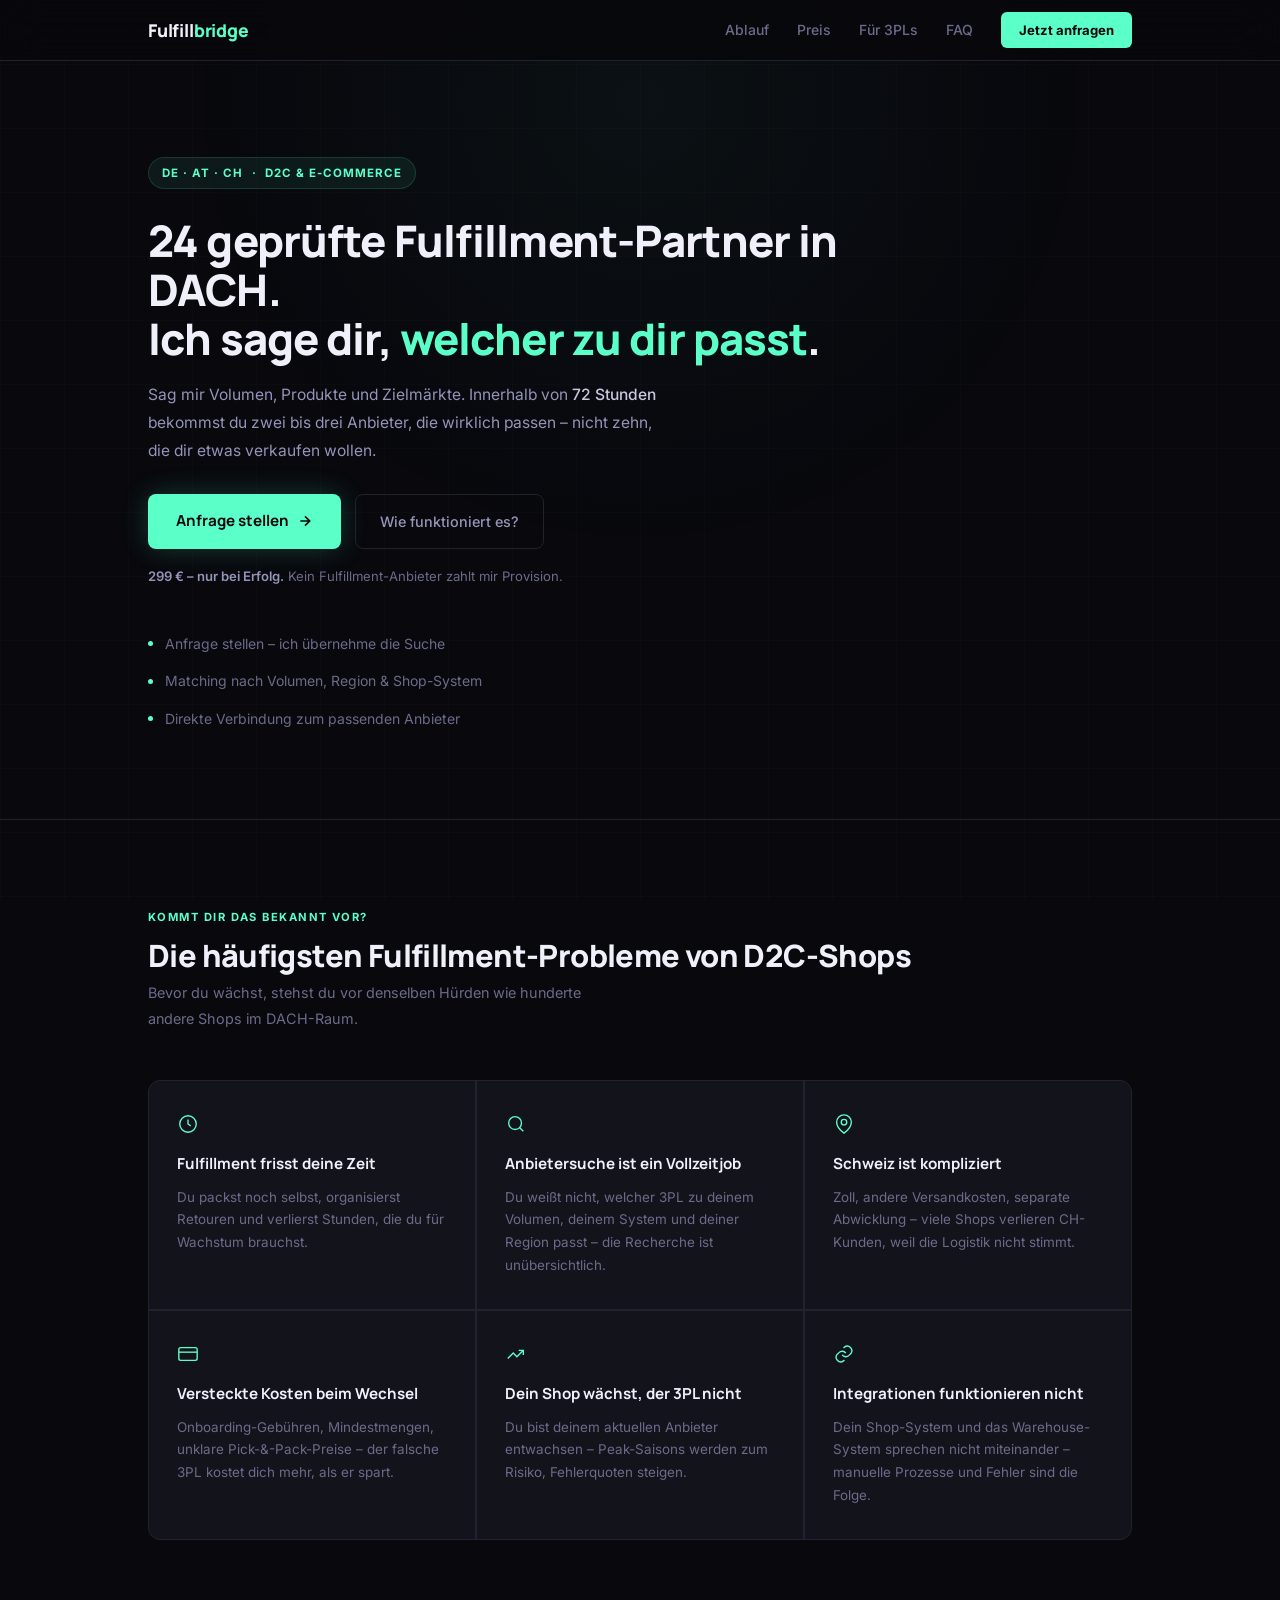
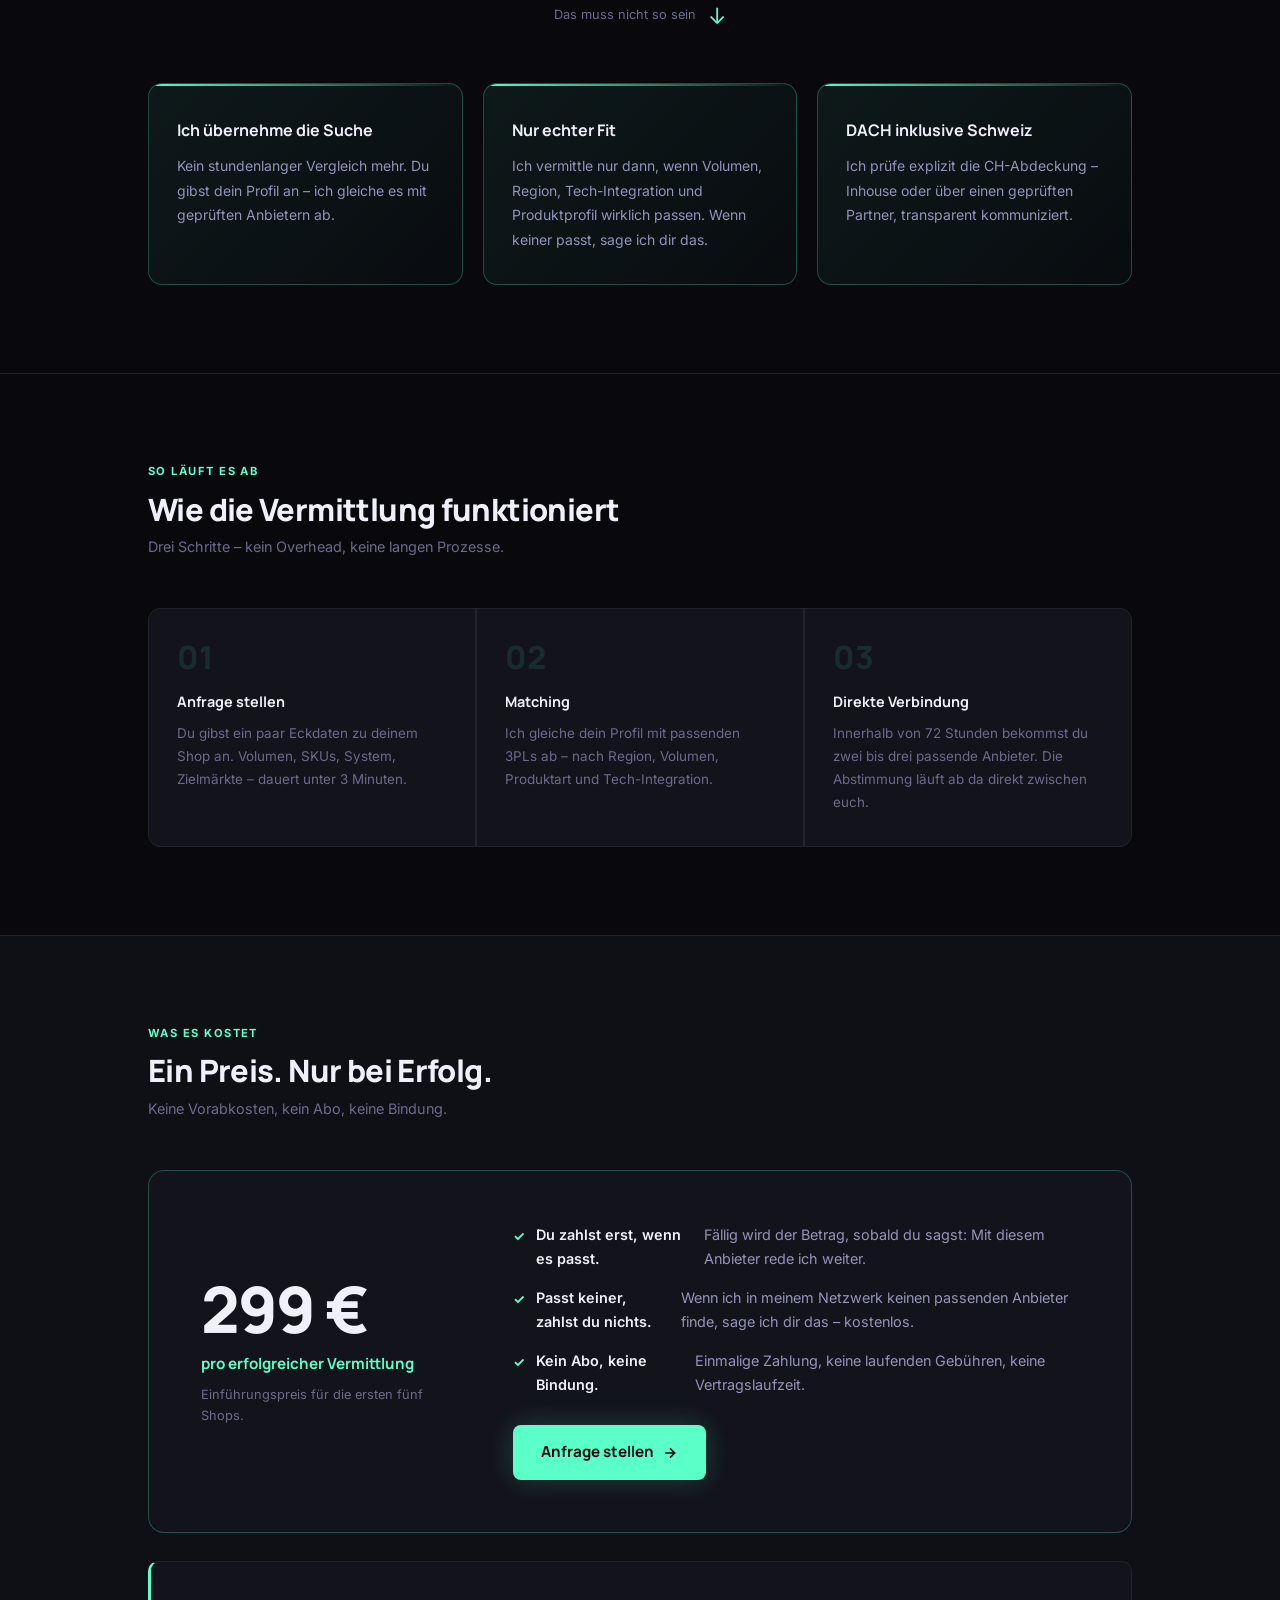
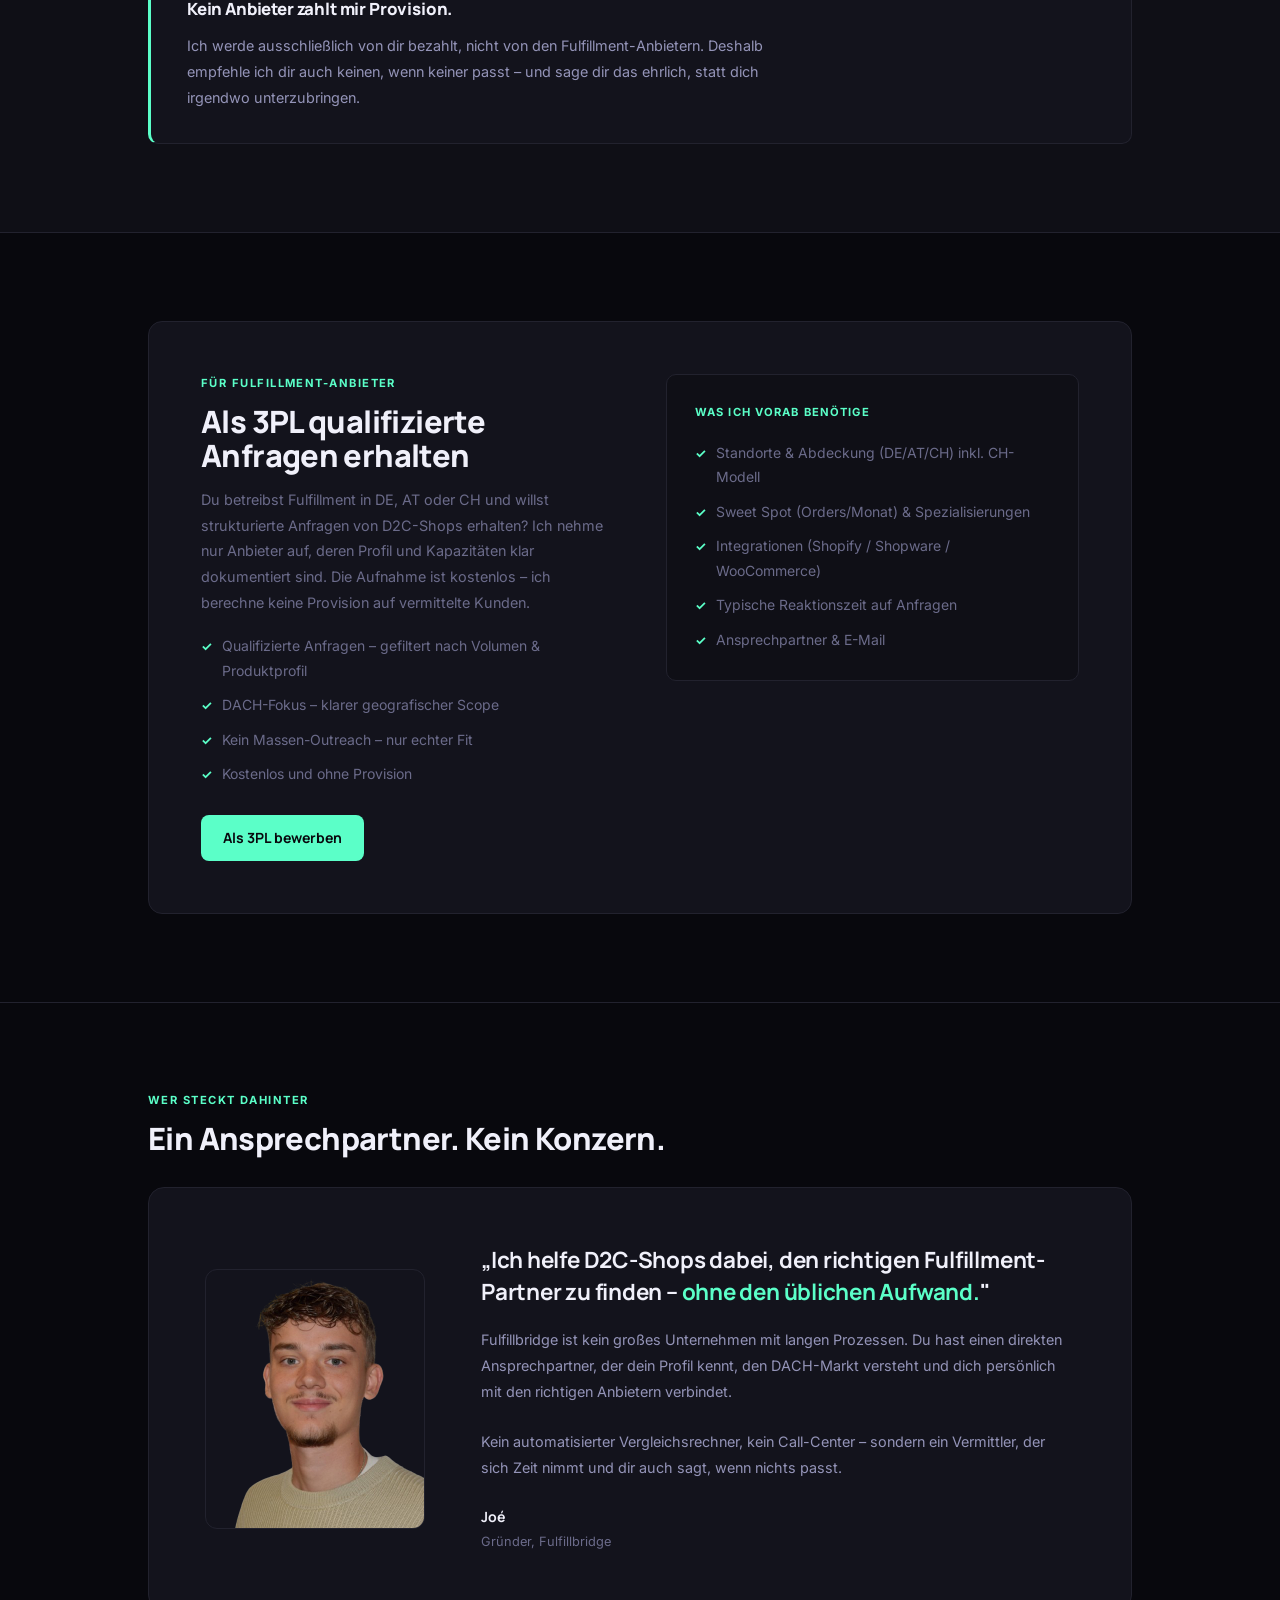
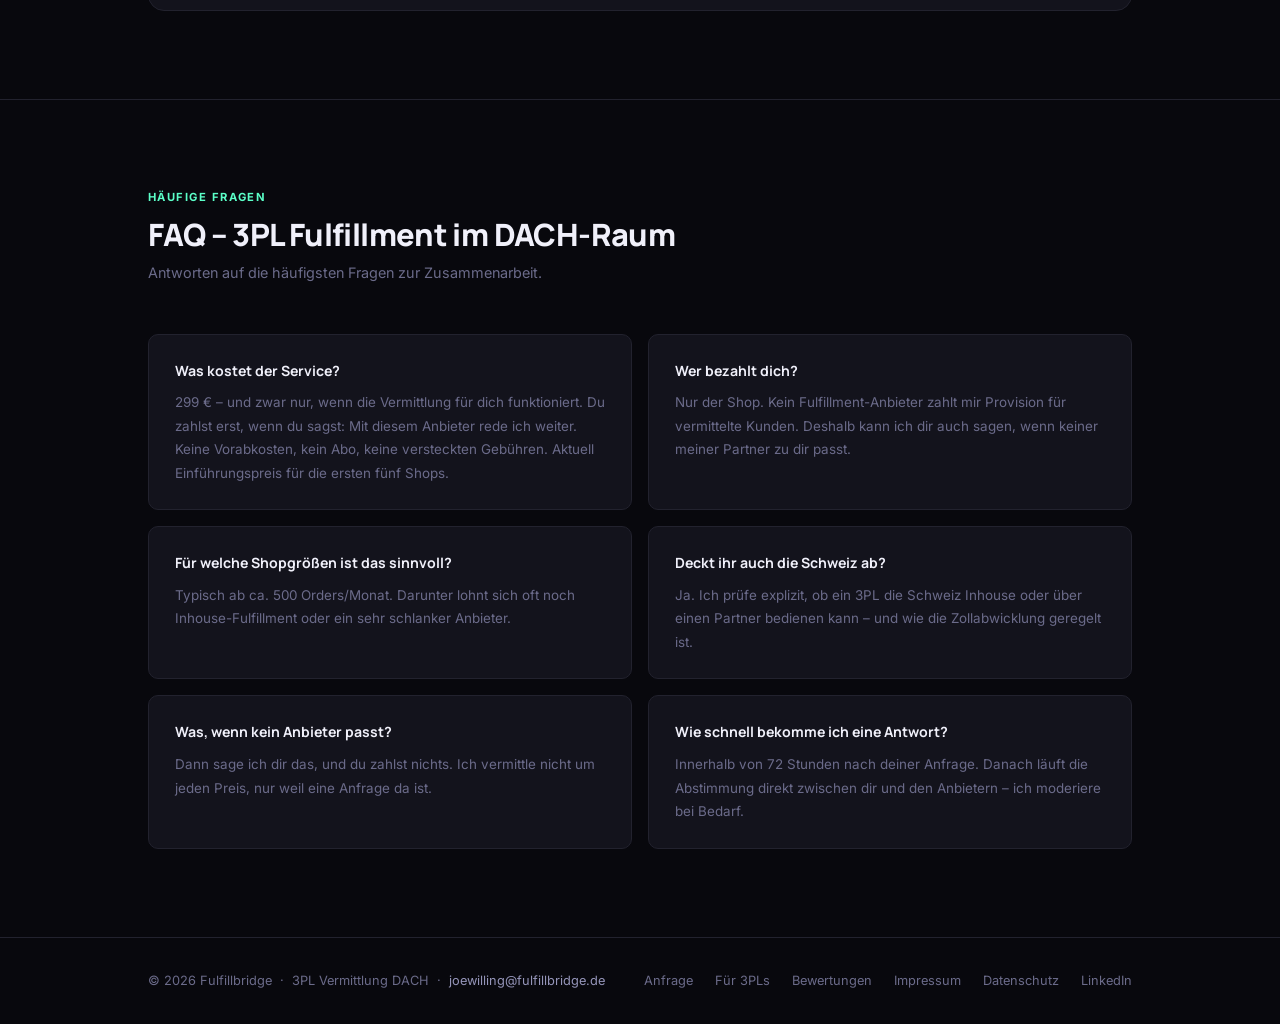
==== index.html @ 08200a8b "Update index.html" ====
<!DOCTYPE html>
<html lang="de">
<head>
  <meta charset="UTF-8" />
  <meta name="viewport" content="width=device-width, initial-scale=1.0" />
  <title>3PL Fulfillment Partner finden – DACH | Fulfillbridge</title>
  <meta name="description" content="24 geprüfte Fulfillment-Partner in Deutschland, Österreich und der Schweiz. Ich sage dir, welcher zu deinem D2C-Shop passt – innerhalb von 72 Stunden. 299 € nur bei Erfolg." />
  <link rel="canonical" href="https://fulfillbridge.de/" />

  <meta property="og:type" content="website" />
  <meta property="og:url" content="https://fulfillbridge.de/" />
  <meta property="og:title" content="3PL Fulfillment Partner finden – DACH | Fulfillbridge" />
  <meta property="og:description" content="24 geprüfte Fulfillment-Partner in DACH. Ich sage dir, welcher zu deinem Shop passt – in 72 Stunden. 299 € nur bei Erfolg." />
  <meta property="og:locale" content="de_DE" />
  <meta property="og:image" content="https://fulfillbridge.de/og-image.png" />
  <meta property="og:image:width" content="1200" />
  <meta property="og:image:height" content="630" />
  <meta name="twitter:card" content="summary_large_image" />
  <meta name="twitter:title" content="3PL Fulfillment Partner finden – DACH | Fulfillbridge" />
  <meta name="twitter:description" content="24 geprüfte Fulfillment-Partner in DACH. Ich sage dir, welcher zu deinem Shop passt – in 72 Stunden. 299 € nur bei Erfolg." />
  <meta name="twitter:image" content="https://fulfillbridge.de/og-image.png" />

  <script type="application/ld+json">
  {
    "@context": "https://schema.org",
    "@type": "ProfessionalService",
    "name": "Fulfillbridge",
    "description": "Fulfillbridge vermittelt D2C-Shops in DACH an passende 3PL-Fulfillment-Partner.",
    "url": "https://fulfillbridge.de",
    "areaServed": ["DE", "AT", "CH"],
    "serviceType": "3PL Fulfillment Vermittlung",
    "sameAs": ["https://www.linkedin.com/in/fulfillbridge-dach-8832b03a8"],
    "offers": {
      "@type": "Offer",
      "price": "299",
      "priceCurrency": "EUR",
      "description": "Vermittlung an passende 3PL-Fulfillment-Partner. Zahlung nur bei Erfolg."
    }
  }
  </script>

  <!-- Vercel Web Analytics -->
  <script defer src="/_vercel/insights/script.js"></script>
  <!-- Vercel Speed Insights -->
  <script defer src="/_vercel/speed-insights/script.js"></script>

  <link rel="preconnect" href="https://fonts.googleapis.com" />
  <link rel="preconnect" href="https://fonts.gstatic.com" crossorigin />
  <link href="https://fonts.googleapis.com/css2?family=Manrope:wght@600;700;800&family=Inter:wght@400;500&display=swap" rel="stylesheet" />

  <style>
    :root {
      --bg:      #08080d;
      --surface: #0f0f16;
      --card:    #13131c;
      --border:  #22222e;
      --accent:  #5bffc8;
      --accent2: #3de0a8;
      --text:    #c8c8e0;
      --muted:   #6b6b8a;
      --soft:    #9494b8;
      --white:   #f0f0fa;
      --fh: 'Manrope', sans-serif;
      --fb: 'Inter', sans-serif;
    }
    *, *::before, *::after { box-sizing: border-box; margin: 0; padding: 0; }
    html { scroll-behavior: smooth; }
    body { background: var(--bg); color: var(--text); font-family: var(--fb); font-size: 16px; line-height: 1.75; overflow-x: hidden; }

    body::after {
      content: ''; position: fixed; inset: 0;
      background-image: linear-gradient(rgba(255,255,255,0.015) 1px, transparent 1px), linear-gradient(90deg, rgba(255,255,255,0.015) 1px, transparent 1px);
      background-size: 64px 64px; pointer-events: none; z-index: 0;
    }
    .glow { position: fixed; top: -400px; left: 50%; transform: translateX(-50%); width: 1000px; height: 1000px; background: radial-gradient(ellipse, rgba(91,255,200,0.04) 0%, transparent 65%); pointer-events: none; z-index: 0; }

    .wrap { max-width: 1040px; margin: 0 auto; padding: 0 28px; position: relative; z-index: 1; }

    a:focus-visible, button:focus-visible, input:focus-visible, select:focus-visible {
      outline: 2px solid var(--accent); outline-offset: 3px; border-radius: 4px;
    }

    /* ── NAV ── */
    nav { position: sticky; top: 0; z-index: 100; background: rgba(8,8,13,0.92); backdrop-filter: blur(20px); border-bottom: 1px solid var(--border); }
    .nav-inner { display: flex; align-items: center; justify-content: space-between; height: 60px; max-width: 1040px; margin: 0 auto; padding: 0 28px; }
    .logo { font-family: var(--fh); font-weight: 800; font-size: 1.1rem; color: var(--white); text-decoration: none; letter-spacing: -0.01em; }
    .logo span { color: var(--accent); }
    .nav-right { display: flex; align-items: center; gap: 28px; }
    .nav-right a { color: var(--muted); text-decoration: none; font-size: 0.875rem; font-weight: 500; transition: color 0.2s; }
    .nav-right a:hover { color: var(--soft); }
    .nav-right .pill { background: var(--accent); color: #08080d !important; padding: 7px 18px; border-radius: 6px; font-weight: 700 !important; font-size: 0.82rem !important; transition: background 0.2s, transform 0.15s !important; }
    .nav-right .pill:hover { background: var(--accent2) !important; transform: translateY(-1px); }

    /* ── HERO ── */
    .chip { display: inline-flex; align-items: center; background: rgba(91,255,200,0.07); border: 1px solid rgba(91,255,200,0.15); color: var(--accent); font-size: 0.72rem; font-weight: 700; letter-spacing: 0.09em; text-transform: uppercase; padding: 5px 13px; border-radius: 100px; margin-bottom: 28px; }
    h1 { font-family: var(--fh); font-size: clamp(1.9rem, 3.4vw, 2.9rem); font-weight: 800; line-height: 1.12; letter-spacing: -0.02em; color: var(--white); margin-bottom: 18px; }
    h1 em { font-style: normal; color: var(--accent); }
    .hero-desc { font-size: 0.975rem; color: var(--soft); line-height: 1.8; margin-bottom: 28px; max-width: 520px; }
    .hero-desc strong { color: var(--text); font-weight: 500; }
    .hero-micro { font-size: 0.82rem; color: var(--muted); margin-bottom: 44px; }
    .hero-micro b { color: var(--soft); font-weight: 600; }
    .pillars { display: flex; flex-direction: column; gap: 13px; }
    .pillar { display: flex; align-items: center; gap: 12px; font-size: 0.875rem; }
    .pdot { width: 5px; height: 5px; border-radius: 50%; background: var(--accent); flex-shrink: 0; }
    .pillar span { color: var(--muted); }

    /* ── SHARED SECTION STYLES ── */
    .section { padding: 88px 0; }
    .divider { border: none; border-top: 1px solid var(--border); }
    .section-tag { display: block; font-size: 0.7rem; font-weight: 700; letter-spacing: 0.13em; text-transform: uppercase; color: var(--accent); margin-bottom: 10px; }
    h2 { font-family: var(--fh); font-size: clamp(1.4rem, 2.4vw, 2rem); font-weight: 800; letter-spacing: -0.02em; color: var(--white); line-height: 1.12; margin-bottom: 8px; }
    .section-intro { font-size: 0.9rem; color: var(--muted); max-width: 480px; line-height: 1.8; margin-bottom: 48px; }

    /* ── PROBLEM / LÖSUNG ── */
    .problems-grid { display: grid; grid-template-columns: repeat(3, 1fr); gap: 2px; background: var(--border); border: 1px solid var(--border); border-radius: 12px; overflow: hidden; margin-bottom: 56px; }
    .prob-card { background: var(--card); padding: 32px 28px; }
    .prob-icon { color: var(--accent); margin-bottom: 16px; height: 22px; display: block; }
    .prob-card h3 { font-family: var(--fh); font-size: 0.95rem; font-weight: 700; color: var(--white); margin-bottom: 8px; }
    .prob-card p { font-size: 0.84rem; color: var(--muted); line-height: 1.7; }
    .arrow-row { display: flex; justify-content: center; align-items: center; gap: 12px; margin: 0 0 48px; }
    .arrow-row span { font-size: 0.8rem; color: var(--muted); }
    .arrow-row .arr { color: var(--accent); font-size: 1.4rem; }

    .solutions-grid { display: grid; grid-template-columns: repeat(3, 1fr); gap: 20px; }
    .sol-card {
      background: linear-gradient(135deg, rgba(91,255,200,0.07) 0%, rgba(91,255,200,0.02) 100%);
      border: 1px solid rgba(91,255,200,0.25);
      border-radius: 14px; padding: 32px 28px;
      position: relative; overflow: hidden;
    }
    .sol-card::before {
      content: ''; position: absolute; top: 0; left: 0; right: 0; height: 2px;
      background: linear-gradient(90deg, var(--accent), transparent);
    }
    .sol-card h3 { font-family: var(--fh); font-size: 1rem; font-weight: 700; color: var(--white); margin-bottom: 10px; }
    .sol-card p { font-size: 0.875rem; color: var(--soft); line-height: 1.75; }

    /* ── PREIS ── */
    .price-section { background: var(--surface); }
    .price-box { background: var(--card); border: 1px solid rgba(91,255,200,0.25); border-radius: 16px; padding: 52px; display: grid; grid-template-columns: 260px 1fr; gap: 52px; align-items: center; }
    .price-amount { font-family: var(--fh); font-size: 4rem; font-weight: 800; color: var(--white); line-height: 1; letter-spacing: -0.03em; }
    .price-label { font-family: var(--fh); font-size: 0.95rem; font-weight: 700; color: var(--accent); margin-top: 10px; }
    .price-note { font-size: 0.8rem; color: var(--muted); margin-top: 8px; line-height: 1.6; }
    .price-list { list-style: none; display: flex; flex-direction: column; gap: 14px; margin-bottom: 28px; }
    .price-list li { display: flex; align-items: flex-start; gap: 11px; font-size: 0.9rem; color: var(--soft); line-height: 1.7; }
    .price-list li::before { content: '✓'; color: var(--accent); font-weight: 700; flex-shrink: 0; margin-top: 2px; font-size: 0.85rem; }
    .price-list li b { color: var(--white); font-weight: 600; }

    /* ── NEUTRALITÄT ── */
    .neutral-box { border: 1px solid var(--border); border-left: 3px solid var(--accent); border-radius: 10px; padding: 32px 36px; margin-top: 28px; background: var(--card); }
    .neutral-box h3 { font-family: var(--fh); font-size: 1.05rem; font-weight: 800; color: var(--white); margin-bottom: 10px; letter-spacing: -0.01em; }
    .neutral-box p { font-size: 0.9rem; color: var(--soft); line-height: 1.8; max-width: 620px; }

    /* ── VERTRAUEN / ÜBER MICH ── */
    .trust-section { background: var(--card); border: 1px solid var(--border); border-radius: 16px; padding: 56px; display: grid; grid-template-columns: 220px 1fr; gap: 56px; align-items: center; }
    .trust-photo { width: 220px; height: 260px; border-radius: 12px; object-fit: cover; border: 1px solid var(--border); display: block; }
    .trust-right blockquote { font-family: var(--fh); font-size: clamp(1.1rem, 1.8vw, 1.4rem); font-weight: 700; color: var(--white); line-height: 1.4; letter-spacing: -0.01em; margin-bottom: 20px; }
    .trust-right blockquote em { font-style: normal; color: var(--accent); }
    .trust-right p { font-size: 0.9rem; color: var(--soft); line-height: 1.8; margin-bottom: 24px; }
    .trust-name { font-family: var(--fh); font-size: 0.88rem; font-weight: 700; color: var(--white); }
    .trust-role { font-size: 0.8rem; color: var(--muted); margin-top: 2px; }

    /* ── STEPS ── */
    .steps { display: grid; grid-template-columns: repeat(3, 1fr); gap: 2px; background: var(--border); border: 1px solid var(--border); border-radius: 12px; overflow: hidden; }
    .step { background: var(--card); padding: 32px 28px; transition: background 0.2s; }
    .step:hover { background: #171724; }
    .step-n { font-family: var(--fh); font-size: 2rem; font-weight: 800; color: rgba(91,255,200,0.10); line-height: 1; margin-bottom: 16px; }
    .step h3 { font-family: var(--fh); font-size: 0.9rem; font-weight: 700; color: var(--white); margin-bottom: 8px; }
    .step p { font-size: 0.84rem; color: var(--muted); line-height: 1.7; }

    /* ── FOR 3PLs ── */
    .for3pl-box { background: var(--card); border: 1px solid var(--border); border-radius: 14px; padding: 52px; display: grid; grid-template-columns: 1fr 1fr; gap: 52px; align-items: start; }
    .checklist { list-style: none; margin-top: 18px; display: flex; flex-direction: column; gap: 10px; }
    .checklist li { display: flex; align-items: flex-start; gap: 10px; font-size: 0.875rem; color: var(--muted); }
    .checklist li::before { content: '✓'; color: var(--accent); font-weight: 700; flex-shrink: 0; margin-top: 2px; font-size: 0.8rem; }
    .info-box { background: var(--surface); border: 1px solid var(--border); border-radius: 10px; padding: 28px; }
    .info-box-label { font-size: 0.7rem; font-weight: 700; letter-spacing: 0.1em; text-transform: uppercase; color: var(--accent); margin-bottom: 16px; }
    .btn-accent { display: inline-flex; align-items: center; gap: 8px; background: var(--accent); color: #08080d; padding: 11px 22px; border-radius: 8px; font-family: var(--fh); font-weight: 700; font-size: 0.88rem; text-decoration: none; margin-top: 28px; transition: background 0.2s, transform 0.15s; }
    .btn-accent:hover { background: var(--accent2); transform: translateY(-2px); }
    .btn-primary { display: inline-flex; align-items: center; gap: 8px; background: var(--accent); color: #08080d; padding: 14px 28px; border-radius: 8px; font-family: var(--fh); font-weight: 700; font-size: 0.95rem; text-decoration: none; transition: background 0.2s, transform 0.15s; box-shadow: 0 0 28px rgba(91,255,200,0.2); }
    .btn-primary:hover { background: var(--accent2); transform: translateY(-2px); }
    .btn-ghost { display: inline-flex; align-items: center; gap: 8px; background: transparent; color: var(--soft); padding: 14px 24px; border-radius: 8px; font-size: 0.9rem; font-weight: 500; text-decoration: none; border: 1px solid var(--border); transition: border-color 0.2s, color 0.2s; }
    .btn-ghost:hover { border-color: rgba(91,255,200,0.3); color: var(--accent); }

    /* ── FAQ ── */
    .faq-grid { display: grid; grid-template-columns: 1fr 1fr; gap: 16px; }
    .faq-item { background: var(--card); border: 1px solid var(--border); border-radius: 10px; padding: 24px 26px; transition: border-color 0.2s; }
    .faq-item:hover { border-color: rgba(91,255,200,0.2); }
    .faq-item h3 { font-family: var(--fh); font-size: 0.88rem; font-weight: 700; color: var(--white); margin-bottom: 8px; }
    .faq-item p { font-size: 0.84rem; color: var(--muted); line-height: 1.75; }

    /* ── FOOTER ── */
    footer { border-top: 1px solid var(--border); padding: 32px 0; }
    .footer-inner { display: flex; align-items: center; justify-content: space-between; flex-wrap: wrap; gap: 14px; }
    .footer-inner p { font-size: 0.8rem; color: var(--muted); }
    .footer-links { display: flex; gap: 22px; flex-wrap: wrap; }
    .footer-links a { font-size: 0.8rem; color: var(--muted); text-decoration: none; transition: color 0.2s; }
    .footer-links a:hover { color: var(--soft); }

    /* ── RESPONSIVE ── */
    @media (max-width: 840px) {
      .wrap { padding: 0 20px; }
      .steps, .problems-grid, .solutions-grid { grid-template-columns: 1fr; }
      .for3pl-box { grid-template-columns: 1fr; padding: 28px 20px; gap: 28px; }
      .price-box { grid-template-columns: 1fr; padding: 32px 24px; gap: 28px; }
      .faq-grid { grid-template-columns: 1fr; }
      .nav-right { gap: 16px; }
      .nav-right a:not(.pill) { display: none; }
      .trust-section { grid-template-columns: 1fr; padding: 32px 24px; gap: 24px; text-align: center; }
      .trust-photo { width: 120px; height: 120px; border-radius: 50%; object-fit: cover; object-position: center top; margin: 0 auto; }
      .trust-right blockquote { font-size: 1rem; }
      .trust-right { text-align: left; }
      .neutral-box { padding: 24px 22px; }
      .section { padding: 60px 0; }
    }

    @keyframes up { from { opacity:0; transform:translateY(16px); } to { opacity:1; transform:translateY(0); } }
    .chip      { animation: up .4s ease both; }
    h1         { animation: up .4s .06s ease both; }
    .hero-desc { animation: up .4s .12s ease both; }
    .pillars   { animation: up .4s .17s ease both; }

    @media (prefers-reduced-motion: reduce) {
      *, *::before, *::after { animation: none !important; transition: none !important; }
      html { scroll-behavior: auto; }
    }
  </style>
</head>
<body>
<div class="glow"></div>

<nav aria-label="Hauptnavigation">
  <div class="nav-inner">
    <a href="/" class="logo">Fulfill<span>bridge</span></a>
    <div class="nav-right">
      <a href="#ablauf">Ablauf</a>
      <a href="#preis">Preis</a>
      <a href="#3pl">Für 3PLs</a>
      <a href="#faq">FAQ</a>
      <a href="/anfrage" class="pill">Jetzt anfragen</a>
    </div>
  </div>
</nav>

<main>

  <!-- ── HERO ── -->
  <section aria-labelledby="hero-h1">
    <div class="wrap" style="padding-top: 96px; padding-bottom: 88px;">
      <div style="max-width: 720px;">
        <div class="chip">DE · AT · CH &nbsp;·&nbsp; D2C &amp; E-Commerce</div>
        <h1 id="hero-h1">24 geprüfte Fulfillment-Partner in DACH.<br>Ich sage dir, <em>welcher zu dir passt</em>.</h1>
        <p class="hero-desc">Sag mir Volumen, Produkte und Zielmärkte. Innerhalb von <strong>72 Stunden</strong> bekommst du zwei bis drei Anbieter, die wirklich passen – nicht zehn, die dir etwas verkaufen wollen.</p>
        <div style="display:flex; gap:14px; flex-wrap:wrap; margin-bottom: 16px;">
          <a href="/anfrage" class="btn-primary">
            Anfrage stellen
            <svg width="16" height="16" fill="none" stroke="currentColor" stroke-width="2.5" viewBox="0 0 24 24" aria-hidden="true"><path d="M5 12h14M12 5l7 7-7 7"/></svg>
          </a>
          <a href="#ablauf" class="btn-ghost">Wie funktioniert es?</a>
        </div>
        <p class="hero-micro"><b>299 € – nur bei Erfolg.</b> Kein Fulfillment-Anbieter zahlt mir Provision.</p>
        <div class="pillars">
          <div class="pillar"><div class="pdot"></div><span>Anfrage stellen – ich übernehme die Suche</span></div>
          <div class="pillar"><div class="pdot"></div><span>Matching nach Volumen, Region &amp; Shop-System</span></div>
          <div class="pillar"><div class="pdot"></div><span>Direkte Verbindung zum passenden Anbieter</span></div>
        </div>
      </div>
    </div>
  </section>

  <hr class="divider" />

  <!-- ── PROBLEME & LÖSUNGEN ── -->
  <section class="section" id="probleme" aria-labelledby="prob-h2">
    <div class="wrap">
      <span class="section-tag">Kommt dir das bekannt vor?</span>
      <h2 id="prob-h2">Die häufigsten Fulfillment-Probleme von D2C-Shops</h2>
      <p class="section-intro">Bevor du wächst, stehst du vor denselben Hürden wie hunderte andere Shops im DACH-Raum.</p>

      <div class="problems-grid">
        <div class="prob-card">
          <svg class="prob-icon" width="22" height="22" fill="none" stroke="currentColor" stroke-width="1.5" viewBox="0 0 24 24" aria-hidden="true"><circle cx="12" cy="12" r="9"/><path d="M12 7v5l3 2"/></svg>
          <h3>Fulfillment frisst deine Zeit</h3>
          <p>Du packst noch selbst, organisierst Retouren und verlierst Stunden, die du für Wachstum brauchst.</p>
        </div>
        <div class="prob-card">
          <svg class="prob-icon" width="22" height="22" fill="none" stroke="currentColor" stroke-width="1.5" viewBox="0 0 24 24" aria-hidden="true"><circle cx="11" cy="11" r="7"/><path d="M20 20l-4.2-4.2"/></svg>
          <h3>Anbietersuche ist ein Vollzeitjob</h3>
          <p>Du weißt nicht, welcher 3PL zu deinem Volumen, deinem System und deiner Region passt – die Recherche ist unübersichtlich.</p>
        </div>
        <div class="prob-card">
          <svg class="prob-icon" width="22" height="22" fill="none" stroke="currentColor" stroke-width="1.5" viewBox="0 0 24 24" aria-hidden="true"><path d="M20 10c0 6-8 12-8 12s-8-6-8-12a8 8 0 0116 0z"/><circle cx="12" cy="10" r="3"/></svg>
          <h3>Schweiz ist kompliziert</h3>
          <p>Zoll, andere Versandkosten, separate Abwicklung – viele Shops verlieren CH-Kunden, weil die Logistik nicht stimmt.</p>
        </div>
        <div class="prob-card">
          <svg class="prob-icon" width="22" height="22" fill="none" stroke="currentColor" stroke-width="1.5" viewBox="0 0 24 24" aria-hidden="true"><rect x="2" y="5" width="20" height="14" rx="2"/><path d="M2 10h20"/></svg>
          <h3>Versteckte Kosten beim Wechsel</h3>
          <p>Onboarding-Gebühren, Mindestmengen, unklare Pick-&amp;-Pack-Preise – der falsche 3PL kostet dich mehr, als er spart.</p>
        </div>
        <div class="prob-card">
          <svg class="prob-icon" width="22" height="22" fill="none" stroke="currentColor" stroke-width="1.5" viewBox="0 0 24 24" aria-hidden="true"><path d="M3 17l6-6 4 4 7-7"/><path d="M15 8h5v5"/></svg>
          <h3>Dein Shop wächst, der 3PL nicht</h3>
          <p>Du bist deinem aktuellen Anbieter entwachsen – Peak-Saisons werden zum Risiko, Fehlerquoten steigen.</p>
        </div>
        <div class="prob-card">
          <svg class="prob-icon" width="22" height="22" fill="none" stroke="currentColor" stroke-width="1.5" viewBox="0 0 24 24" aria-hidden="true"><path d="M10 13a5 5 0 007.5.5l2-2a5 5 0 00-7-7l-1 1"/><path d="M14 11a5 5 0 00-7.5-.5l-2 2a5 5 0 007 7l1-1"/></svg>
          <h3>Integrationen funktionieren nicht</h3>
          <p>Dein Shop-System und das Warehouse-System sprechen nicht miteinander – manuelle Prozesse und Fehler sind die Folge.</p>
        </div>
      </div>

      <div class="arrow-row">
        <span>Das muss nicht so sein</span>
        <span class="arr" aria-hidden="true">↓</span>
      </div>

      <div class="solutions-grid">
        <div class="sol-card">
          <h3>Ich übernehme die Suche</h3>
          <p>Kein stundenlanger Vergleich mehr. Du gibst dein Profil an – ich gleiche es mit geprüften Anbietern ab.</p>
        </div>
        <div class="sol-card">
          <h3>Nur echter Fit</h3>
          <p>Ich vermittle nur dann, wenn Volumen, Region, Tech-Integration und Produktprofil wirklich passen. Wenn keiner passt, sage ich dir das.</p>
        </div>
        <div class="sol-card">
          <h3>DACH inklusive Schweiz</h3>
          <p>Ich prüfe explizit die CH-Abdeckung – Inhouse oder über einen geprüften Partner, transparent kommuniziert.</p>
        </div>
      </div>
    </div>
  </section>

  <hr class="divider" />

  <!-- ── ABLAUF ── -->
  <section class="section" id="ablauf" aria-labelledby="ablauf-h2">
    <div class="wrap">
      <span class="section-tag">So läuft es ab</span>
      <h2 id="ablauf-h2">Wie die Vermittlung funktioniert</h2>
      <p class="section-intro">Drei Schritte – kein Overhead, keine langen Prozesse.</p>
      <div class="steps">
        <div class="step">
          <div class="step-n">01</div>
          <h3>Anfrage stellen</h3>
          <p>Du gibst ein paar Eckdaten zu deinem Shop an. Volumen, SKUs, System, Zielmärkte – dauert unter 3 Minuten.</p>
        </div>
        <div class="step">
          <div class="step-n">02</div>
          <h3>Matching</h3>
          <p>Ich gleiche dein Profil mit passenden 3PLs ab – nach Region, Volumen, Produktart und Tech-Integration.</p>
        </div>
        <div class="step">
          <div class="step-n">03</div>
          <h3>Direkte Verbindung</h3>
          <p>Innerhalb von 72 Stunden bekommst du zwei bis drei passende Anbieter. Die Abstimmung läuft ab da direkt zwischen euch.</p>
        </div>
      </div>
    </div>
  </section>

  <hr class="divider" />

  <!-- ── PREIS ── -->
  <section class="section price-section" id="preis" aria-labelledby="preis-h2">
    <div class="wrap">
      <span class="section-tag">Was es kostet</span>
      <h2 id="preis-h2">Ein Preis. Nur bei Erfolg.</h2>
      <p class="section-intro">Keine Vorabkosten, kein Abo, keine Bindung.</p>

      <div class="price-box">
        <div>
          <div class="price-amount">299 €</div>
          <div class="price-label">pro erfolgreicher Vermittlung</div>
          <p class="price-note">Einführungspreis für die ersten fünf Shops.</p>
        </div>
        <div>
          <ul class="price-list">
            <li><b>Du zahlst erst, wenn es passt.</b> Fällig wird der Betrag, sobald du sagst: Mit diesem Anbieter rede ich weiter.</li>
            <li><b>Passt keiner, zahlst du nichts.</b> Wenn ich in meinem Netzwerk keinen passenden Anbieter finde, sage ich dir das – kostenlos.</li>
            <li><b>Kein Abo, keine Bindung.</b> Einmalige Zahlung, keine laufenden Gebühren, keine Vertragslaufzeit.</li>
          </ul>
          <a href="/anfrage" class="btn-primary">
            Anfrage stellen
            <svg width="16" height="16" fill="none" stroke="currentColor" stroke-width="2.5" viewBox="0 0 24 24" aria-hidden="true"><path d="M5 12h14M12 5l7 7-7 7"/></svg>
          </a>
        </div>
      </div>

      <div class="neutral-box">
        <h3>Kein Anbieter zahlt mir Provision.</h3>
        <p>Ich werde ausschließlich von dir bezahlt, nicht von den Fulfillment-Anbietern. Deshalb empfehle ich dir auch keinen, wenn keiner passt – und sage dir das ehrlich, statt dich irgendwo unterzubringen.</p>
      </div>
    </div>
  </section>

  <hr class="divider" />

  <!-- ── FÜR 3PLs ── -->
  <section class="section" id="3pl" aria-labelledby="3pl-h2">
    <div class="wrap">
      <div class="for3pl-box">
        <div>
          <span class="section-tag">Für Fulfillment-Anbieter</span>
          <h2 id="3pl-h2">Als 3PL qualifizierte Anfragen erhalten</h2>
          <p style="font-size:0.9rem;color:var(--muted);margin-top:14px;line-height:1.8;">Du betreibst Fulfillment in DE, AT oder CH und willst strukturierte Anfragen von D2C-Shops erhalten? Ich nehme nur Anbieter auf, deren Profil und Kapazitäten klar dokumentiert sind. Die Aufnahme ist kostenlos – ich berechne keine Provision auf vermittelte Kunden.</p>
          <ul class="checklist">
            <li>Qualifizierte Anfragen – gefiltert nach Volumen &amp; Produktprofil</li>
            <li>DACH-Fokus – klarer geografischer Scope</li>
            <li>Kein Massen-Outreach – nur echter Fit</li>
            <li>Kostenlos und ohne Provision</li>
          </ul>
          <a href="/3pl-bewerben" class="btn-accent">Als 3PL bewerben</a>
        </div>
        <div class="info-box">
          <div class="info-box-label">Was ich vorab benötige</div>
          <ul class="checklist">
            <li>Standorte &amp; Abdeckung (DE/AT/CH) inkl. CH-Modell</li>
            <li>Sweet Spot (Orders/Monat) &amp; Spezialisierungen</li>
            <li>Integrationen (Shopify / Shopware / WooCommerce)</li>
            <li>Typische Reaktionszeit auf Anfragen</li>
            <li>Ansprechpartner &amp; E-Mail</li>
          </ul>
        </div>
      </div>
    </div>
  </section>

  <hr class="divider" />

  <!-- ── VERTRAUEN ── -->
  <section class="section" id="ueber" aria-labelledby="trust-h2">
    <div class="wrap">
      <span class="section-tag">Wer steckt dahinter</span>
      <h2 id="trust-h2" style="margin-bottom:32px;">Ein Ansprechpartner. Kein Konzern.</h2>
      <div class="trust-section">
        <img src="/foto.png" alt="Joé, Gründer von Fulfillbridge" class="trust-photo" width="220" height="260" />
        <div class="trust-right">
          <blockquote>„Ich helfe D2C-Shops dabei, den richtigen Fulfillment-Partner zu finden – <em>ohne den üblichen Aufwand.</em>"</blockquote>
          <p>Fulfillbridge ist kein großes Unternehmen mit langen Prozessen. Du hast einen direkten Ansprechpartner, der dein Profil kennt, den DACH-Markt versteht und dich persönlich mit den richtigen Anbietern verbindet.</p>
          <p>Kein automatisierter Vergleichsrechner, kein Call-Center – sondern ein Vermittler, der sich Zeit nimmt und dir auch sagt, wenn nichts passt.</p>
          <div class="trust-name">Joé</div>
          <div class="trust-role">Gründer, Fulfillbridge</div>
        </div>
      </div>
    </div>
  </section>

  <hr class="divider" />

  <!-- ── FAQ ── -->
  <section class="section" id="faq" aria-labelledby="faq-h2">
    <div class="wrap">
      <span class="section-tag">Häufige Fragen</span>
      <h2 id="faq-h2">FAQ – 3PL Fulfillment im DACH-Raum</h2>
      <p class="section-intro">Antworten auf die häufigsten Fragen zur Zusammenarbeit.</p>
      <div class="faq-grid">
        <div class="faq-item">
          <h3>Was kostet der Service?</h3>
          <p>299 € – und zwar nur, wenn die Vermittlung für dich funktioniert. Du zahlst erst, wenn du sagst: Mit diesem Anbieter rede ich weiter. Keine Vorabkosten, kein Abo, keine versteckten Gebühren. Aktuell Einführungspreis für die ersten fünf Shops.</p>
        </div>
        <div class="faq-item">
          <h3>Wer bezahlt dich?</h3>
          <p>Nur der Shop. Kein Fulfillment-Anbieter zahlt mir Provision für vermittelte Kunden. Deshalb kann ich dir auch sagen, wenn keiner meiner Partner zu dir passt.</p>
        </div>
        <div class="faq-item">
          <h3>Für welche Shopgrößen ist das sinnvoll?</h3>
          <p>Typisch ab ca. 500 Orders/Monat. Darunter lohnt sich oft noch Inhouse-Fulfillment oder ein sehr schlanker Anbieter.</p>
        </div>
        <div class="faq-item">
          <h3>Deckt ihr auch die Schweiz ab?</h3>
          <p>Ja. Ich prüfe explizit, ob ein 3PL die Schweiz Inhouse oder über einen Partner bedienen kann – und wie die Zollabwicklung geregelt ist.</p>
        </div>
        <div class="faq-item">
          <h3>Was, wenn kein Anbieter passt?</h3>
          <p>Dann sage ich dir das, und du zahlst nichts. Ich vermittle nicht um jeden Preis, nur weil eine Anfrage da ist.</p>
        </div>
        <div class="faq-item">
          <h3>Wie schnell bekomme ich eine Antwort?</h3>
          <p>Innerhalb von 72 Stunden nach deiner Anfrage. Danach läuft die Abstimmung direkt zwischen dir und den Anbietern – ich moderiere bei Bedarf.</p>
        </div>
      </div>
    </div>
  </section>

</main>

<footer>
  <div class="wrap">
    <div class="footer-inner">
      <p>© 2026 Fulfillbridge &nbsp;·&nbsp; 3PL Vermittlung DACH &nbsp;·&nbsp; <a href="mailto:kontakt@fulfillbridge.de" style="color:var(--soft);text-decoration:none;">joewilling@fulfillbridge.de</a></p>
      <div class="footer-links">
        <a href="/anfrage">Anfrage</a>
        <a href="/3pl-bewerben">Für 3PLs</a>
        <a href="/bewertungen">Bewertungen</a>
        <a href="/impressum">Impressum</a>
        <a href="/datenschutz">Datenschutz</a>
        <a href="https://www.linkedin.com/in/fulfillbridge-dach-8832b03a8/" target="_blank" rel="noopener">LinkedIn</a>
      </div>
    </div>
  </div>
</footer>

<script type="application/ld+json">
{
  "@context": "https://schema.org",
  "@type": "FAQPage",
  "mainEntity": [
    {
      "@type": "Question",
      "name": "Was kostet der Service?",
      "acceptedAnswer": {
        "@type": "Answer",
        "text": "299 Euro, und zwar nur, wenn die Vermittlung funktioniert. Du zahlst erst, wenn du mit einem vorgestellten Anbieter weiterredest. Keine Vorabkosten, kein Abo, keine versteckten Gebühren."
      }
    },
    {
      "@type": "Question",
      "name": "Wer bezahlt Fulfillbridge?",
      "acceptedAnswer": {
        "@type": "Answer",
        "text": "Ausschliesslich der Shop. Kein Fulfillment-Anbieter zahlt Provision für vermittelte Kunden."
      }
    },
    {
      "@type": "Question",
      "name": "Für welche Shopgrößen ist das sinnvoll?",
      "acceptedAnswer": {
        "@type": "Answer",
        "text": "Typisch ab etwa 500 Bestellungen pro Monat. Darunter lohnt sich oft noch Inhouse-Fulfillment oder ein sehr schlanker Anbieter."
      }
    },
    {
      "@type": "Question",
      "name": "Deckt Fulfillbridge auch die Schweiz ab?",
      "acceptedAnswer": {
        "@type": "Answer",
        "text": "Ja. Es wird explizit geprüft, ob ein 3PL die Schweiz inhouse oder über einen Partner bedienen kann und wie die Zollabwicklung geregelt ist."
      }
    },
    {
      "@type": "Question",
      "name": "Was passiert, wenn kein Anbieter passt?",
      "acceptedAnswer": {
        "@type": "Answer",
        "text": "Dann gibt es eine ehrliche Absage und es entstehen keine Kosten."
      }
    },
    {
      "@type": "Question",
      "name": "Wie schnell kommt eine Antwort?",
      "acceptedAnswer": {
        "@type": "Answer",
        "text": "Innerhalb von 72 Stunden nach der Anfrage."
      }
    }
  ]
}
</script>
</body>
</html>
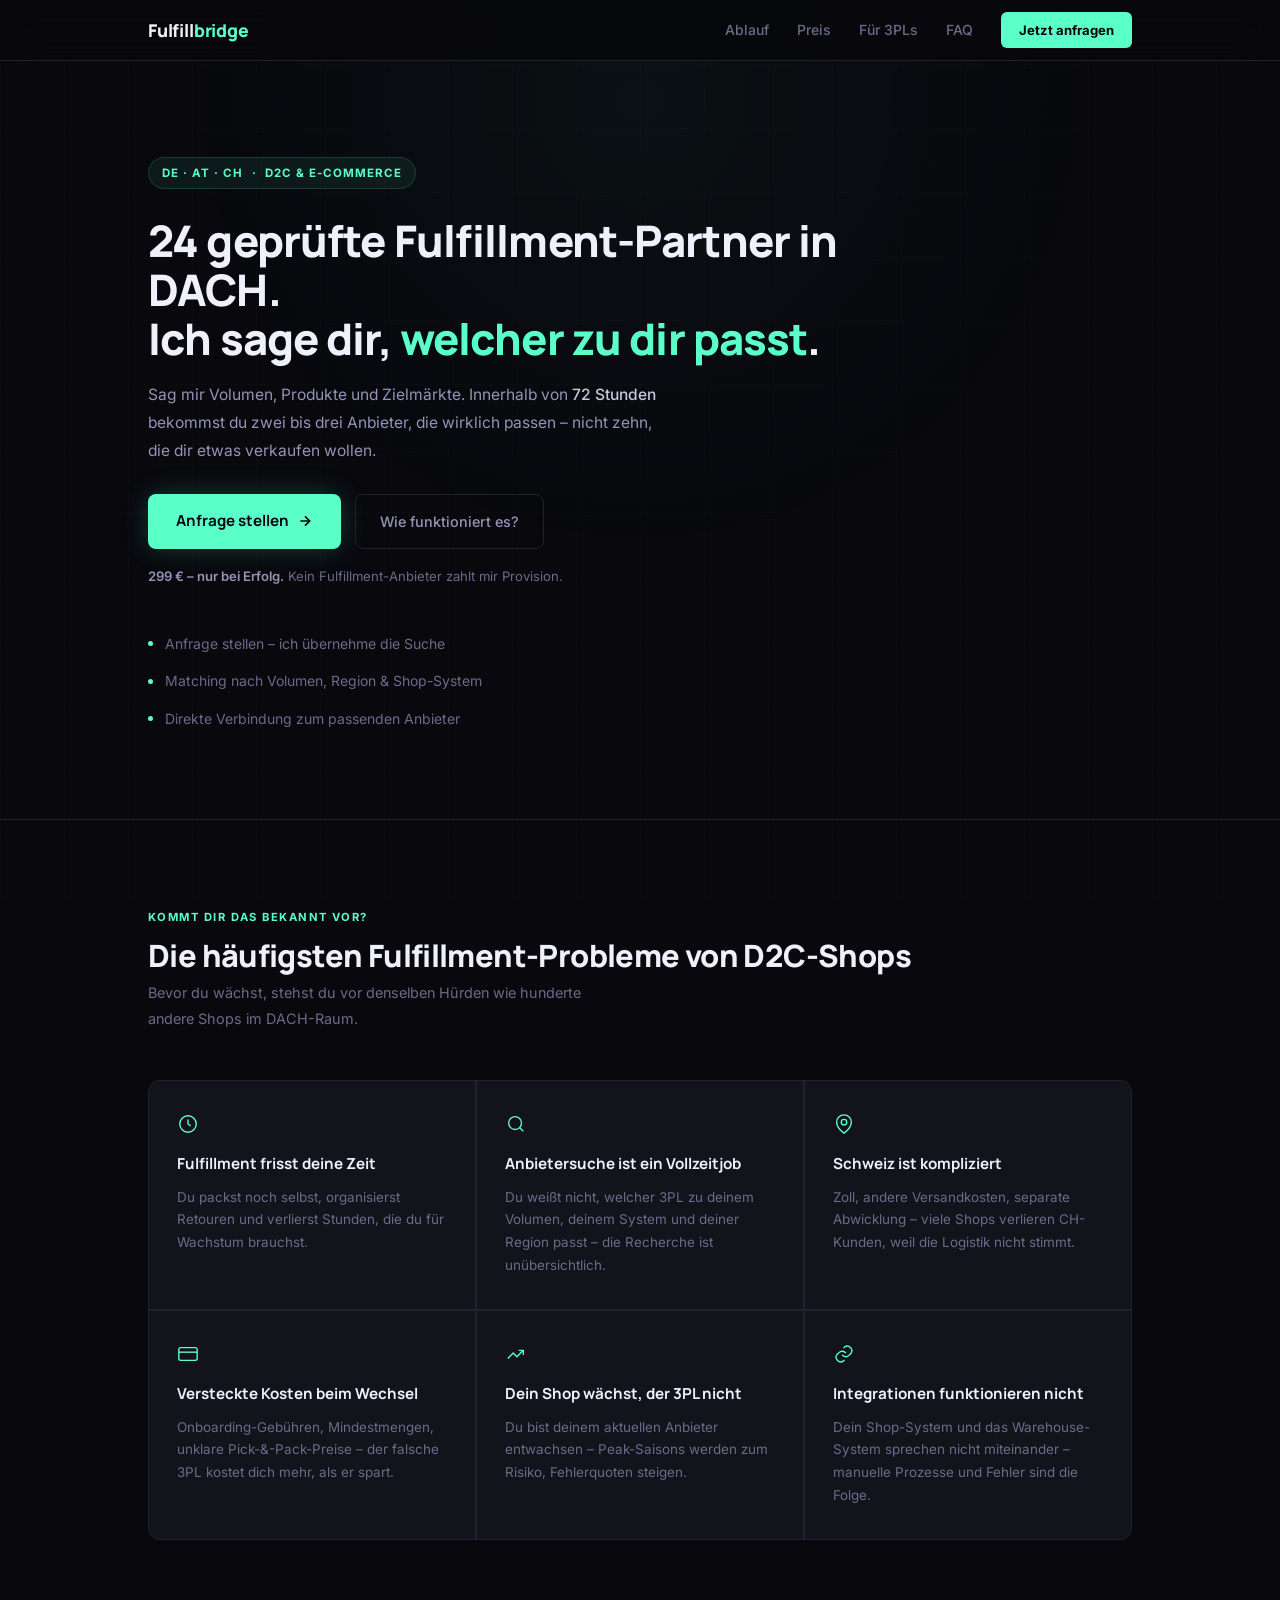
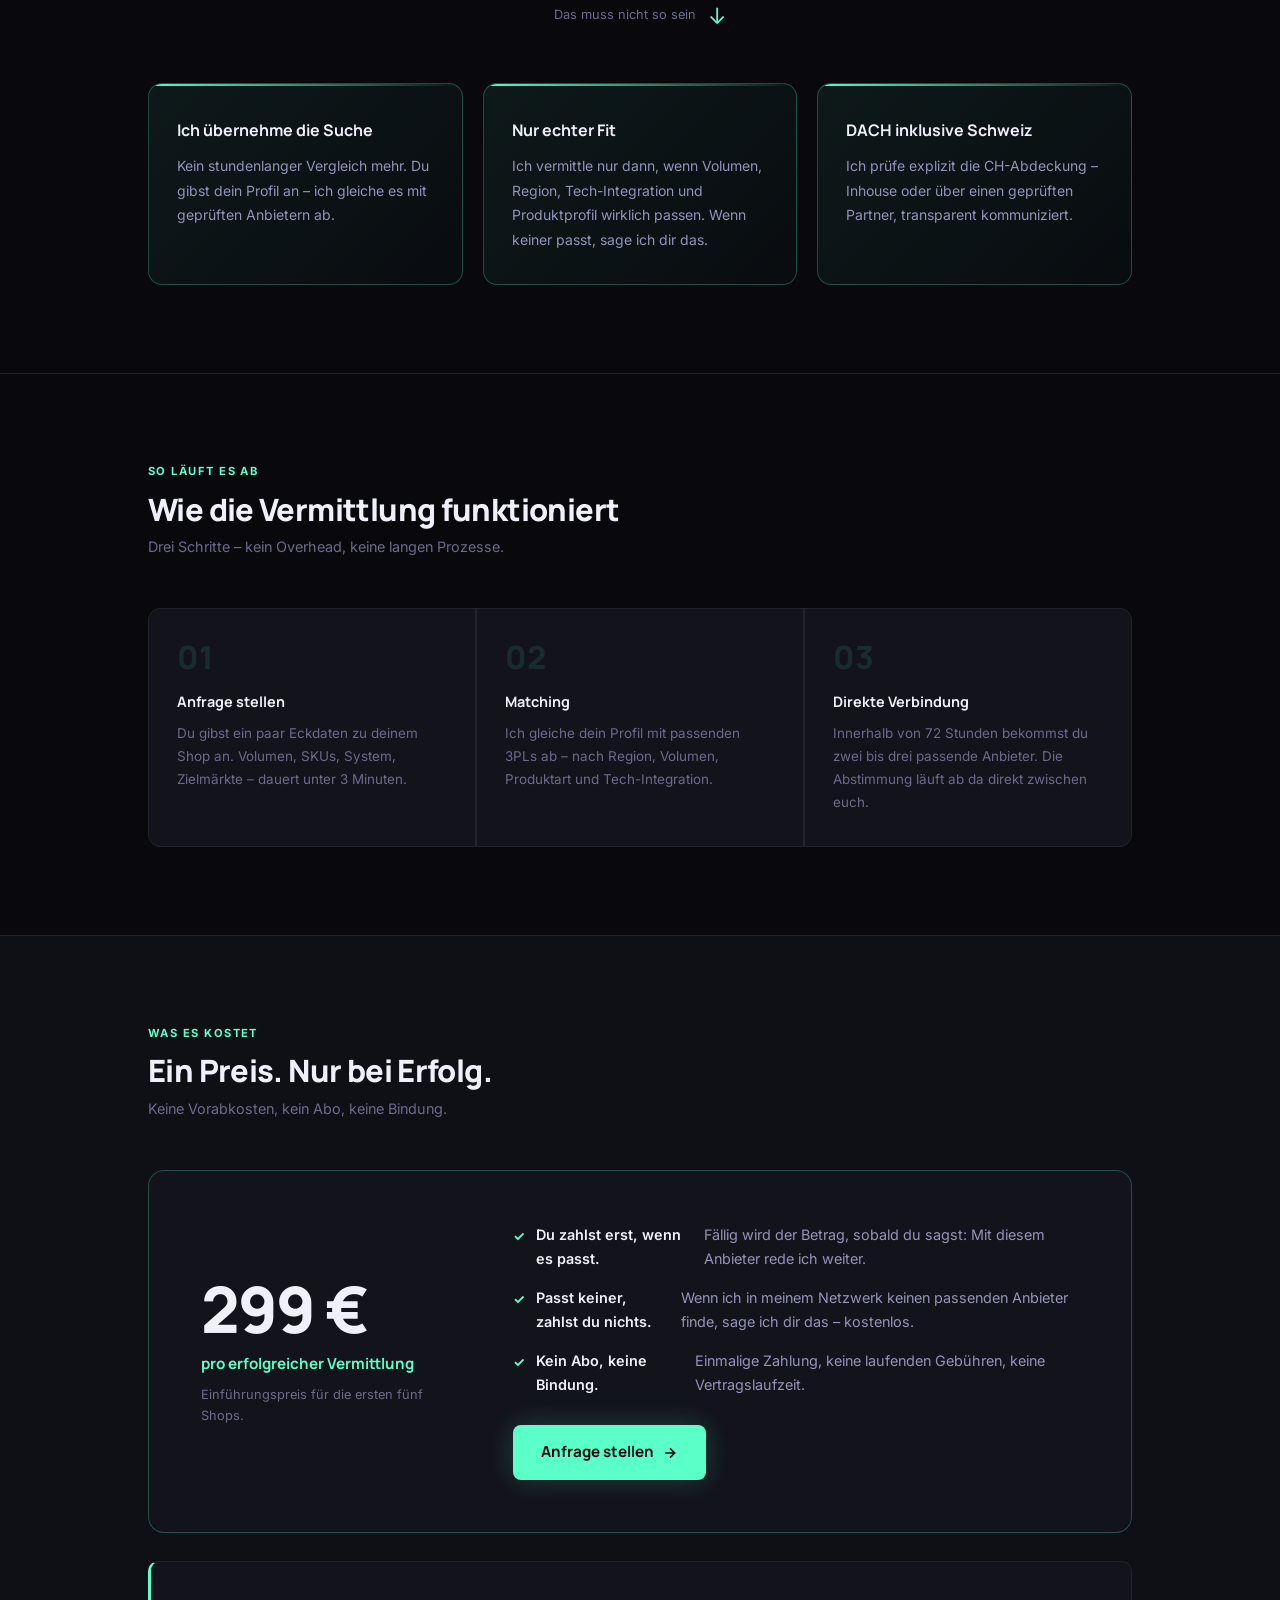
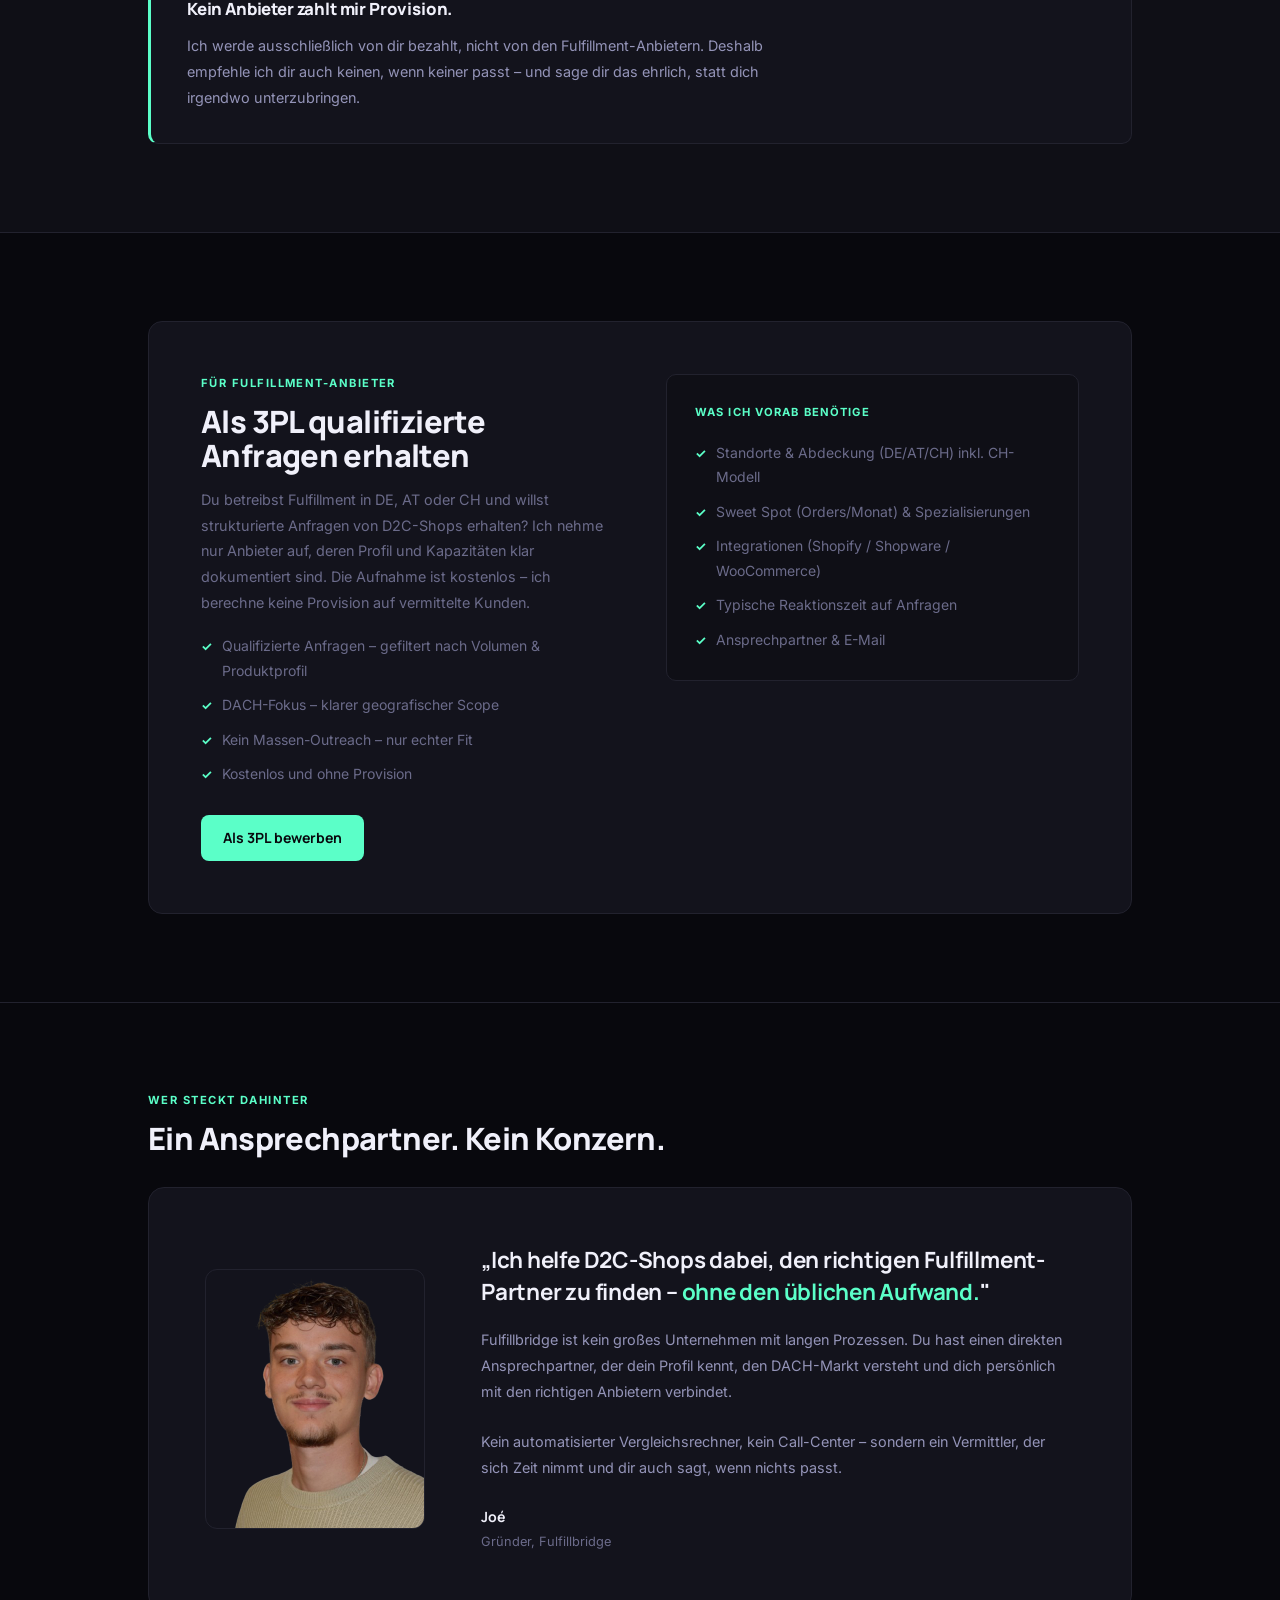
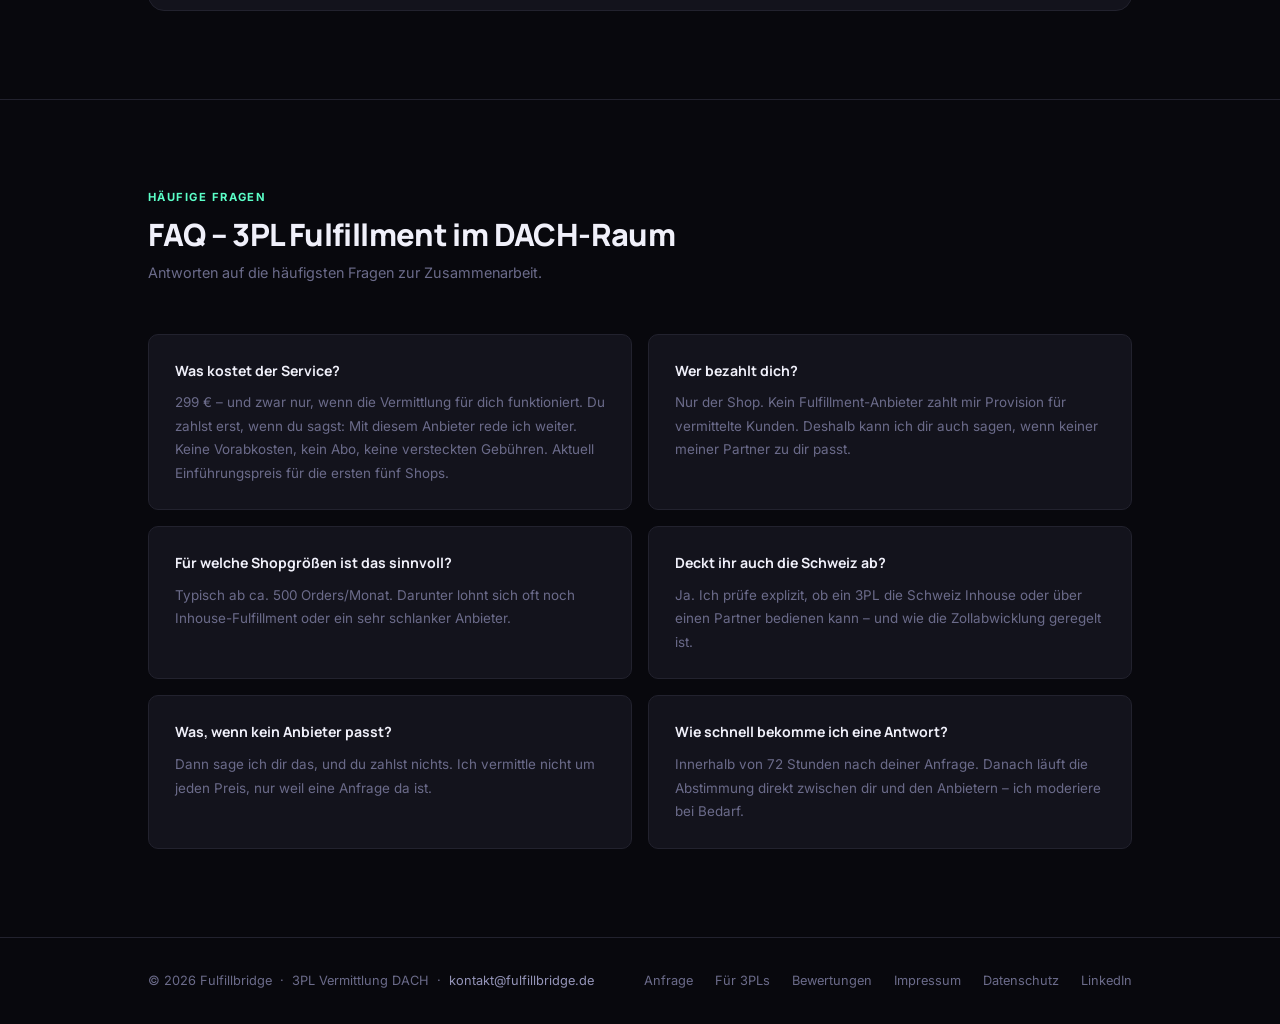
==== commit db7b9974: "Add files via upload" ====
--- a/index.html
+++ b/index.html
@@ -189,6 +189,36 @@
     .faq-item h3 { font-family: var(--fh); font-size: 0.88rem; font-weight: 700; color: var(--white); margin-bottom: 8px; }
     .faq-item p { font-size: 0.84rem; color: var(--muted); line-height: 1.75; }
 
+    /* ── BEWERTUNGEN (Laufleiste) ── */
+    /* Startet versteckt und wird per JS nur eingeblendet, wenn mindestens
+       drei freigegebene Bewertungen vorliegen. */
+    #bewertungen { display: none; }
+    #bewertungen.is-visible { display: block; }
+    .reviews-head { display: flex; align-items: flex-end; justify-content: space-between; gap: 20px; flex-wrap: wrap; margin-bottom: 40px; }
+    .reviews-score { display: flex; align-items: center; gap: 14px; margin-top: 14px; }
+    .reviews-avg { font-family: var(--fh); font-size: 2.4rem; font-weight: 800; color: var(--white); line-height: 1; }
+    .reviews-stars { color: var(--accent); font-size: 1.05rem; letter-spacing: 2px; }
+    .reviews-count { font-size: 0.8rem; color: var(--muted); }
+    .reviews-all { display: inline-flex; align-items: center; gap: 8px; color: var(--soft); font-family: var(--fh); font-weight: 700; font-size: 0.85rem; text-decoration: none; border: 1px solid var(--border); border-radius: 8px; padding: 10px 20px; transition: border-color 0.2s, color 0.2s; }
+    .reviews-all:hover { border-color: rgba(91,255,200,0.35); color: var(--accent); }
+
+    .marquee { position: relative; overflow: hidden; -webkit-mask-image: linear-gradient(90deg, transparent, #000 8%, #000 92%, transparent); mask-image: linear-gradient(90deg, transparent, #000 8%, #000 92%, transparent); }
+    .marquee-track { display: flex; gap: 16px; width: max-content; animation: slide 46s linear infinite; }
+    .marquee:hover .marquee-track { animation-play-state: paused; }
+    @keyframes slide { from { transform: translateX(0); } to { transform: translateX(-50%); } }
+
+    .review-card { display: flex; flex-direction: column; gap: 12px; width: 340px; flex-shrink: 0; background: var(--card); border: 1px solid var(--border); border-radius: 12px; padding: 26px 24px; text-decoration: none; transition: border-color 0.2s; }
+    .review-card:hover { border-color: rgba(91,255,200,0.3); }
+    .review-card-stars { color: var(--accent); font-size: 0.95rem; letter-spacing: 2px; }
+    .review-card-text { font-size: 0.875rem; color: var(--soft); line-height: 1.75; flex: 1; }
+    .review-card-meta { font-size: 0.75rem; color: var(--muted); }
+
+    @media (max-width: 840px) {
+      .review-card { width: 280px; }
+      .marquee-track { animation-duration: 34s; }
+      .reviews-head { flex-direction: column; align-items: flex-start; }
+    }
+
     /* ── FOOTER ── */
     footer { border-top: 1px solid var(--border); padding: 32px 0; }
     .footer-inner { display: flex; align-items: center; justify-content: space-between; flex-wrap: wrap; gap: 14px; }
@@ -362,6 +392,35 @@
 
   <hr class="divider" />
 
+  <!-- ── BEWERTUNGEN ── -->
+  <!-- Erscheint automatisch, sobald drei freigegebene Bewertungen vorliegen. -->
+  <section class="section" id="bewertungen" aria-labelledby="reviews-h2">
+    <div class="wrap">
+      <div class="reviews-head">
+        <div>
+          <span class="section-tag">Kundenstimmen</span>
+          <h2 id="reviews-h2">Was Shops über die Zusammenarbeit sagen</h2>
+          <div class="reviews-score">
+            <div class="reviews-avg" id="rev-avg"></div>
+            <div>
+              <div class="reviews-stars" id="rev-stars"></div>
+              <div class="reviews-count" id="rev-count"></div>
+            </div>
+          </div>
+        </div>
+        <a href="/bewertungen" class="reviews-all">
+          Alle Bewertungen ansehen
+          <svg width="14" height="14" fill="none" stroke="currentColor" stroke-width="2.5" viewBox="0 0 24 24" aria-hidden="true"><path d="M5 12h14M12 5l7 7-7 7"/></svg>
+        </a>
+      </div>
+      <div class="marquee">
+        <div class="marquee-track" id="rev-track"></div>
+      </div>
+    </div>
+  </section>
+
+  <hr class="divider" id="rev-divider" style="display:none;" />
+
   <!-- ── PREIS ── -->
   <section class="section price-section" id="preis" aria-labelledby="preis-h2">
     <div class="wrap">
@@ -489,7 +548,7 @@
 <footer>
   <div class="wrap">
     <div class="footer-inner">
-      <p>© 2026 Fulfillbridge &nbsp;·&nbsp; 3PL Vermittlung DACH &nbsp;·&nbsp; <a href="mailto:kontakt@fulfillbridge.de" style="color:var(--soft);text-decoration:none;">joewilling@fulfillbridge.de</a></p>
+      <p>© 2026 Fulfillbridge &nbsp;·&nbsp; 3PL Vermittlung DACH &nbsp;·&nbsp; <a href="mailto:kontakt@fulfillbridge.de" style="color:var(--soft);text-decoration:none;">kontakt@fulfillbridge.de</a></p>
       <div class="footer-links">
         <a href="/anfrage">Anfrage</a>
         <a href="/3pl-bewerben">Für 3PLs</a>
@@ -501,6 +560,85 @@
     </div>
   </div>
 </footer>
+
+<script>
+(function(){
+  // Mindestanzahl, ab der die Sektion ueberhaupt erscheint.
+  // Darunter wirkt eine Laufleiste duenn und schadet mehr als sie nuetzt.
+  const MIN_REVIEWS = 3;
+
+  const section = document.getElementById('bewertungen');
+  const divider = document.getElementById('rev-divider');
+  const track   = document.getElementById('rev-track');
+
+  function starsStr(n){ return '★'.repeat(n) + '☆'.repeat(5 - n); }
+
+  // Aufbau per DOM-API statt innerHTML – kein XSS ueber Bewertungstexte moeglich.
+  function buildCard(r){
+    const card = document.createElement('a');
+    card.className = 'review-card';
+    card.href = '/bewertungen';
+
+    const stars = document.createElement('div');
+    stars.className = 'review-card-stars';
+    stars.textContent = starsStr(r.sterne);
+
+    const text = document.createElement('div');
+    text.className = 'review-card-text';
+    text.textContent = r.text;
+
+    const meta = document.createElement('div');
+    meta.className = 'review-card-meta';
+    const date = r.datum
+      ? new Date(r.datum).toLocaleDateString('de-DE', { month: 'short', year: 'numeric' })
+      : '';
+    meta.textContent = r.name + (date ? ' · ' + date : '');
+
+    card.append(stars, text, meta);
+    return card;
+  }
+
+  async function init(){
+    let reviews = [];
+    try {
+      const r = await fetch('/api/bewertungen');
+      if (!r.ok) return;
+      const data = await r.json();
+      reviews = data.reviews || [];
+    } catch(e) {
+      return; // Bei einem Fehler bleibt die Sektion einfach aus.
+    }
+
+    if (reviews.length < MIN_REVIEWS) return;
+
+    const mean = (reviews.reduce((s, x) => s + x.sterne, 0) / reviews.length).toFixed(1);
+    document.getElementById('rev-avg').textContent   = mean;
+    document.getElementById('rev-stars').textContent = starsStr(Math.round(parseFloat(mean)));
+    document.getElementById('rev-count').textContent =
+      reviews.length + ' geprüfte Bewertung' + (reviews.length !== 1 ? 'en' : '');
+
+    // Bei wenigen Bewertungen die Liste vervielfachen, damit die Leiste
+    // durchgehend gefuellt ist und keine Luecke durchlaeuft.
+    let items = reviews.slice();
+    while (items.length < 6) items = items.concat(reviews);
+
+    // Zweimal ausgeben: die Animation laeuft bis -50% und springt dann
+    // unsichtbar zurueck an den Anfang.
+    items.concat(items).forEach(x => track.appendChild(buildCard(x)));
+
+    // Bei reduzierter Bewegung nicht animieren, sondern scrollbar lassen.
+    if (window.matchMedia('(prefers-reduced-motion: reduce)').matches) {
+      track.style.animation = 'none';
+      track.parentElement.style.overflowX = 'auto';
+    }
+
+    section.classList.add('is-visible');
+    divider.style.display = 'block';
+  }
+
+  init();
+})();
+</script>
 
 <script type="application/ld+json">
 {
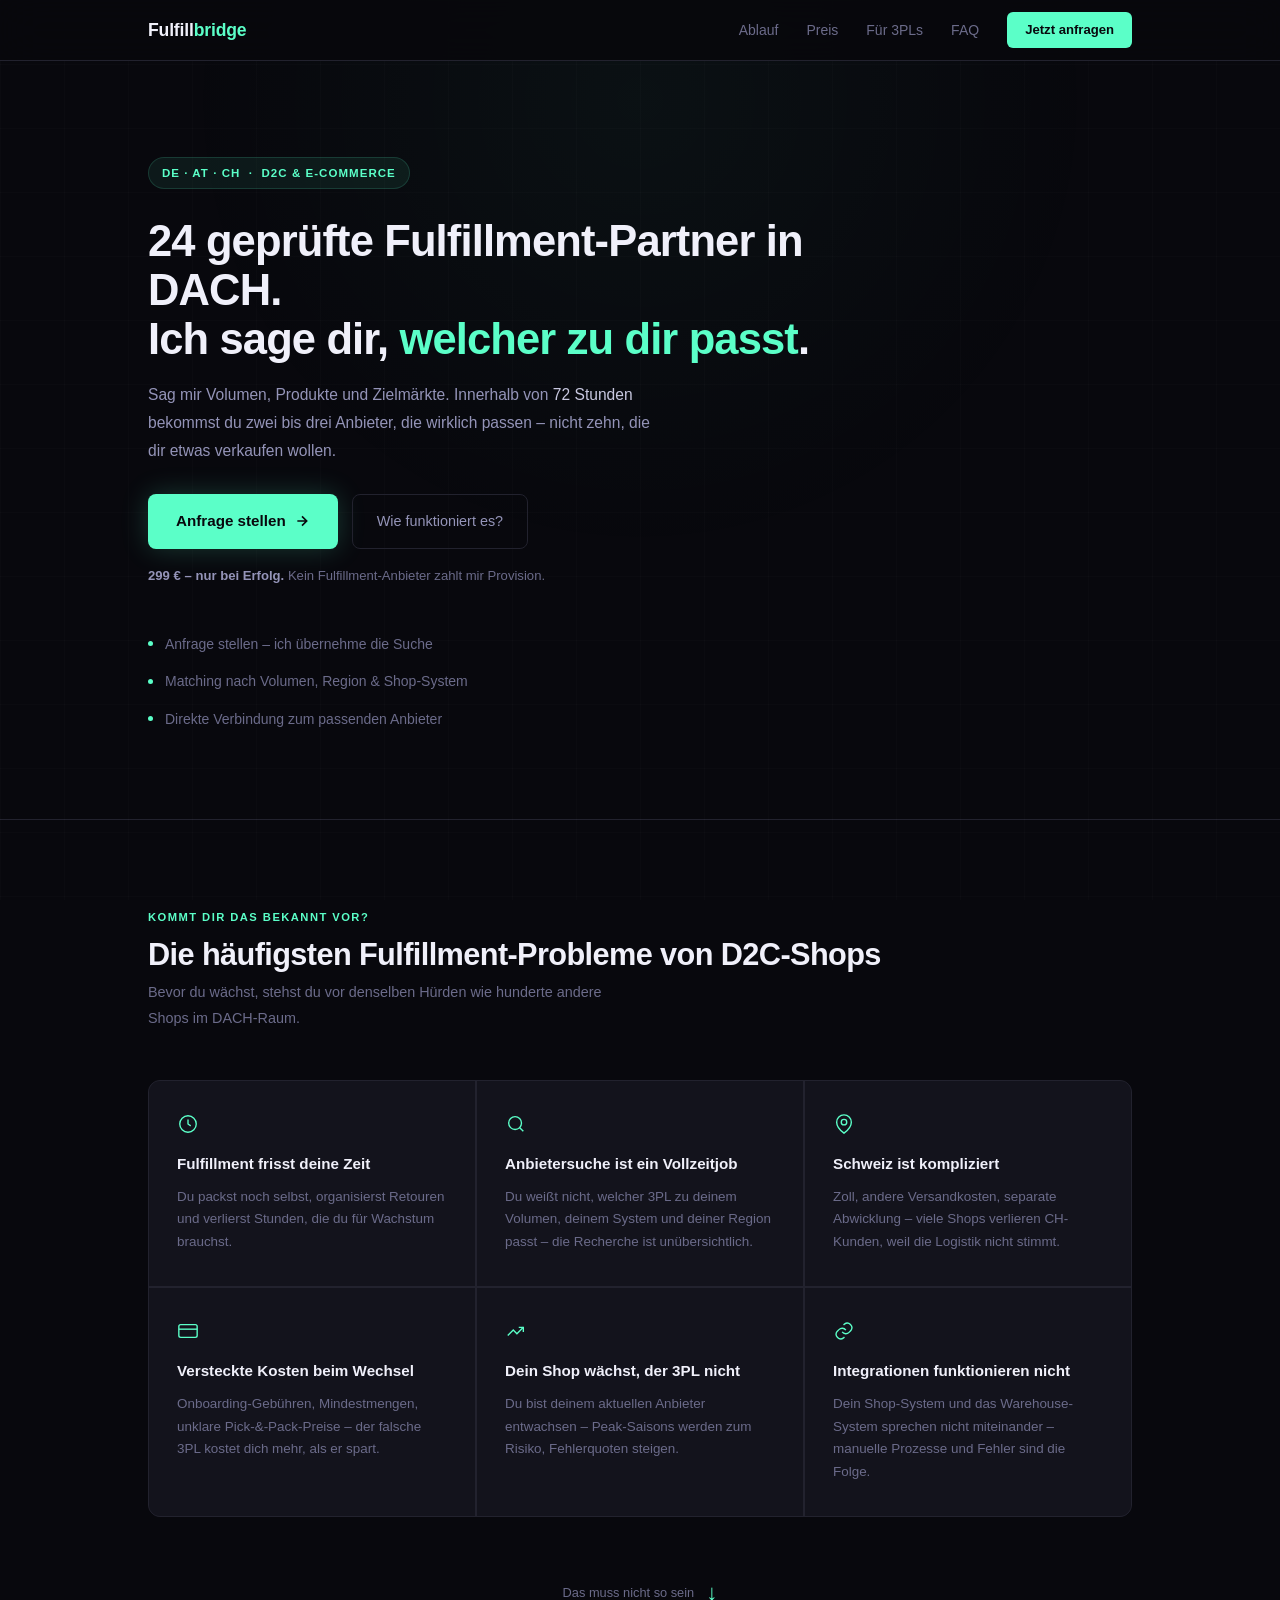
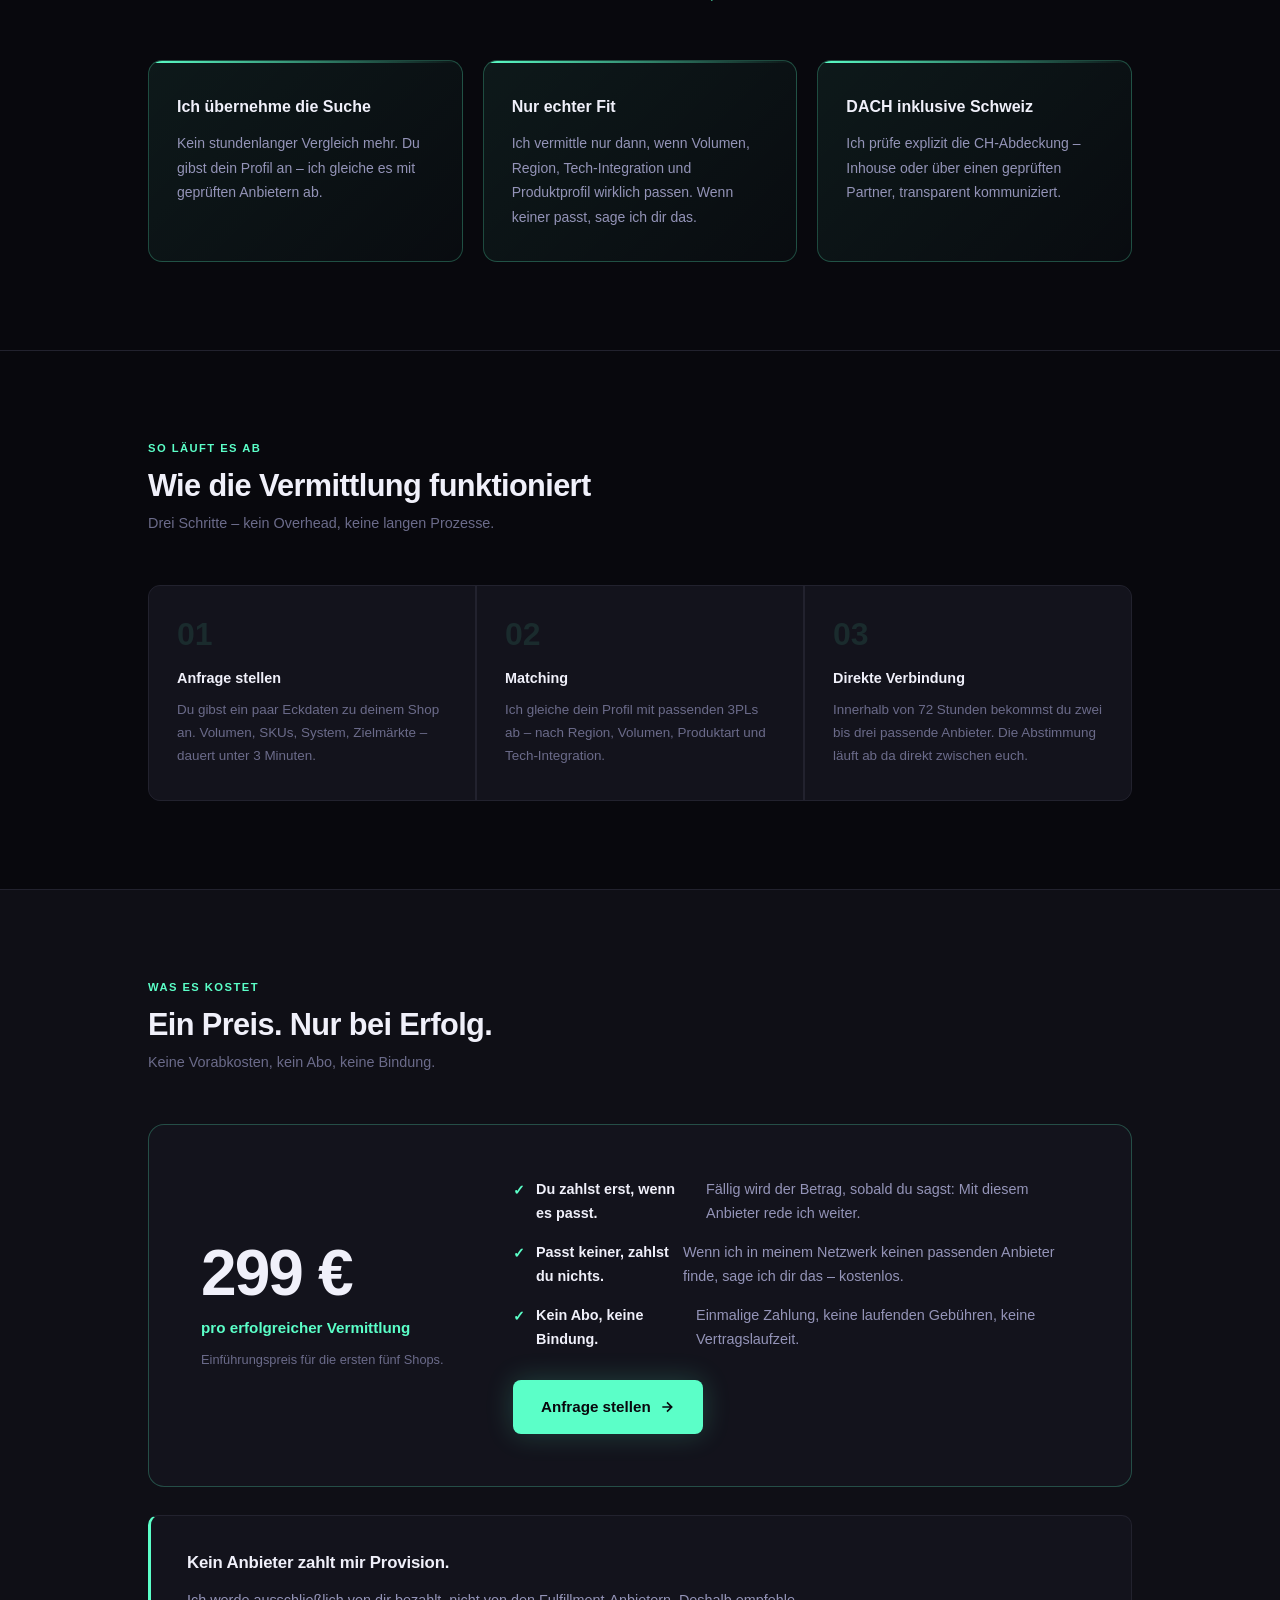
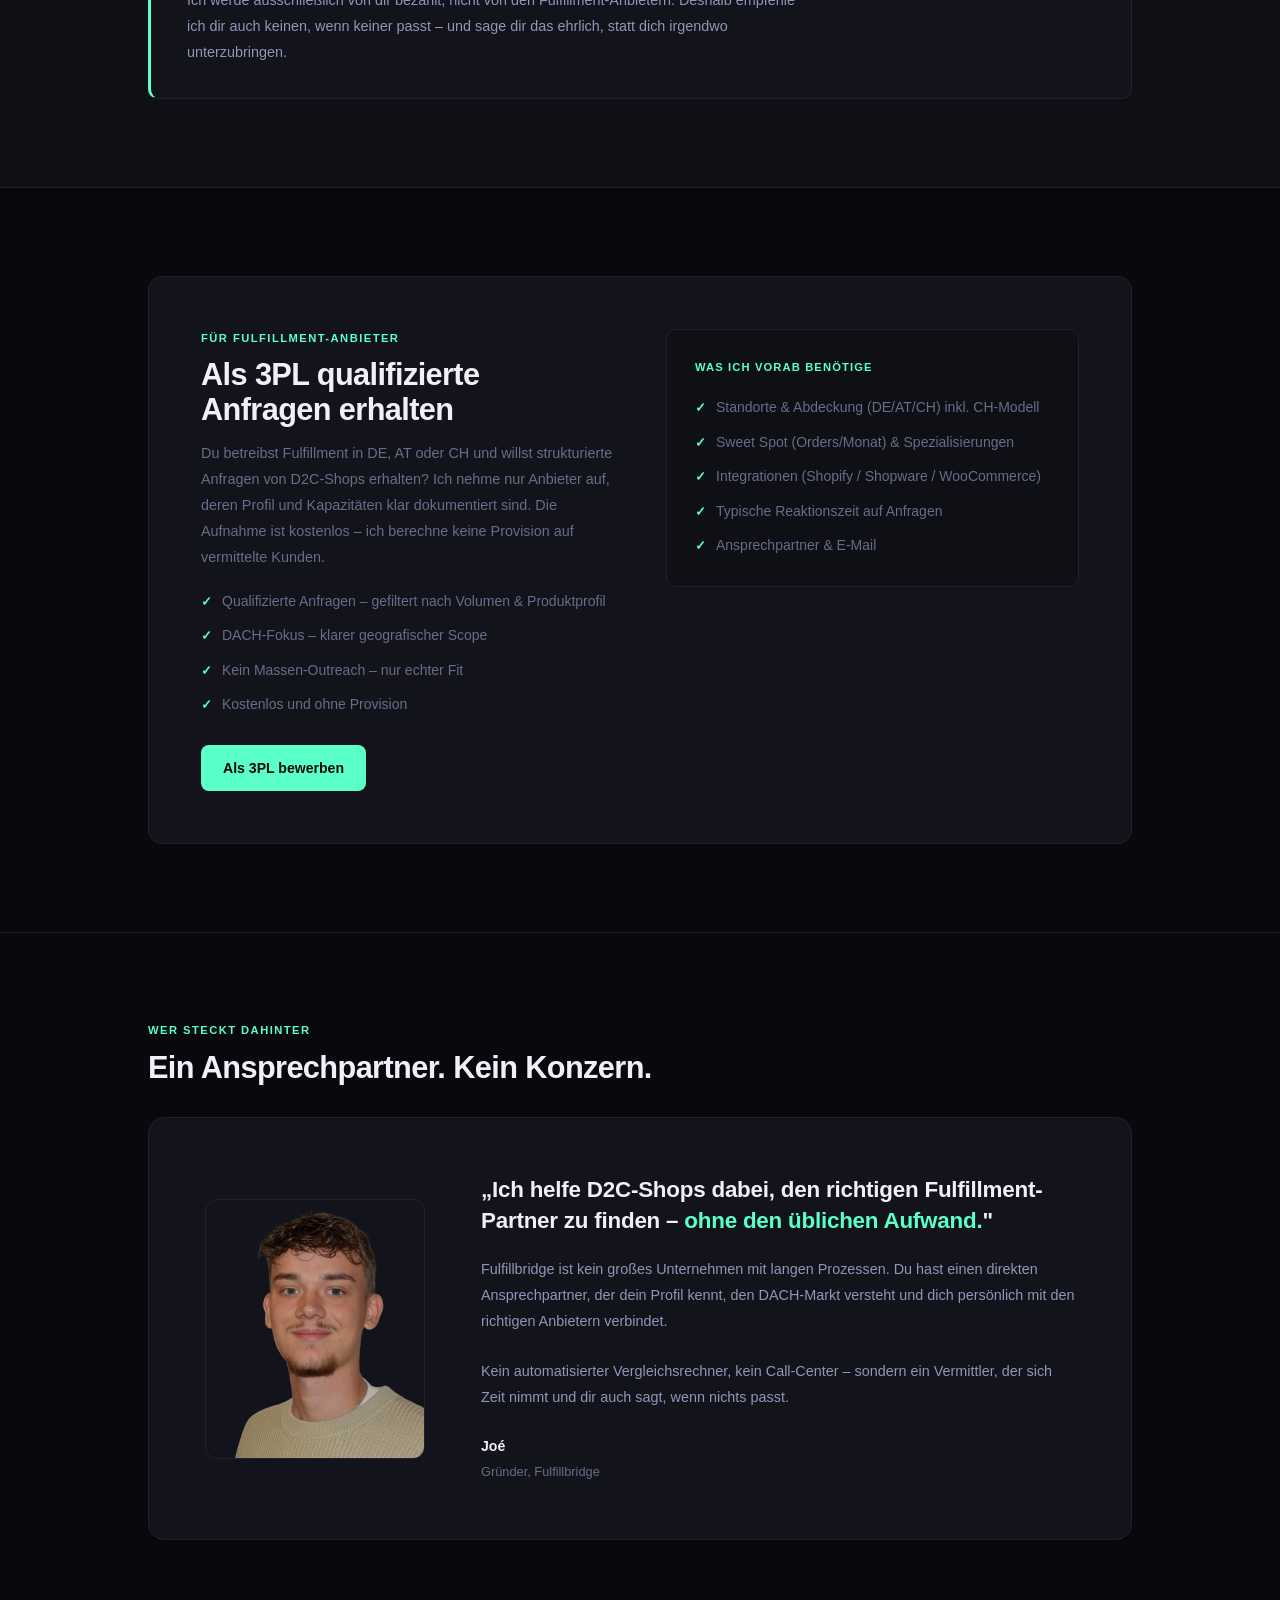
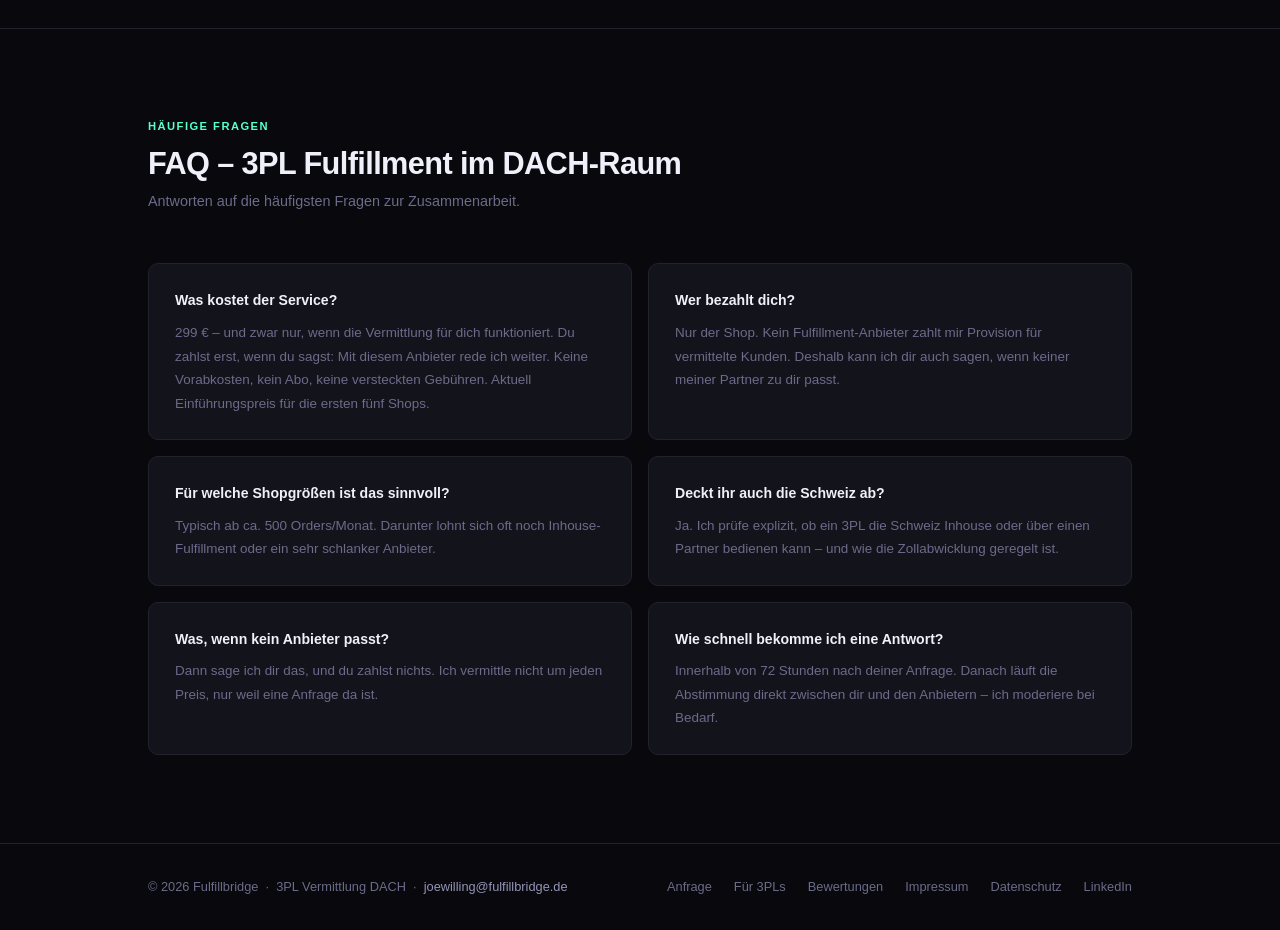
==== commit 3b5381d6: "Add files via upload" ====
--- a/index.html
+++ b/index.html
@@ -44,9 +44,7 @@
   <!-- Vercel Speed Insights -->
   <script defer src="/_vercel/speed-insights/script.js"></script>
 
-  <link rel="preconnect" href="https://fonts.googleapis.com" />
-  <link rel="preconnect" href="https://fonts.gstatic.com" crossorigin />
-  <link href="https://fonts.googleapis.com/css2?family=Manrope:wght@600;700;800&family=Inter:wght@400;500&display=swap" rel="stylesheet" />
+  <link rel="stylesheet" href="/fonts/fonts.css" />
 
   <style>
     :root {
@@ -548,7 +546,7 @@
 <footer>
   <div class="wrap">
     <div class="footer-inner">
-      <p>© 2026 Fulfillbridge &nbsp;·&nbsp; 3PL Vermittlung DACH &nbsp;·&nbsp; <a href="mailto:kontakt@fulfillbridge.de" style="color:var(--soft);text-decoration:none;">kontakt@fulfillbridge.de</a></p>
+      <p>© 2026 Fulfillbridge &nbsp;·&nbsp; 3PL Vermittlung DACH &nbsp;·&nbsp; <a href="mailto:joewilling@fulfillbridge.de" style="color:var(--soft);text-decoration:none;">joewilling@fulfillbridge.de</a></p>
       <div class="footer-links">
         <a href="/anfrage">Anfrage</a>
         <a href="/3pl-bewerben">Für 3PLs</a>
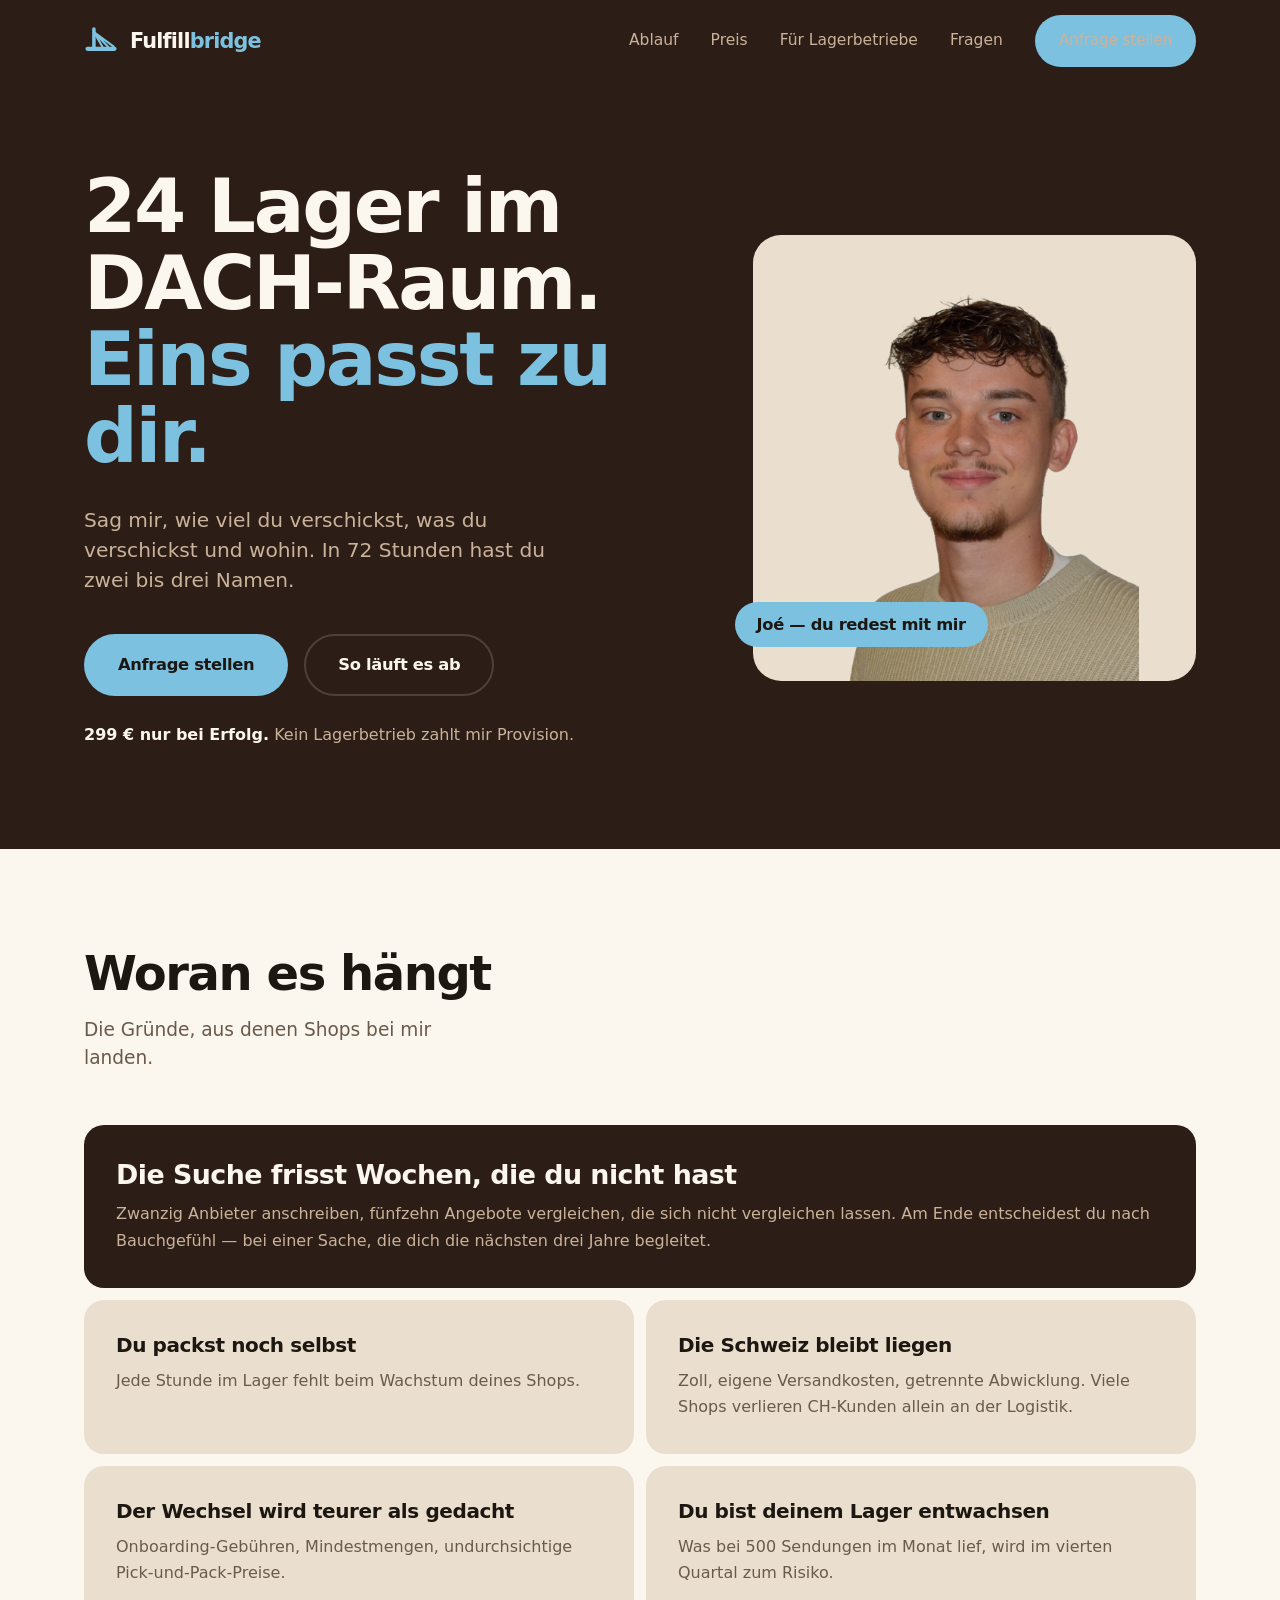
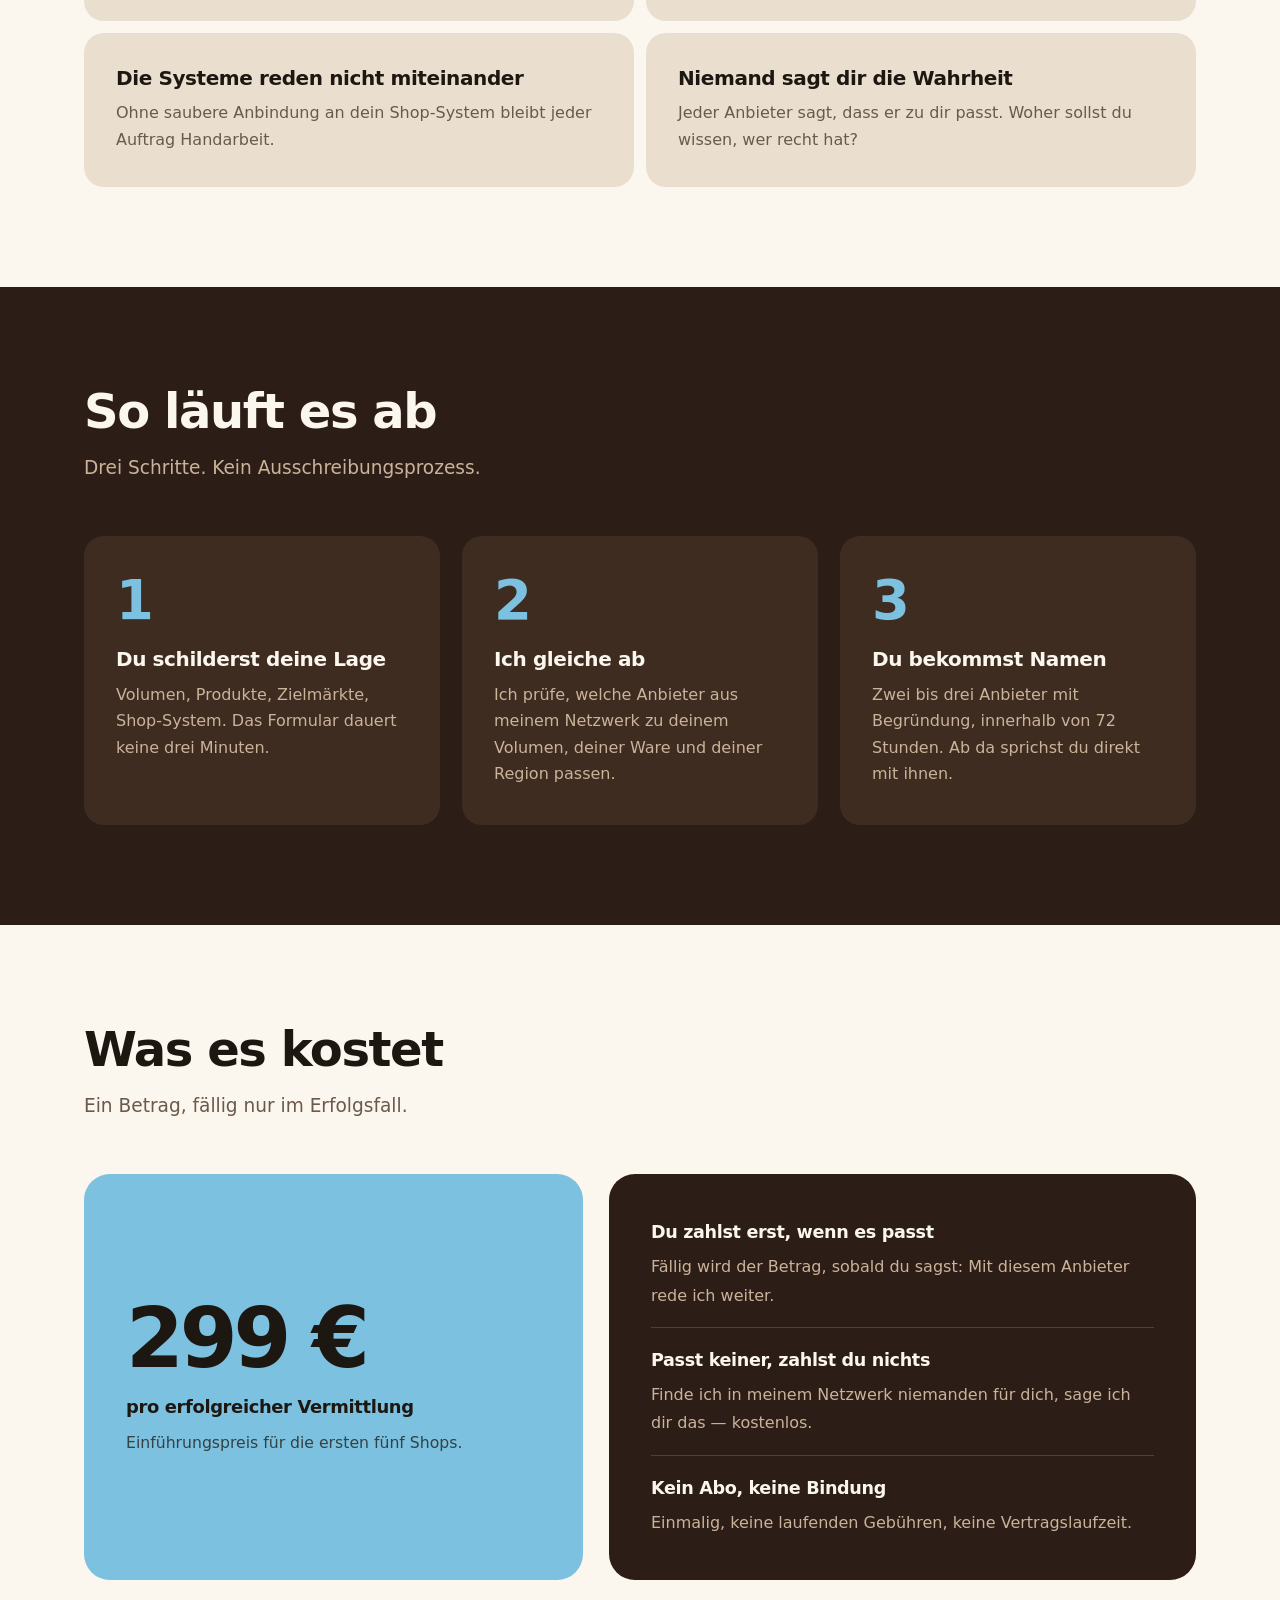
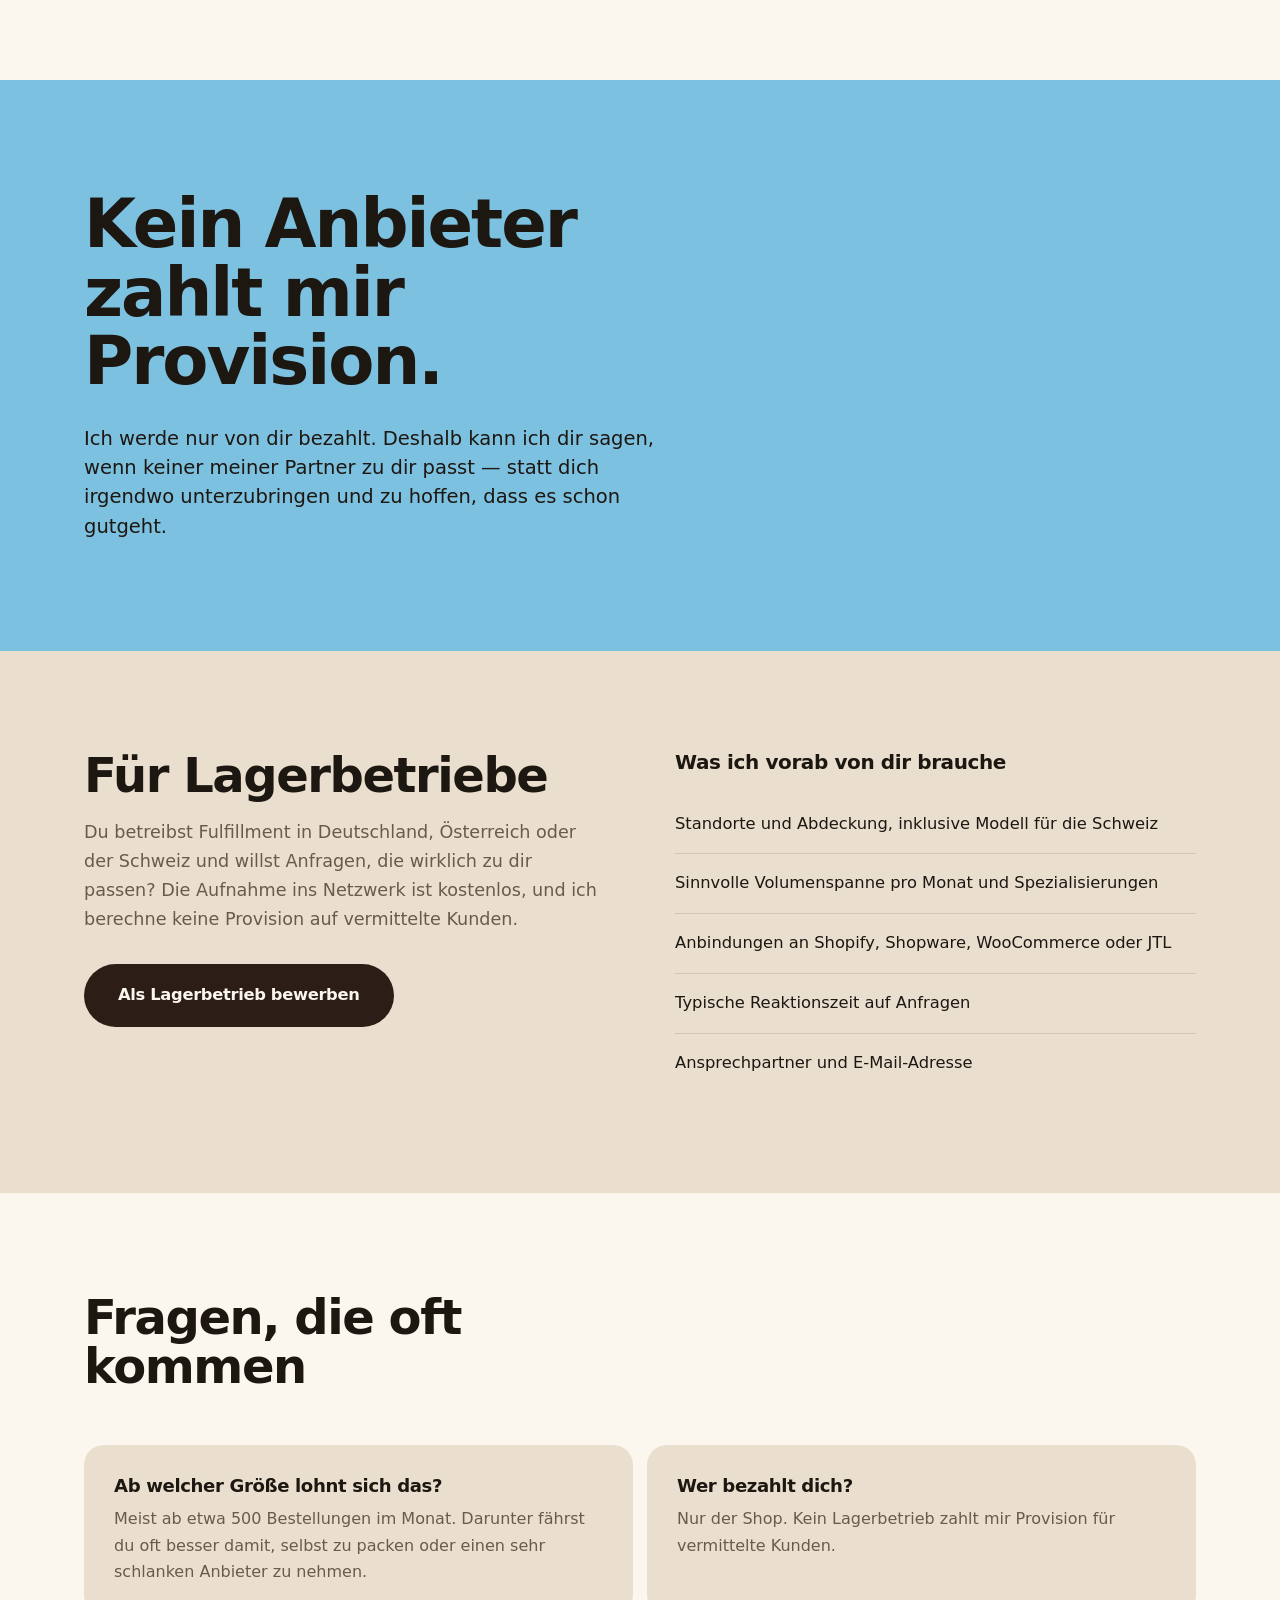
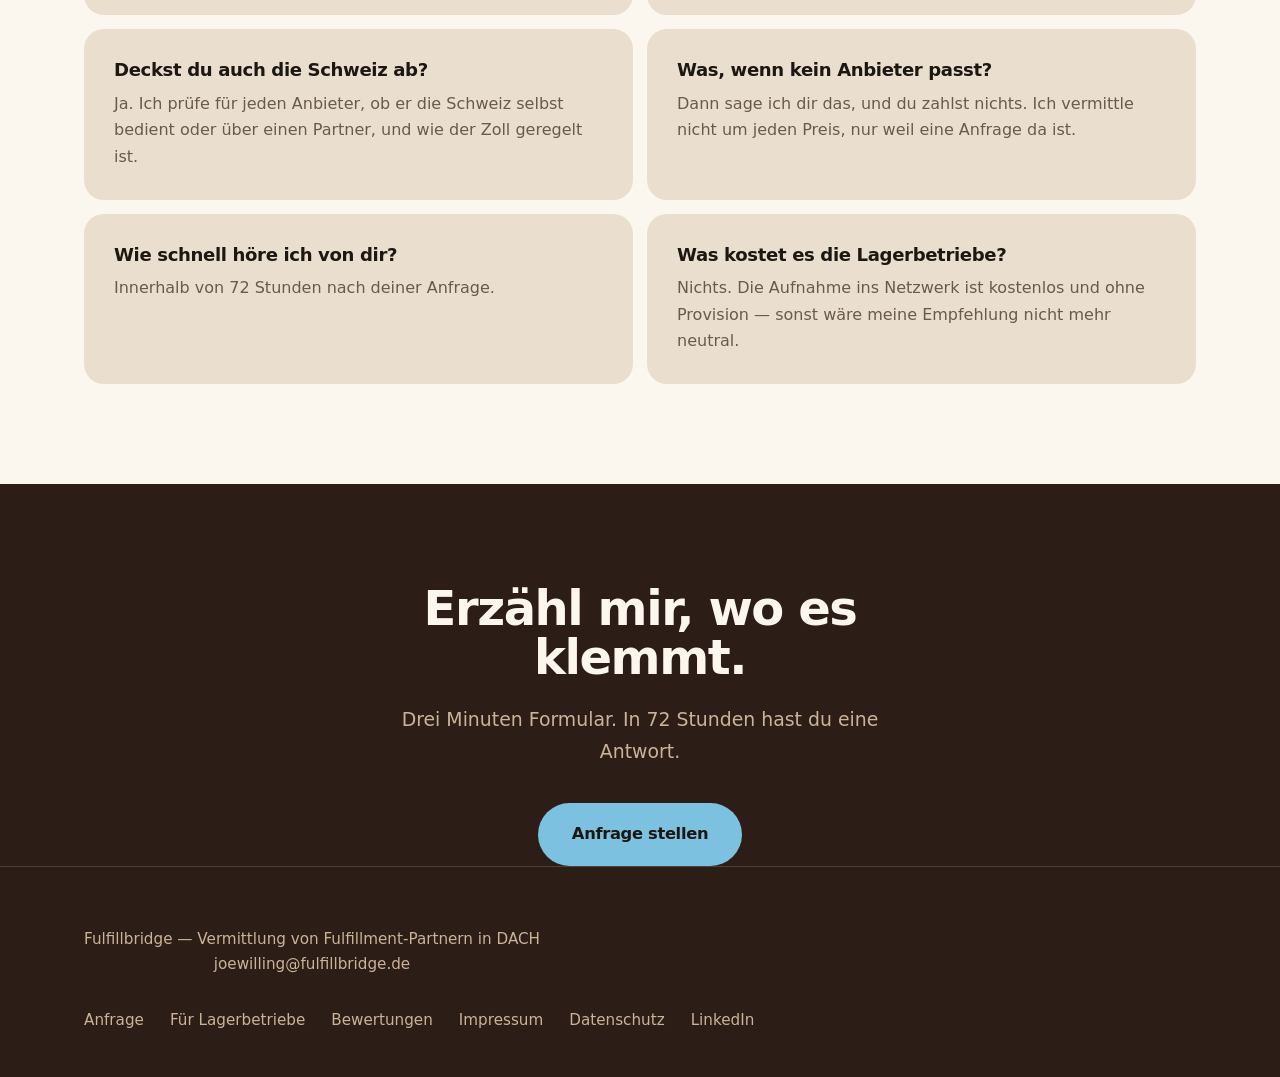
==== commit 8a120fcb: "Add files via upload" ====
--- a/index.html
+++ b/index.html
@@ -1,403 +1,169 @@
 <!DOCTYPE html>
 <html lang="de">
 <head>
-  <meta charset="UTF-8" />
-  <meta name="viewport" content="width=device-width, initial-scale=1.0" />
-  <title>3PL Fulfillment Partner finden – DACH | Fulfillbridge</title>
-  <meta name="description" content="24 geprüfte Fulfillment-Partner in Deutschland, Österreich und der Schweiz. Ich sage dir, welcher zu deinem D2C-Shop passt – innerhalb von 72 Stunden. 299 € nur bei Erfolg." />
-  <link rel="canonical" href="https://fulfillbridge.de/" />
-
-  <meta property="og:type" content="website" />
-  <meta property="og:url" content="https://fulfillbridge.de/" />
-  <meta property="og:title" content="3PL Fulfillment Partner finden – DACH | Fulfillbridge" />
-  <meta property="og:description" content="24 geprüfte Fulfillment-Partner in DACH. Ich sage dir, welcher zu deinem Shop passt – in 72 Stunden. 299 € nur bei Erfolg." />
-  <meta property="og:locale" content="de_DE" />
-  <meta property="og:image" content="https://fulfillbridge.de/og-image.png" />
-  <meta property="og:image:width" content="1200" />
-  <meta property="og:image:height" content="630" />
-  <meta name="twitter:card" content="summary_large_image" />
-  <meta name="twitter:title" content="3PL Fulfillment Partner finden – DACH | Fulfillbridge" />
-  <meta name="twitter:description" content="24 geprüfte Fulfillment-Partner in DACH. Ich sage dir, welcher zu deinem Shop passt – in 72 Stunden. 299 € nur bei Erfolg." />
-  <meta name="twitter:image" content="https://fulfillbridge.de/og-image.png" />
-
-  <script type="application/ld+json">
-  {
-    "@context": "https://schema.org",
-    "@type": "ProfessionalService",
-    "name": "Fulfillbridge",
-    "description": "Fulfillbridge vermittelt D2C-Shops in DACH an passende 3PL-Fulfillment-Partner.",
-    "url": "https://fulfillbridge.de",
-    "areaServed": ["DE", "AT", "CH"],
-    "serviceType": "3PL Fulfillment Vermittlung",
-    "sameAs": ["https://www.linkedin.com/in/fulfillbridge-dach-8832b03a8"],
-    "offers": {
-      "@type": "Offer",
-      "price": "299",
-      "priceCurrency": "EUR",
-      "description": "Vermittlung an passende 3PL-Fulfillment-Partner. Zahlung nur bei Erfolg."
-    }
+<meta charset="UTF-8" />
+<meta name="viewport" content="width=device-width, initial-scale=1.0" />
+<title>Fulfillment-Partner finden in DACH | Fulfillbridge</title>
+<meta name="description" content="24 geprüfte Fulfillment-Partner in Deutschland, Österreich und der Schweiz. Ich sage dir, welcher zu deinem Shop passt — in 72 Stunden. 299 € nur bei Erfolg." />
+<link rel="canonical" href="https://fulfillbridge.de/" />
+
+<link rel="icon" href="/favicon.svg" type="image/svg+xml" />
+<meta name="theme-color" content="#2C1E16" />
+
+<meta property="og:type" content="website" />
+<meta property="og:url" content="https://fulfillbridge.de/" />
+<meta property="og:title" content="Fulfillment-Partner finden in DACH | Fulfillbridge" />
+<meta property="og:description" content="24 geprüfte Fulfillment-Partner in DACH. In 72 Stunden weißt du, welcher zu dir passt. 299 € nur bei Erfolg." />
+<meta property="og:locale" content="de_DE" />
+<meta property="og:image" content="https://fulfillbridge.de/og-image.png" />
+<meta property="og:image:width" content="1200" />
+<meta property="og:image:height" content="630" />
+<meta name="twitter:card" content="summary_large_image" />
+<meta name="twitter:image" content="https://fulfillbridge.de/og-image.png" />
+
+<script type="application/ld+json">
+{
+  "@context":"https://schema.org",
+  "@type":"ProfessionalService",
+  "name":"Fulfillbridge",
+  "description":"Fulfillbridge vermittelt D2C-Shops in DACH an passende Fulfillment-Partner.",
+  "url":"https://fulfillbridge.de",
+  "logo":"https://fulfillbridge.de/favicon.svg",
+  "email":"joewilling@fulfillbridge.de",
+  "areaServed":["DE","AT","CH"],
+  "serviceType":"Vermittlung von 3PL-Fulfillment-Partnern",
+  "sameAs":["https://www.linkedin.com/in/fulfillbridge-dach-8832b03a8"],
+  "offers":{
+    "@type":"Offer",
+    "price":"299",
+    "priceCurrency":"EUR",
+    "description":"Vermittlung an passende Fulfillment-Partner. Zahlung nur bei Erfolg."
   }
-  </script>
-
-  <!-- Vercel Web Analytics -->
-  <script defer src="/_vercel/insights/script.js"></script>
-  <!-- Vercel Speed Insights -->
-  <script defer src="/_vercel/speed-insights/script.js"></script>
-
-  <link rel="stylesheet" href="/fonts/fonts.css" />
-
-  <style>
-    :root {
-      --bg:      #08080d;
-      --surface: #0f0f16;
-      --card:    #13131c;
-      --border:  #22222e;
-      --accent:  #5bffc8;
-      --accent2: #3de0a8;
-      --text:    #c8c8e0;
-      --muted:   #6b6b8a;
-      --soft:    #9494b8;
-      --white:   #f0f0fa;
-      --fh: 'Manrope', sans-serif;
-      --fb: 'Inter', sans-serif;
-    }
-    *, *::before, *::after { box-sizing: border-box; margin: 0; padding: 0; }
-    html { scroll-behavior: smooth; }
-    body { background: var(--bg); color: var(--text); font-family: var(--fb); font-size: 16px; line-height: 1.75; overflow-x: hidden; }
-
-    body::after {
-      content: ''; position: fixed; inset: 0;
-      background-image: linear-gradient(rgba(255,255,255,0.015) 1px, transparent 1px), linear-gradient(90deg, rgba(255,255,255,0.015) 1px, transparent 1px);
-      background-size: 64px 64px; pointer-events: none; z-index: 0;
-    }
-    .glow { position: fixed; top: -400px; left: 50%; transform: translateX(-50%); width: 1000px; height: 1000px; background: radial-gradient(ellipse, rgba(91,255,200,0.04) 0%, transparent 65%); pointer-events: none; z-index: 0; }
-
-    .wrap { max-width: 1040px; margin: 0 auto; padding: 0 28px; position: relative; z-index: 1; }
-
-    a:focus-visible, button:focus-visible, input:focus-visible, select:focus-visible {
-      outline: 2px solid var(--accent); outline-offset: 3px; border-radius: 4px;
-    }
-
-    /* ── NAV ── */
-    nav { position: sticky; top: 0; z-index: 100; background: rgba(8,8,13,0.92); backdrop-filter: blur(20px); border-bottom: 1px solid var(--border); }
-    .nav-inner { display: flex; align-items: center; justify-content: space-between; height: 60px; max-width: 1040px; margin: 0 auto; padding: 0 28px; }
-    .logo { font-family: var(--fh); font-weight: 800; font-size: 1.1rem; color: var(--white); text-decoration: none; letter-spacing: -0.01em; }
-    .logo span { color: var(--accent); }
-    .nav-right { display: flex; align-items: center; gap: 28px; }
-    .nav-right a { color: var(--muted); text-decoration: none; font-size: 0.875rem; font-weight: 500; transition: color 0.2s; }
-    .nav-right a:hover { color: var(--soft); }
-    .nav-right .pill { background: var(--accent); color: #08080d !important; padding: 7px 18px; border-radius: 6px; font-weight: 700 !important; font-size: 0.82rem !important; transition: background 0.2s, transform 0.15s !important; }
-    .nav-right .pill:hover { background: var(--accent2) !important; transform: translateY(-1px); }
-
-    /* ── HERO ── */
-    .chip { display: inline-flex; align-items: center; background: rgba(91,255,200,0.07); border: 1px solid rgba(91,255,200,0.15); color: var(--accent); font-size: 0.72rem; font-weight: 700; letter-spacing: 0.09em; text-transform: uppercase; padding: 5px 13px; border-radius: 100px; margin-bottom: 28px; }
-    h1 { font-family: var(--fh); font-size: clamp(1.9rem, 3.4vw, 2.9rem); font-weight: 800; line-height: 1.12; letter-spacing: -0.02em; color: var(--white); margin-bottom: 18px; }
-    h1 em { font-style: normal; color: var(--accent); }
-    .hero-desc { font-size: 0.975rem; color: var(--soft); line-height: 1.8; margin-bottom: 28px; max-width: 520px; }
-    .hero-desc strong { color: var(--text); font-weight: 500; }
-    .hero-micro { font-size: 0.82rem; color: var(--muted); margin-bottom: 44px; }
-    .hero-micro b { color: var(--soft); font-weight: 600; }
-    .pillars { display: flex; flex-direction: column; gap: 13px; }
-    .pillar { display: flex; align-items: center; gap: 12px; font-size: 0.875rem; }
-    .pdot { width: 5px; height: 5px; border-radius: 50%; background: var(--accent); flex-shrink: 0; }
-    .pillar span { color: var(--muted); }
-
-    /* ── SHARED SECTION STYLES ── */
-    .section { padding: 88px 0; }
-    .divider { border: none; border-top: 1px solid var(--border); }
-    .section-tag { display: block; font-size: 0.7rem; font-weight: 700; letter-spacing: 0.13em; text-transform: uppercase; color: var(--accent); margin-bottom: 10px; }
-    h2 { font-family: var(--fh); font-size: clamp(1.4rem, 2.4vw, 2rem); font-weight: 800; letter-spacing: -0.02em; color: var(--white); line-height: 1.12; margin-bottom: 8px; }
-    .section-intro { font-size: 0.9rem; color: var(--muted); max-width: 480px; line-height: 1.8; margin-bottom: 48px; }
-
-    /* ── PROBLEM / LÖSUNG ── */
-    .problems-grid { display: grid; grid-template-columns: repeat(3, 1fr); gap: 2px; background: var(--border); border: 1px solid var(--border); border-radius: 12px; overflow: hidden; margin-bottom: 56px; }
-    .prob-card { background: var(--card); padding: 32px 28px; }
-    .prob-icon { color: var(--accent); margin-bottom: 16px; height: 22px; display: block; }
-    .prob-card h3 { font-family: var(--fh); font-size: 0.95rem; font-weight: 700; color: var(--white); margin-bottom: 8px; }
-    .prob-card p { font-size: 0.84rem; color: var(--muted); line-height: 1.7; }
-    .arrow-row { display: flex; justify-content: center; align-items: center; gap: 12px; margin: 0 0 48px; }
-    .arrow-row span { font-size: 0.8rem; color: var(--muted); }
-    .arrow-row .arr { color: var(--accent); font-size: 1.4rem; }
-
-    .solutions-grid { display: grid; grid-template-columns: repeat(3, 1fr); gap: 20px; }
-    .sol-card {
-      background: linear-gradient(135deg, rgba(91,255,200,0.07) 0%, rgba(91,255,200,0.02) 100%);
-      border: 1px solid rgba(91,255,200,0.25);
-      border-radius: 14px; padding: 32px 28px;
-      position: relative; overflow: hidden;
-    }
-    .sol-card::before {
-      content: ''; position: absolute; top: 0; left: 0; right: 0; height: 2px;
-      background: linear-gradient(90deg, var(--accent), transparent);
-    }
-    .sol-card h3 { font-family: var(--fh); font-size: 1rem; font-weight: 700; color: var(--white); margin-bottom: 10px; }
-    .sol-card p { font-size: 0.875rem; color: var(--soft); line-height: 1.75; }
-
-    /* ── PREIS ── */
-    .price-section { background: var(--surface); }
-    .price-box { background: var(--card); border: 1px solid rgba(91,255,200,0.25); border-radius: 16px; padding: 52px; display: grid; grid-template-columns: 260px 1fr; gap: 52px; align-items: center; }
-    .price-amount { font-family: var(--fh); font-size: 4rem; font-weight: 800; color: var(--white); line-height: 1; letter-spacing: -0.03em; }
-    .price-label { font-family: var(--fh); font-size: 0.95rem; font-weight: 700; color: var(--accent); margin-top: 10px; }
-    .price-note { font-size: 0.8rem; color: var(--muted); margin-top: 8px; line-height: 1.6; }
-    .price-list { list-style: none; display: flex; flex-direction: column; gap: 14px; margin-bottom: 28px; }
-    .price-list li { display: flex; align-items: flex-start; gap: 11px; font-size: 0.9rem; color: var(--soft); line-height: 1.7; }
-    .price-list li::before { content: '✓'; color: var(--accent); font-weight: 700; flex-shrink: 0; margin-top: 2px; font-size: 0.85rem; }
-    .price-list li b { color: var(--white); font-weight: 600; }
-
-    /* ── NEUTRALITÄT ── */
-    .neutral-box { border: 1px solid var(--border); border-left: 3px solid var(--accent); border-radius: 10px; padding: 32px 36px; margin-top: 28px; background: var(--card); }
-    .neutral-box h3 { font-family: var(--fh); font-size: 1.05rem; font-weight: 800; color: var(--white); margin-bottom: 10px; letter-spacing: -0.01em; }
-    .neutral-box p { font-size: 0.9rem; color: var(--soft); line-height: 1.8; max-width: 620px; }
-
-    /* ── VERTRAUEN / ÜBER MICH ── */
-    .trust-section { background: var(--card); border: 1px solid var(--border); border-radius: 16px; padding: 56px; display: grid; grid-template-columns: 220px 1fr; gap: 56px; align-items: center; }
-    .trust-photo { width: 220px; height: 260px; border-radius: 12px; object-fit: cover; border: 1px solid var(--border); display: block; }
-    .trust-right blockquote { font-family: var(--fh); font-size: clamp(1.1rem, 1.8vw, 1.4rem); font-weight: 700; color: var(--white); line-height: 1.4; letter-spacing: -0.01em; margin-bottom: 20px; }
-    .trust-right blockquote em { font-style: normal; color: var(--accent); }
-    .trust-right p { font-size: 0.9rem; color: var(--soft); line-height: 1.8; margin-bottom: 24px; }
-    .trust-name { font-family: var(--fh); font-size: 0.88rem; font-weight: 700; color: var(--white); }
-    .trust-role { font-size: 0.8rem; color: var(--muted); margin-top: 2px; }
-
-    /* ── STEPS ── */
-    .steps { display: grid; grid-template-columns: repeat(3, 1fr); gap: 2px; background: var(--border); border: 1px solid var(--border); border-radius: 12px; overflow: hidden; }
-    .step { background: var(--card); padding: 32px 28px; transition: background 0.2s; }
-    .step:hover { background: #171724; }
-    .step-n { font-family: var(--fh); font-size: 2rem; font-weight: 800; color: rgba(91,255,200,0.10); line-height: 1; margin-bottom: 16px; }
-    .step h3 { font-family: var(--fh); font-size: 0.9rem; font-weight: 700; color: var(--white); margin-bottom: 8px; }
-    .step p { font-size: 0.84rem; color: var(--muted); line-height: 1.7; }
-
-    /* ── FOR 3PLs ── */
-    .for3pl-box { background: var(--card); border: 1px solid var(--border); border-radius: 14px; padding: 52px; display: grid; grid-template-columns: 1fr 1fr; gap: 52px; align-items: start; }
-    .checklist { list-style: none; margin-top: 18px; display: flex; flex-direction: column; gap: 10px; }
-    .checklist li { display: flex; align-items: flex-start; gap: 10px; font-size: 0.875rem; color: var(--muted); }
-    .checklist li::before { content: '✓'; color: var(--accent); font-weight: 700; flex-shrink: 0; margin-top: 2px; font-size: 0.8rem; }
-    .info-box { background: var(--surface); border: 1px solid var(--border); border-radius: 10px; padding: 28px; }
-    .info-box-label { font-size: 0.7rem; font-weight: 700; letter-spacing: 0.1em; text-transform: uppercase; color: var(--accent); margin-bottom: 16px; }
-    .btn-accent { display: inline-flex; align-items: center; gap: 8px; background: var(--accent); color: #08080d; padding: 11px 22px; border-radius: 8px; font-family: var(--fh); font-weight: 700; font-size: 0.88rem; text-decoration: none; margin-top: 28px; transition: background 0.2s, transform 0.15s; }
-    .btn-accent:hover { background: var(--accent2); transform: translateY(-2px); }
-    .btn-primary { display: inline-flex; align-items: center; gap: 8px; background: var(--accent); color: #08080d; padding: 14px 28px; border-radius: 8px; font-family: var(--fh); font-weight: 700; font-size: 0.95rem; text-decoration: none; transition: background 0.2s, transform 0.15s; box-shadow: 0 0 28px rgba(91,255,200,0.2); }
-    .btn-primary:hover { background: var(--accent2); transform: translateY(-2px); }
-    .btn-ghost { display: inline-flex; align-items: center; gap: 8px; background: transparent; color: var(--soft); padding: 14px 24px; border-radius: 8px; font-size: 0.9rem; font-weight: 500; text-decoration: none; border: 1px solid var(--border); transition: border-color 0.2s, color 0.2s; }
-    .btn-ghost:hover { border-color: rgba(91,255,200,0.3); color: var(--accent); }
-
-    /* ── FAQ ── */
-    .faq-grid { display: grid; grid-template-columns: 1fr 1fr; gap: 16px; }
-    .faq-item { background: var(--card); border: 1px solid var(--border); border-radius: 10px; padding: 24px 26px; transition: border-color 0.2s; }
-    .faq-item:hover { border-color: rgba(91,255,200,0.2); }
-    .faq-item h3 { font-family: var(--fh); font-size: 0.88rem; font-weight: 700; color: var(--white); margin-bottom: 8px; }
-    .faq-item p { font-size: 0.84rem; color: var(--muted); line-height: 1.75; }
-
-    /* ── BEWERTUNGEN (Laufleiste) ── */
-    /* Startet versteckt und wird per JS nur eingeblendet, wenn mindestens
-       drei freigegebene Bewertungen vorliegen. */
-    #bewertungen { display: none; }
-    #bewertungen.is-visible { display: block; }
-    .reviews-head { display: flex; align-items: flex-end; justify-content: space-between; gap: 20px; flex-wrap: wrap; margin-bottom: 40px; }
-    .reviews-score { display: flex; align-items: center; gap: 14px; margin-top: 14px; }
-    .reviews-avg { font-family: var(--fh); font-size: 2.4rem; font-weight: 800; color: var(--white); line-height: 1; }
-    .reviews-stars { color: var(--accent); font-size: 1.05rem; letter-spacing: 2px; }
-    .reviews-count { font-size: 0.8rem; color: var(--muted); }
-    .reviews-all { display: inline-flex; align-items: center; gap: 8px; color: var(--soft); font-family: var(--fh); font-weight: 700; font-size: 0.85rem; text-decoration: none; border: 1px solid var(--border); border-radius: 8px; padding: 10px 20px; transition: border-color 0.2s, color 0.2s; }
-    .reviews-all:hover { border-color: rgba(91,255,200,0.35); color: var(--accent); }
-
-    .marquee { position: relative; overflow: hidden; -webkit-mask-image: linear-gradient(90deg, transparent, #000 8%, #000 92%, transparent); mask-image: linear-gradient(90deg, transparent, #000 8%, #000 92%, transparent); }
-    .marquee-track { display: flex; gap: 16px; width: max-content; animation: slide 46s linear infinite; }
-    .marquee:hover .marquee-track { animation-play-state: paused; }
-    @keyframes slide { from { transform: translateX(0); } to { transform: translateX(-50%); } }
-
-    .review-card { display: flex; flex-direction: column; gap: 12px; width: 340px; flex-shrink: 0; background: var(--card); border: 1px solid var(--border); border-radius: 12px; padding: 26px 24px; text-decoration: none; transition: border-color 0.2s; }
-    .review-card:hover { border-color: rgba(91,255,200,0.3); }
-    .review-card-stars { color: var(--accent); font-size: 0.95rem; letter-spacing: 2px; }
-    .review-card-text { font-size: 0.875rem; color: var(--soft); line-height: 1.75; flex: 1; }
-    .review-card-meta { font-size: 0.75rem; color: var(--muted); }
-
-    @media (max-width: 840px) {
-      .review-card { width: 280px; }
-      .marquee-track { animation-duration: 34s; }
-      .reviews-head { flex-direction: column; align-items: flex-start; }
-    }
-
-    /* ── FOOTER ── */
-    footer { border-top: 1px solid var(--border); padding: 32px 0; }
-    .footer-inner { display: flex; align-items: center; justify-content: space-between; flex-wrap: wrap; gap: 14px; }
-    .footer-inner p { font-size: 0.8rem; color: var(--muted); }
-    .footer-links { display: flex; gap: 22px; flex-wrap: wrap; }
-    .footer-links a { font-size: 0.8rem; color: var(--muted); text-decoration: none; transition: color 0.2s; }
-    .footer-links a:hover { color: var(--soft); }
-
-    /* ── RESPONSIVE ── */
-    @media (max-width: 840px) {
-      .wrap { padding: 0 20px; }
-      .steps, .problems-grid, .solutions-grid { grid-template-columns: 1fr; }
-      .for3pl-box { grid-template-columns: 1fr; padding: 28px 20px; gap: 28px; }
-      .price-box { grid-template-columns: 1fr; padding: 32px 24px; gap: 28px; }
-      .faq-grid { grid-template-columns: 1fr; }
-      .nav-right { gap: 16px; }
-      .nav-right a:not(.pill) { display: none; }
-      .trust-section { grid-template-columns: 1fr; padding: 32px 24px; gap: 24px; text-align: center; }
-      .trust-photo { width: 120px; height: 120px; border-radius: 50%; object-fit: cover; object-position: center top; margin: 0 auto; }
-      .trust-right blockquote { font-size: 1rem; }
-      .trust-right { text-align: left; }
-      .neutral-box { padding: 24px 22px; }
-      .section { padding: 60px 0; }
-    }
-
-    @keyframes up { from { opacity:0; transform:translateY(16px); } to { opacity:1; transform:translateY(0); } }
-    .chip      { animation: up .4s ease both; }
-    h1         { animation: up .4s .06s ease both; }
-    .hero-desc { animation: up .4s .12s ease both; }
-    .pillars   { animation: up .4s .17s ease both; }
-
-    @media (prefers-reduced-motion: reduce) {
-      *, *::before, *::after { animation: none !important; transition: none !important; }
-      html { scroll-behavior: auto; }
-    }
-  </style>
+}
+</script>
+
+<script defer src="/_vercel/insights/script.js"></script>
+<script defer src="/_vercel/speed-insights/script.js"></script>
+<link rel="stylesheet" href="/fonts/fonts.css" />
+<link rel="stylesheet" href="/styles.css" />
 </head>
 <body>
-<div class="glow"></div>
-
-<nav aria-label="Hauptnavigation">
-  <div class="nav-inner">
-    <a href="/" class="logo">Fulfill<span>bridge</span></a>
-    <div class="nav-right">
+
+<header class="site-head">
+  <div class="wrap inner">
+    <a href="/" class="brand">
+      <svg width="34" height="34" viewBox="0 0 48 48" aria-hidden="true">
+        <g fill="none" stroke="currentColor" stroke-linecap="round">
+          <path d="M14 7v27" stroke-width="5"/>
+          <path d="M14 11.5 26 32M14 11.5 34 32M14 11.5 42 32" stroke-width="3"/>
+          <path d="M5 35h38" stroke-width="6"/>
+        </g>
+      </svg>
+      <span class="brand-word">Fulfill<i>bridge</i></span>
+    </a>
+    <nav>
       <a href="#ablauf">Ablauf</a>
       <a href="#preis">Preis</a>
-      <a href="#3pl">Für 3PLs</a>
-      <a href="#faq">FAQ</a>
-      <a href="/anfrage" class="pill">Jetzt anfragen</a>
-    </div>
+      <a href="#partner">Für Lagerbetriebe</a>
+      <a href="#faq">Fragen</a>
+      <a href="/anfrage" class="btn btn-accent btn-sm">Anfrage stellen</a>
+    </nav>
   </div>
-</nav>
+</header>
 
 <main>
 
-  <!-- ── HERO ── -->
-  <section aria-labelledby="hero-h1">
-    <div class="wrap" style="padding-top: 96px; padding-bottom: 88px;">
-      <div style="max-width: 720px;">
-        <div class="chip">DE · AT · CH &nbsp;·&nbsp; D2C &amp; E-Commerce</div>
-        <h1 id="hero-h1">24 geprüfte Fulfillment-Partner in DACH.<br>Ich sage dir, <em>welcher zu dir passt</em>.</h1>
-        <p class="hero-desc">Sag mir Volumen, Produkte und Zielmärkte. Innerhalb von <strong>72 Stunden</strong> bekommst du zwei bis drei Anbieter, die wirklich passen – nicht zehn, die dir etwas verkaufen wollen.</p>
-        <div style="display:flex; gap:14px; flex-wrap:wrap; margin-bottom: 16px;">
-          <a href="/anfrage" class="btn-primary">
-            Anfrage stellen
-            <svg width="16" height="16" fill="none" stroke="currentColor" stroke-width="2.5" viewBox="0 0 24 24" aria-hidden="true"><path d="M5 12h14M12 5l7 7-7 7"/></svg>
-          </a>
-          <a href="#ablauf" class="btn-ghost">Wie funktioniert es?</a>
-        </div>
-        <p class="hero-micro"><b>299 € – nur bei Erfolg.</b> Kein Fulfillment-Anbieter zahlt mir Provision.</p>
-        <div class="pillars">
-          <div class="pillar"><div class="pdot"></div><span>Anfrage stellen – ich übernehme die Suche</span></div>
-          <div class="pillar"><div class="pdot"></div><span>Matching nach Volumen, Region &amp; Shop-System</span></div>
-          <div class="pillar"><div class="pdot"></div><span>Direkte Verbindung zum passenden Anbieter</span></div>
-        </div>
-      </div>
-    </div>
-  </section>
-
-  <hr class="divider" />
-
-  <!-- ── PROBLEME & LÖSUNGEN ── -->
-  <section class="section" id="probleme" aria-labelledby="prob-h2">
-    <div class="wrap">
-      <span class="section-tag">Kommt dir das bekannt vor?</span>
-      <h2 id="prob-h2">Die häufigsten Fulfillment-Probleme von D2C-Shops</h2>
-      <p class="section-intro">Bevor du wächst, stehst du vor denselben Hürden wie hunderte andere Shops im DACH-Raum.</p>
-
-      <div class="problems-grid">
-        <div class="prob-card">
-          <svg class="prob-icon" width="22" height="22" fill="none" stroke="currentColor" stroke-width="1.5" viewBox="0 0 24 24" aria-hidden="true"><circle cx="12" cy="12" r="9"/><path d="M12 7v5l3 2"/></svg>
-          <h3>Fulfillment frisst deine Zeit</h3>
-          <p>Du packst noch selbst, organisierst Retouren und verlierst Stunden, die du für Wachstum brauchst.</p>
-        </div>
-        <div class="prob-card">
-          <svg class="prob-icon" width="22" height="22" fill="none" stroke="currentColor" stroke-width="1.5" viewBox="0 0 24 24" aria-hidden="true"><circle cx="11" cy="11" r="7"/><path d="M20 20l-4.2-4.2"/></svg>
-          <h3>Anbietersuche ist ein Vollzeitjob</h3>
-          <p>Du weißt nicht, welcher 3PL zu deinem Volumen, deinem System und deiner Region passt – die Recherche ist unübersichtlich.</p>
-        </div>
-        <div class="prob-card">
-          <svg class="prob-icon" width="22" height="22" fill="none" stroke="currentColor" stroke-width="1.5" viewBox="0 0 24 24" aria-hidden="true"><path d="M20 10c0 6-8 12-8 12s-8-6-8-12a8 8 0 0116 0z"/><circle cx="12" cy="10" r="3"/></svg>
-          <h3>Schweiz ist kompliziert</h3>
-          <p>Zoll, andere Versandkosten, separate Abwicklung – viele Shops verlieren CH-Kunden, weil die Logistik nicht stimmt.</p>
-        </div>
-        <div class="prob-card">
-          <svg class="prob-icon" width="22" height="22" fill="none" stroke="currentColor" stroke-width="1.5" viewBox="0 0 24 24" aria-hidden="true"><rect x="2" y="5" width="20" height="14" rx="2"/><path d="M2 10h20"/></svg>
-          <h3>Versteckte Kosten beim Wechsel</h3>
-          <p>Onboarding-Gebühren, Mindestmengen, unklare Pick-&amp;-Pack-Preise – der falsche 3PL kostet dich mehr, als er spart.</p>
-        </div>
-        <div class="prob-card">
-          <svg class="prob-icon" width="22" height="22" fill="none" stroke="currentColor" stroke-width="1.5" viewBox="0 0 24 24" aria-hidden="true"><path d="M3 17l6-6 4 4 7-7"/><path d="M15 8h5v5"/></svg>
-          <h3>Dein Shop wächst, der 3PL nicht</h3>
-          <p>Du bist deinem aktuellen Anbieter entwachsen – Peak-Saisons werden zum Risiko, Fehlerquoten steigen.</p>
-        </div>
-        <div class="prob-card">
-          <svg class="prob-icon" width="22" height="22" fill="none" stroke="currentColor" stroke-width="1.5" viewBox="0 0 24 24" aria-hidden="true"><path d="M10 13a5 5 0 007.5.5l2-2a5 5 0 00-7-7l-1 1"/><path d="M14 11a5 5 0 00-7.5-.5l-2 2a5 5 0 007 7l1-1"/></svg>
-          <h3>Integrationen funktionieren nicht</h3>
-          <p>Dein Shop-System und das Warehouse-System sprechen nicht miteinander – manuelle Prozesse und Fehler sind die Folge.</p>
-        </div>
-      </div>
-
-      <div class="arrow-row">
-        <span>Das muss nicht so sein</span>
-        <span class="arr" aria-hidden="true">↓</span>
-      </div>
-
-      <div class="solutions-grid">
-        <div class="sol-card">
-          <h3>Ich übernehme die Suche</h3>
-          <p>Kein stundenlanger Vergleich mehr. Du gibst dein Profil an – ich gleiche es mit geprüften Anbietern ab.</p>
-        </div>
-        <div class="sol-card">
-          <h3>Nur echter Fit</h3>
-          <p>Ich vermittle nur dann, wenn Volumen, Region, Tech-Integration und Produktprofil wirklich passen. Wenn keiner passt, sage ich dir das.</p>
-        </div>
-        <div class="sol-card">
-          <h3>DACH inklusive Schweiz</h3>
-          <p>Ich prüfe explizit die CH-Abdeckung – Inhouse oder über einen geprüften Partner, transparent kommuniziert.</p>
-        </div>
-      </div>
-    </div>
-  </section>
-
-  <hr class="divider" />
-
-  <!-- ── ABLAUF ── -->
-  <section class="section" id="ablauf" aria-labelledby="ablauf-h2">
-    <div class="wrap">
-      <span class="section-tag">So läuft es ab</span>
-      <h2 id="ablauf-h2">Wie die Vermittlung funktioniert</h2>
-      <p class="section-intro">Drei Schritte – kein Overhead, keine langen Prozesse.</p>
+  <div class="hero">
+    <div class="wrap hero-grid">
+      <div>
+        <h1>24 Lager im<br />DACH-Raum.<br /><span>Eins passt zu dir.</span></h1>
+        <p class="lede">Sag mir, wie viel du verschickst, was du verschickst und wohin. In 72 Stunden hast du zwei bis drei Namen.</p>
+        <div class="hero-actions">
+          <a href="/anfrage" class="btn btn-accent">Anfrage stellen</a>
+          <a href="#ablauf" class="btn btn-outline">So läuft es ab</a>
+        </div>
+        <p class="hero-note"><b>299 € nur bei Erfolg.</b> Kein Lagerbetrieb zahlt mir Provision.</p>
+      </div>
+      <div class="portrait">
+        <div class="portrait-panel">
+          <img src="/foto.png" alt="Joé Willing, Gründer von Fulfillbridge" width="330" height="420" />
+        </div>
+        <div class="portrait-tag">Joé — du redest mit mir</div>
+      </div>
+    </div>
+  </div>
+
+  <section class="band-light">
+    <div class="wrap">
+      <div class="sec-intro">
+        <h2>Woran es hängt</h2>
+        <p class="soft">Die Gründe, aus denen Shops bei mir landen.</p>
+      </div>
+      <div class="pain-list">
+        <div class="pain pain-wide">
+          <h3>Die Suche frisst Wochen, die du nicht hast</h3>
+          <p>Zwanzig Anbieter anschreiben, fünfzehn Angebote vergleichen, die sich nicht vergleichen lassen. Am Ende entscheidest du nach Bauchgefühl — bei einer Sache, die dich die nächsten drei Jahre begleitet.</p>
+        </div>
+        <div class="pain">
+          <h3>Du packst noch selbst</h3>
+          <p class="soft">Jede Stunde im Lager fehlt beim Wachstum deines Shops.</p>
+        </div>
+        <div class="pain">
+          <h3>Die Schweiz bleibt liegen</h3>
+          <p class="soft">Zoll, eigene Versandkosten, getrennte Abwicklung. Viele Shops verlieren CH-Kunden allein an der Logistik.</p>
+        </div>
+        <div class="pain">
+          <h3>Der Wechsel wird teurer als gedacht</h3>
+          <p class="soft">Onboarding-Gebühren, Mindestmengen, undurchsichtige Pick-und-Pack-Preise.</p>
+        </div>
+        <div class="pain">
+          <h3>Du bist deinem Lager entwachsen</h3>
+          <p class="soft">Was bei 500 Sendungen im Monat lief, wird im vierten Quartal zum Risiko.</p>
+        </div>
+        <div class="pain">
+          <h3>Die Systeme reden nicht miteinander</h3>
+          <p class="soft">Ohne saubere Anbindung an dein Shop-System bleibt jeder Auftrag Handarbeit.</p>
+        </div>
+        <div class="pain">
+          <h3>Niemand sagt dir die Wahrheit</h3>
+          <p class="soft">Jeder Anbieter sagt, dass er zu dir passt. Woher sollst du wissen, wer recht hat?</p>
+        </div>
+      </div>
+    </div>
+  </section>
+
+  <section class="band-dark" id="ablauf">
+    <div class="wrap">
+      <div class="sec-intro">
+        <h2>So läuft es ab</h2>
+        <p class="soft">Drei Schritte. Kein Ausschreibungsprozess.</p>
+      </div>
       <div class="steps">
         <div class="step">
-          <div class="step-n">01</div>
-          <h3>Anfrage stellen</h3>
-          <p>Du gibst ein paar Eckdaten zu deinem Shop an. Volumen, SKUs, System, Zielmärkte – dauert unter 3 Minuten.</p>
+          <span class="step-n">1</span>
+          <h3>Du schilderst deine Lage</h3>
+          <p>Volumen, Produkte, Zielmärkte, Shop-System. Das Formular dauert keine drei Minuten.</p>
         </div>
         <div class="step">
-          <div class="step-n">02</div>
-          <h3>Matching</h3>
-          <p>Ich gleiche dein Profil mit passenden 3PLs ab – nach Region, Volumen, Produktart und Tech-Integration.</p>
+          <span class="step-n">2</span>
+          <h3>Ich gleiche ab</h3>
+          <p>Ich prüfe, welche Anbieter aus meinem Netzwerk zu deinem Volumen, deiner Ware und deiner Region passen.</p>
         </div>
         <div class="step">
-          <div class="step-n">03</div>
-          <h3>Direkte Verbindung</h3>
-          <p>Innerhalb von 72 Stunden bekommst du zwei bis drei passende Anbieter. Die Abstimmung läuft ab da direkt zwischen euch.</p>
-        </div>
-      </div>
-    </div>
-  </section>
-
-  <hr class="divider" />
-
-  <!-- ── BEWERTUNGEN ── -->
-  <!-- Erscheint automatisch, sobald drei freigegebene Bewertungen vorliegen. -->
-  <section class="section" id="bewertungen" aria-labelledby="reviews-h2">
+          <span class="step-n">3</span>
+          <h3>Du bekommst Namen</h3>
+          <p>Zwei bis drei Anbieter mit Begründung, innerhalb von 72 Stunden. Ab da sprichst du direkt mit ihnen.</p>
+        </div>
+      </div>
+    </div>
+  </section>
+
+  <!-- Erscheint automatisch ab drei freigegebenen Bewertungen -->
+  <section class="band-dark" id="bewertungen" aria-labelledby="rev-h" style="padding-top:0;">
     <div class="wrap">
       <div class="reviews-head">
         <div>
-          <span class="section-tag">Kundenstimmen</span>
-          <h2 id="reviews-h2">Was Shops über die Zusammenarbeit sagen</h2>
+          <h2 id="rev-h">Was Shops sagen</h2>
           <div class="reviews-score">
             <div class="reviews-avg" id="rev-avg"></div>
             <div>
@@ -406,293 +172,187 @@
             </div>
           </div>
         </div>
-        <a href="/bewertungen" class="reviews-all">
-          Alle Bewertungen ansehen
-          <svg width="14" height="14" fill="none" stroke="currentColor" stroke-width="2.5" viewBox="0 0 24 24" aria-hidden="true"><path d="M5 12h14M12 5l7 7-7 7"/></svg>
-        </a>
-      </div>
-      <div class="marquee">
-        <div class="marquee-track" id="rev-track"></div>
-      </div>
-    </div>
-  </section>
-
-  <hr class="divider" id="rev-divider" style="display:none;" />
-
-  <!-- ── PREIS ── -->
-  <section class="section price-section" id="preis" aria-labelledby="preis-h2">
-    <div class="wrap">
-      <span class="section-tag">Was es kostet</span>
-      <h2 id="preis-h2">Ein Preis. Nur bei Erfolg.</h2>
-      <p class="section-intro">Keine Vorabkosten, kein Abo, keine Bindung.</p>
-
-      <div class="price-box">
-        <div>
+        <a href="/bewertungen" class="btn btn-outline btn-sm">Alle Bewertungen</a>
+      </div>
+      <div class="marquee"><div class="marquee-track" id="rev-track"></div></div>
+    </div>
+  </section>
+
+  <section class="band-light" id="preis">
+    <div class="wrap">
+      <div class="sec-intro">
+        <h2>Was es kostet</h2>
+        <p class="soft">Ein Betrag, fällig nur im Erfolgsfall.</p>
+      </div>
+      <div class="price-wrap">
+        <div class="price-badge">
           <div class="price-amount">299 €</div>
-          <div class="price-label">pro erfolgreicher Vermittlung</div>
-          <p class="price-note">Einführungspreis für die ersten fünf Shops.</p>
-        </div>
-        <div>
-          <ul class="price-list">
-            <li><b>Du zahlst erst, wenn es passt.</b> Fällig wird der Betrag, sobald du sagst: Mit diesem Anbieter rede ich weiter.</li>
-            <li><b>Passt keiner, zahlst du nichts.</b> Wenn ich in meinem Netzwerk keinen passenden Anbieter finde, sage ich dir das – kostenlos.</li>
-            <li><b>Kein Abo, keine Bindung.</b> Einmalige Zahlung, keine laufenden Gebühren, keine Vertragslaufzeit.</li>
-          </ul>
-          <a href="/anfrage" class="btn-primary">
-            Anfrage stellen
-            <svg width="16" height="16" fill="none" stroke="currentColor" stroke-width="2.5" viewBox="0 0 24 24" aria-hidden="true"><path d="M5 12h14M12 5l7 7-7 7"/></svg>
-          </a>
-        </div>
-      </div>
-
-      <div class="neutral-box">
-        <h3>Kein Anbieter zahlt mir Provision.</h3>
-        <p>Ich werde ausschließlich von dir bezahlt, nicht von den Fulfillment-Anbietern. Deshalb empfehle ich dir auch keinen, wenn keiner passt – und sage dir das ehrlich, statt dich irgendwo unterzubringen.</p>
-      </div>
-    </div>
-  </section>
-
-  <hr class="divider" />
-
-  <!-- ── FÜR 3PLs ── -->
-  <section class="section" id="3pl" aria-labelledby="3pl-h2">
-    <div class="wrap">
-      <div class="for3pl-box">
-        <div>
-          <span class="section-tag">Für Fulfillment-Anbieter</span>
-          <h2 id="3pl-h2">Als 3PL qualifizierte Anfragen erhalten</h2>
-          <p style="font-size:0.9rem;color:var(--muted);margin-top:14px;line-height:1.8;">Du betreibst Fulfillment in DE, AT oder CH und willst strukturierte Anfragen von D2C-Shops erhalten? Ich nehme nur Anbieter auf, deren Profil und Kapazitäten klar dokumentiert sind. Die Aufnahme ist kostenlos – ich berechne keine Provision auf vermittelte Kunden.</p>
-          <ul class="checklist">
-            <li>Qualifizierte Anfragen – gefiltert nach Volumen &amp; Produktprofil</li>
-            <li>DACH-Fokus – klarer geografischer Scope</li>
-            <li>Kein Massen-Outreach – nur echter Fit</li>
-            <li>Kostenlos und ohne Provision</li>
-          </ul>
-          <a href="/3pl-bewerben" class="btn-accent">Als 3PL bewerben</a>
-        </div>
-        <div class="info-box">
-          <div class="info-box-label">Was ich vorab benötige</div>
-          <ul class="checklist">
-            <li>Standorte &amp; Abdeckung (DE/AT/CH) inkl. CH-Modell</li>
-            <li>Sweet Spot (Orders/Monat) &amp; Spezialisierungen</li>
-            <li>Integrationen (Shopify / Shopware / WooCommerce)</li>
-            <li>Typische Reaktionszeit auf Anfragen</li>
-            <li>Ansprechpartner &amp; E-Mail</li>
-          </ul>
-        </div>
-      </div>
-    </div>
-  </section>
-
-  <hr class="divider" />
-
-  <!-- ── VERTRAUEN ── -->
-  <section class="section" id="ueber" aria-labelledby="trust-h2">
-    <div class="wrap">
-      <span class="section-tag">Wer steckt dahinter</span>
-      <h2 id="trust-h2" style="margin-bottom:32px;">Ein Ansprechpartner. Kein Konzern.</h2>
-      <div class="trust-section">
-        <img src="/foto.png" alt="Joé, Gründer von Fulfillbridge" class="trust-photo" width="220" height="260" />
-        <div class="trust-right">
-          <blockquote>„Ich helfe D2C-Shops dabei, den richtigen Fulfillment-Partner zu finden – <em>ohne den üblichen Aufwand.</em>"</blockquote>
-          <p>Fulfillbridge ist kein großes Unternehmen mit langen Prozessen. Du hast einen direkten Ansprechpartner, der dein Profil kennt, den DACH-Markt versteht und dich persönlich mit den richtigen Anbietern verbindet.</p>
-          <p>Kein automatisierter Vergleichsrechner, kein Call-Center – sondern ein Vermittler, der sich Zeit nimmt und dir auch sagt, wenn nichts passt.</p>
-          <div class="trust-name">Joé</div>
-          <div class="trust-role">Gründer, Fulfillbridge</div>
-        </div>
-      </div>
-    </div>
-  </section>
-
-  <hr class="divider" />
-
-  <!-- ── FAQ ── -->
-  <section class="section" id="faq" aria-labelledby="faq-h2">
-    <div class="wrap">
-      <span class="section-tag">Häufige Fragen</span>
-      <h2 id="faq-h2">FAQ – 3PL Fulfillment im DACH-Raum</h2>
-      <p class="section-intro">Antworten auf die häufigsten Fragen zur Zusammenarbeit.</p>
-      <div class="faq-grid">
-        <div class="faq-item">
-          <h3>Was kostet der Service?</h3>
-          <p>299 € – und zwar nur, wenn die Vermittlung für dich funktioniert. Du zahlst erst, wenn du sagst: Mit diesem Anbieter rede ich weiter. Keine Vorabkosten, kein Abo, keine versteckten Gebühren. Aktuell Einführungspreis für die ersten fünf Shops.</p>
-        </div>
-        <div class="faq-item">
+          <div class="price-cap">pro erfolgreicher Vermittlung</div>
+          <div class="price-sub">Einführungspreis für die ersten fünf Shops.</div>
+        </div>
+        <div class="price-facts">
+          <div class="fact">
+            <b>Du zahlst erst, wenn es passt</b>
+            <span>Fällig wird der Betrag, sobald du sagst: Mit diesem Anbieter rede ich weiter.</span>
+          </div>
+          <div class="fact">
+            <b>Passt keiner, zahlst du nichts</b>
+            <span>Finde ich in meinem Netzwerk niemanden für dich, sage ich dir das — kostenlos.</span>
+          </div>
+          <div class="fact">
+            <b>Kein Abo, keine Bindung</b>
+            <span>Einmalig, keine laufenden Gebühren, keine Vertragslaufzeit.</span>
+          </div>
+        </div>
+      </div>
+    </div>
+  </section>
+
+  <div class="stance">
+    <div class="wrap">
+      <h2>Kein Anbieter zahlt mir Provision.</h2>
+      <p>Ich werde nur von dir bezahlt. Deshalb kann ich dir sagen, wenn keiner meiner Partner zu dir passt — statt dich irgendwo unterzubringen und zu hoffen, dass es schon gutgeht.</p>
+    </div>
+  </div>
+
+  <section class="band-sand" id="partner">
+    <div class="wrap split">
+      <div>
+        <h2>Für Lagerbetriebe</h2>
+        <p class="soft" style="font-size:1.1rem;margin-top:14px;">Du betreibst Fulfillment in Deutschland, Österreich oder der Schweiz und willst Anfragen, die wirklich zu dir passen? Die Aufnahme ins Netzwerk ist kostenlos, und ich berechne keine Provision auf vermittelte Kunden.</p>
+        <p style="margin-top:30px;"><a href="/3pl-bewerben" class="btn btn-dark">Als Lagerbetrieb bewerben</a></p>
+      </div>
+      <div>
+        <h3>Was ich vorab von dir brauche</h3>
+        <ul class="plainlist">
+          <li>Standorte und Abdeckung, inklusive Modell für die Schweiz</li>
+          <li>Sinnvolle Volumenspanne pro Monat und Spezialisierungen</li>
+          <li>Anbindungen an Shopify, Shopware, WooCommerce oder JTL</li>
+          <li>Typische Reaktionszeit auf Anfragen</li>
+          <li>Ansprechpartner und E-Mail-Adresse</li>
+        </ul>
+      </div>
+    </div>
+  </section>
+
+  <section class="band-light" id="faq">
+    <div class="wrap">
+      <div class="sec-intro"><h2>Fragen, die oft kommen</h2></div>
+      <div class="qa-grid">
+        <div class="qa">
+          <h3>Ab welcher Größe lohnt sich das?</h3>
+          <p class="soft">Meist ab etwa 500 Bestellungen im Monat. Darunter fährst du oft besser damit, selbst zu packen oder einen sehr schlanken Anbieter zu nehmen.</p>
+        </div>
+        <div class="qa">
           <h3>Wer bezahlt dich?</h3>
-          <p>Nur der Shop. Kein Fulfillment-Anbieter zahlt mir Provision für vermittelte Kunden. Deshalb kann ich dir auch sagen, wenn keiner meiner Partner zu dir passt.</p>
-        </div>
-        <div class="faq-item">
-          <h3>Für welche Shopgrößen ist das sinnvoll?</h3>
-          <p>Typisch ab ca. 500 Orders/Monat. Darunter lohnt sich oft noch Inhouse-Fulfillment oder ein sehr schlanker Anbieter.</p>
-        </div>
-        <div class="faq-item">
-          <h3>Deckt ihr auch die Schweiz ab?</h3>
-          <p>Ja. Ich prüfe explizit, ob ein 3PL die Schweiz Inhouse oder über einen Partner bedienen kann – und wie die Zollabwicklung geregelt ist.</p>
-        </div>
-        <div class="faq-item">
+          <p class="soft">Nur der Shop. Kein Lagerbetrieb zahlt mir Provision für vermittelte Kunden.</p>
+        </div>
+        <div class="qa">
+          <h3>Deckst du auch die Schweiz ab?</h3>
+          <p class="soft">Ja. Ich prüfe für jeden Anbieter, ob er die Schweiz selbst bedient oder über einen Partner, und wie der Zoll geregelt ist.</p>
+        </div>
+        <div class="qa">
           <h3>Was, wenn kein Anbieter passt?</h3>
-          <p>Dann sage ich dir das, und du zahlst nichts. Ich vermittle nicht um jeden Preis, nur weil eine Anfrage da ist.</p>
-        </div>
-        <div class="faq-item">
-          <h3>Wie schnell bekomme ich eine Antwort?</h3>
-          <p>Innerhalb von 72 Stunden nach deiner Anfrage. Danach läuft die Abstimmung direkt zwischen dir und den Anbietern – ich moderiere bei Bedarf.</p>
-        </div>
-      </div>
-    </div>
-  </section>
+          <p class="soft">Dann sage ich dir das, und du zahlst nichts. Ich vermittle nicht um jeden Preis, nur weil eine Anfrage da ist.</p>
+        </div>
+        <div class="qa">
+          <h3>Wie schnell höre ich von dir?</h3>
+          <p class="soft">Innerhalb von 72 Stunden nach deiner Anfrage.</p>
+        </div>
+        <div class="qa">
+          <h3>Was kostet es die Lagerbetriebe?</h3>
+          <p class="soft">Nichts. Die Aufnahme ins Netzwerk ist kostenlos und ohne Provision — sonst wäre meine Empfehlung nicht mehr neutral.</p>
+        </div>
+      </div>
+    </div>
+  </section>
+
+  <div class="closer">
+    <div class="wrap">
+      <h2>Erzähl mir, wo es klemmt.</h2>
+      <p>Drei Minuten Formular. In 72 Stunden hast du eine Antwort.</p>
+      <a href="/anfrage" class="btn btn-accent">Anfrage stellen</a>
+    </div>
+
+    <footer class="site-foot">
+      <div class="wrap foot">
+        <div class="foot-meta">
+          Fulfillbridge — Vermittlung von Fulfillment-Partnern in DACH<br />
+          <a href="mailto:joewilling@fulfillbridge.de">joewilling@fulfillbridge.de</a>
+        </div>
+        <div class="foot-links">
+          <a href="/anfrage">Anfrage</a>
+          <a href="/3pl-bewerben">Für Lagerbetriebe</a>
+          <a href="/bewertungen">Bewertungen</a>
+          <a href="/impressum">Impressum</a>
+          <a href="/datenschutz">Datenschutz</a>
+          <a href="https://www.linkedin.com/in/fulfillbridge-dach-8832b03a8/" target="_blank" rel="noopener">LinkedIn</a>
+        </div>
+      </div>
+    </footer>
+  </div>
 
 </main>
 
-<footer>
-  <div class="wrap">
-    <div class="footer-inner">
-      <p>© 2026 Fulfillbridge &nbsp;·&nbsp; 3PL Vermittlung DACH &nbsp;·&nbsp; <a href="mailto:joewilling@fulfillbridge.de" style="color:var(--soft);text-decoration:none;">joewilling@fulfillbridge.de</a></p>
-      <div class="footer-links">
-        <a href="/anfrage">Anfrage</a>
-        <a href="/3pl-bewerben">Für 3PLs</a>
-        <a href="/bewertungen">Bewertungen</a>
-        <a href="/impressum">Impressum</a>
-        <a href="/datenschutz">Datenschutz</a>
-        <a href="https://www.linkedin.com/in/fulfillbridge-dach-8832b03a8/" target="_blank" rel="noopener">LinkedIn</a>
-      </div>
-    </div>
-  </div>
-</footer>
+<script type="application/ld+json">
+{
+  "@context":"https://schema.org",
+  "@type":"FAQPage",
+  "mainEntity":[
+    {"@type":"Question","name":"Ab welcher Shopgröße lohnt sich eine Vermittlung?","acceptedAnswer":{"@type":"Answer","text":"Meist ab etwa 500 Bestellungen pro Monat. Darunter lohnt sich oft noch Inhouse-Fulfillment oder ein sehr schlanker Anbieter."}},
+    {"@type":"Question","name":"Wer bezahlt Fulfillbridge?","acceptedAnswer":{"@type":"Answer","text":"Ausschliesslich der Shop. Kein Fulfillment-Anbieter zahlt Provision für vermittelte Kunden."}},
+    {"@type":"Question","name":"Wird auch die Schweiz abgedeckt?","acceptedAnswer":{"@type":"Answer","text":"Ja. Für jeden Anbieter wird geprüft, ob er die Schweiz selbst oder über einen Partner bedient und wie die Zollabwicklung geregelt ist."}},
+    {"@type":"Question","name":"Was passiert, wenn kein Anbieter passt?","acceptedAnswer":{"@type":"Answer","text":"Dann gibt es eine ehrliche Absage und es entstehen keine Kosten."}},
+    {"@type":"Question","name":"Wie schnell kommt eine Antwort?","acceptedAnswer":{"@type":"Answer","text":"Innerhalb von 72 Stunden nach der Anfrage."}},
+    {"@type":"Question","name":"Was kostet die Aufnahme für Fulfillment-Anbieter?","acceptedAnswer":{"@type":"Answer","text":"Nichts. Die Aufnahme ins Netzwerk ist kostenlos und ohne Provision."}}
+  ]
+}
+</script>
 
 <script>
 (function(){
-  // Mindestanzahl, ab der die Sektion ueberhaupt erscheint.
-  // Darunter wirkt eine Laufleiste duenn und schadet mehr als sie nuetzt.
-  const MIN_REVIEWS = 3;
-
+  const MIN = 3;                        // ab so vielen Bewertungen erscheint der Abschnitt
   const section = document.getElementById('bewertungen');
-  const divider = document.getElementById('rev-divider');
   const track   = document.getElementById('rev-track');
-
-  function starsStr(n){ return '★'.repeat(n) + '☆'.repeat(5 - n); }
-
-  // Aufbau per DOM-API statt innerHTML – kein XSS ueber Bewertungstexte moeglich.
-  function buildCard(r){
-    const card = document.createElement('a');
-    card.className = 'review-card';
-    card.href = '/bewertungen';
-
-    const stars = document.createElement('div');
-    stars.className = 'review-card-stars';
-    stars.textContent = starsStr(r.sterne);
-
-    const text = document.createElement('div');
-    text.className = 'review-card-text';
-    text.textContent = r.text;
-
-    const meta = document.createElement('div');
-    meta.className = 'review-card-meta';
-    const date = r.datum
-      ? new Date(r.datum).toLocaleDateString('de-DE', { month: 'short', year: 'numeric' })
-      : '';
-    meta.textContent = r.name + (date ? ' · ' + date : '');
-
-    card.append(stars, text, meta);
-    return card;
+  const stars = n => '★'.repeat(n) + '☆'.repeat(5 - n);
+
+  function card(r){
+    const a = document.createElement('a');
+    a.className = 'review-card'; a.href = '/bewertungen';
+    const s = document.createElement('div'); s.className='review-stars'; s.textContent = stars(r.sterne);
+    const t = document.createElement('div'); t.className='review-text';  t.textContent = r.text;
+    const m = document.createElement('div'); m.className='review-meta';
+    const d = r.datum ? new Date(r.datum).toLocaleDateString('de-DE',{month:'short',year:'numeric'}) : '';
+    m.textContent = r.name + (d ? ' · ' + d : '');
+    a.append(s,t,m); return a;
   }
 
-  async function init(){
-    let reviews = [];
-    try {
+  (async function(){
+    let list = [];
+    try{
       const r = await fetch('/api/bewertungen');
-      if (!r.ok) return;
-      const data = await r.json();
-      reviews = data.reviews || [];
-    } catch(e) {
-      return; // Bei einem Fehler bleibt die Sektion einfach aus.
-    }
-
-    if (reviews.length < MIN_REVIEWS) return;
-
-    const mean = (reviews.reduce((s, x) => s + x.sterne, 0) / reviews.length).toFixed(1);
+      if(!r.ok) return;
+      list = (await r.json()).reviews || [];
+    }catch(e){ return; }
+    if(list.length < MIN) return;
+
+    const mean = (list.reduce((s,x)=>s+x.sterne,0)/list.length).toFixed(1);
     document.getElementById('rev-avg').textContent   = mean;
-    document.getElementById('rev-stars').textContent = starsStr(Math.round(parseFloat(mean)));
+    document.getElementById('rev-stars').textContent = stars(Math.round(parseFloat(mean)));
     document.getElementById('rev-count').textContent =
-      reviews.length + ' geprüfte Bewertung' + (reviews.length !== 1 ? 'en' : '');
-
-    // Bei wenigen Bewertungen die Liste vervielfachen, damit die Leiste
-    // durchgehend gefuellt ist und keine Luecke durchlaeuft.
-    let items = reviews.slice();
-    while (items.length < 6) items = items.concat(reviews);
-
-    // Zweimal ausgeben: die Animation laeuft bis -50% und springt dann
-    // unsichtbar zurueck an den Anfang.
-    items.concat(items).forEach(x => track.appendChild(buildCard(x)));
-
-    // Bei reduzierter Bewegung nicht animieren, sondern scrollbar lassen.
-    if (window.matchMedia('(prefers-reduced-motion: reduce)').matches) {
+      list.length + ' geprüfte Bewertung' + (list.length!==1 ? 'en' : '');
+
+    let items = list.slice();
+    while(items.length < 6) items = items.concat(list);
+    items.concat(items).forEach(x => track.appendChild(card(x)));
+
+    if(window.matchMedia('(prefers-reduced-motion: reduce)').matches){
       track.style.animation = 'none';
       track.parentElement.style.overflowX = 'auto';
     }
-
     section.classList.add('is-visible');
-    divider.style.display = 'block';
-  }
-
-  init();
+  })();
 })();
-</script>
-
-<script type="application/ld+json">
-{
-  "@context": "https://schema.org",
-  "@type": "FAQPage",
-  "mainEntity": [
-    {
-      "@type": "Question",
-      "name": "Was kostet der Service?",
-      "acceptedAnswer": {
-        "@type": "Answer",
-        "text": "299 Euro, und zwar nur, wenn die Vermittlung funktioniert. Du zahlst erst, wenn du mit einem vorgestellten Anbieter weiterredest. Keine Vorabkosten, kein Abo, keine versteckten Gebühren."
-      }
-    },
-    {
-      "@type": "Question",
-      "name": "Wer bezahlt Fulfillbridge?",
-      "acceptedAnswer": {
-        "@type": "Answer",
-        "text": "Ausschliesslich der Shop. Kein Fulfillment-Anbieter zahlt Provision für vermittelte Kunden."
-      }
-    },
-    {
-      "@type": "Question",
-      "name": "Für welche Shopgrößen ist das sinnvoll?",
-      "acceptedAnswer": {
-        "@type": "Answer",
-        "text": "Typisch ab etwa 500 Bestellungen pro Monat. Darunter lohnt sich oft noch Inhouse-Fulfillment oder ein sehr schlanker Anbieter."
-      }
-    },
-    {
-      "@type": "Question",
-      "name": "Deckt Fulfillbridge auch die Schweiz ab?",
-      "acceptedAnswer": {
-        "@type": "Answer",
-        "text": "Ja. Es wird explizit geprüft, ob ein 3PL die Schweiz inhouse oder über einen Partner bedienen kann und wie die Zollabwicklung geregelt ist."
-      }
-    },
-    {
-      "@type": "Question",
-      "name": "Was passiert, wenn kein Anbieter passt?",
-      "acceptedAnswer": {
-        "@type": "Answer",
-        "text": "Dann gibt es eine ehrliche Absage und es entstehen keine Kosten."
-      }
-    },
-    {
-      "@type": "Question",
-      "name": "Wie schnell kommt eine Antwort?",
-      "acceptedAnswer": {
-        "@type": "Answer",
-        "text": "Innerhalb von 72 Stunden nach der Anfrage."
-      }
-    }
-  ]
-}
 </script>
 </body>
 </html>
--- a/styles.css
+++ b/styles.css
@@ -0,0 +1,359 @@
+/* ===========================================================
+   Fulfillbridge – Designsystem
+   Palette: Espresso & Himmel
+   Diese Datei gilt für alle Seiten. Farben und Abstände nur
+   hier ändern, nie in den einzelnen HTML-Dateien.
+   =========================================================== */
+
+:root{
+  /* ---- Farben -------------------------------------------- */
+  --dark:      #2C1E16;   /* Espresso – dunkle Flächen */
+  --dark-2:    #1D130D;   /* noch dunkler, für Tiefe */
+  --dark-lt:   #3E2C21;   /* Karten auf dunklem Grund */
+  --light:     #FBF6EE;   /* heller Grund */
+  --light-2:   #EADFCE;   /* zweite helle Fläche, Karten */
+  --accent:    #7CC1E0;   /* Himmelblau – Flächen und Grossschrift */
+  --accent-ink:#276582;   /* dunklere Stufe – nur für Links auf hellem Grund */
+  --ink:       #1D1712;   /* Text auf hellem Grund */
+  --on-light:  #6A5A4C;   /* gedämpfter Text auf hellem Grund */
+  --on-dark:   #CBB29A;   /* gedämpfter Text auf dunklem Grund */
+  --error:     #B23A2E;
+  --edge:      rgba(251,246,238,0.16);  /* Linien auf dunkel */
+  --edge-l:    rgba(29,23,18,0.12);     /* Linien auf hell */
+
+  /* ---- Schrift ------------------------------------------- */
+  --display: 'Bricolage Grotesque', system-ui, sans-serif;
+  --body: 'Figtree', system-ui, sans-serif;
+
+  /* ---- Radien -------------------------------------------- */
+  --r-lg: 26px;   /* grosse Flächen */
+  --r-md: 20px;   /* Karten */
+  --r-sm: 12px;   /* kleine Elemente */
+}
+
+*,*::before,*::after{box-sizing:border-box;margin:0;padding:0;}
+html{scroll-behavior:smooth;}
+body{
+  background:var(--light);
+  color:var(--ink);
+  font-family:var(--body);
+  font-size:17px;
+  line-height:1.65;
+  -webkit-font-smoothing:antialiased;
+  overflow-x:hidden;
+}
+img{max-width:100%;display:block;}
+
+.wrap{max-width:1180px;margin:0 auto;padding:0 34px;}
+.wrap-narrow{max-width:760px;margin:0 auto;padding:0 34px;}
+
+a{color:var(--accent-ink);}
+a:focus-visible,button:focus-visible,input:focus-visible,
+select:focus-visible,textarea:focus-visible{
+  outline:3px solid var(--accent-ink);outline-offset:3px;border-radius:4px;
+}
+
+/* ---- Typografie ------------------------------------------ */
+h1,h2,h3,.display{font-family:var(--display);letter-spacing:-0.03em;line-height:1.02;font-weight:800;}
+h1{font-size:clamp(2.5rem,6vw,4.7rem);}
+h2{font-size:clamp(1.9rem,4.2vw,3rem);margin-bottom:18px;}
+h3{font-size:1.25rem;font-weight:700;letter-spacing:-0.02em;line-height:1.18;}
+p{margin-bottom:18px;}
+p:last-child{margin-bottom:0;}
+.lede{font-size:1.26rem;line-height:1.5;}
+.soft{color:var(--on-light);}
+
+/* ---- Flächen --------------------------------------------- */
+.band-dark{background:var(--dark);color:var(--light);}
+.band-dark .soft{color:var(--on-dark);}
+.band-dark a{color:var(--accent);}
+.band-light{background:var(--light);color:var(--ink);}
+.band-sand{background:var(--light-2);color:var(--ink);}
+.band-loud{background:var(--accent);color:var(--ink);}
+.band-loud a{color:var(--ink);}
+section{padding:100px 0;}
+
+/* ---- Schaltflächen --------------------------------------- */
+.btn{
+  display:inline-block;font-family:var(--display);font-weight:700;font-size:1.02rem;
+  letter-spacing:-0.02em;text-decoration:none;padding:16px 32px;border-radius:100px;
+  border:2px solid transparent;cursor:pointer;
+  transition:transform .16s ease, background .16s ease, border-color .16s ease;
+}
+.btn:hover{transform:translateY(-2px);}
+.btn-accent{background:var(--accent);color:var(--ink);}
+.btn-accent:hover{background:#96CFE8;}
+.btn-dark{background:var(--dark);color:var(--light);}
+.btn-dark:hover{background:var(--dark-lt);}
+.btn-light{background:var(--light);color:var(--dark);}
+.btn-outline{background:transparent;color:var(--light);border-color:var(--edge);}
+.btn-outline:hover{border-color:var(--light);}
+.btn-outline-dark{background:transparent;color:var(--ink);border-color:var(--edge-l);}
+.btn-outline-dark:hover{border-color:var(--ink);}
+.btn-sm{padding:11px 22px;font-size:0.94rem;}
+.btn:disabled,.btn[disabled]{opacity:0.55;cursor:not-allowed;transform:none;}
+
+/* ---- Kopfzeile ------------------------------------------- */
+.site-head{background:var(--dark);color:var(--light);}
+.site-head .inner{display:flex;align-items:center;justify-content:space-between;height:82px;}
+.brand{display:flex;align-items:center;gap:12px;text-decoration:none;color:var(--light);}
+.brand svg{color:var(--accent);flex-shrink:0;}
+.brand-word{font-family:var(--display);font-weight:800;font-size:1.3rem;letter-spacing:-0.04em;line-height:1;}
+.brand-word i{font-style:normal;color:var(--accent);}
+.site-head nav{display:flex;align-items:center;gap:32px;}
+.site-head nav a{font-size:0.97rem;font-weight:500;color:var(--on-dark);text-decoration:none;}
+.site-head nav a:hover{color:var(--light);}
+.back-link{display:inline-flex;align-items:center;gap:8px;color:var(--on-dark);
+  text-decoration:none;font-size:0.95rem;}
+.back-link:hover{color:var(--light);}
+
+/* ---- Abschnittskopf -------------------------------------- */
+.sec-intro{max-width:38ch;margin-bottom:54px;}
+.sec-intro p{font-size:1.16rem;line-height:1.5;margin-top:14px;}
+
+/* ---- Startseite: Hero ------------------------------------ */
+.hero{background:var(--dark);color:var(--light);padding:86px 0 100px;}
+.hero-grid{display:grid;grid-template-columns:1.35fr 1fr;gap:70px;align-items:center;}
+.hero h1{margin-bottom:30px;}
+.hero h1 span{color:var(--accent);}
+.hero .lede{color:var(--on-dark);max-width:36ch;margin-bottom:38px;}
+.hero-actions{display:flex;gap:16px;flex-wrap:wrap;margin-bottom:26px;}
+.hero-note{font-size:1rem;color:var(--on-dark);}
+.hero-note b{color:var(--light);font-weight:600;}
+.portrait{position:relative;}
+.portrait-panel{background:var(--light-2);border-radius:28px;padding:26px 26px 0;
+  display:flex;flex-direction:column;align-items:center;}
+.portrait-panel img{width:100%;max-width:330px;}
+.portrait-tag{position:absolute;left:-18px;bottom:34px;background:var(--accent);color:var(--ink);
+  font-family:var(--display);font-weight:700;font-size:1.02rem;letter-spacing:-0.02em;
+  padding:13px 22px;border-radius:100px;line-height:1.2;}
+
+/* ---- Problemliste ---------------------------------------- */
+.pain-list{display:grid;grid-template-columns:repeat(2,1fr);gap:12px;}
+.pain{background:var(--light-2);border-radius:var(--r-md);padding:34px 32px;}
+.pain h3{margin-bottom:10px;}
+.pain p{font-size:1rem;margin:0;}
+.pain-wide{grid-column:span 2;background:var(--dark);color:var(--light);}
+.pain-wide h3{font-size:1.68rem;}
+.pain-wide p{color:var(--on-dark);}
+
+/* ---- Ablauf ---------------------------------------------- */
+.steps{display:grid;grid-template-columns:repeat(3,1fr);gap:22px;}
+.step{background:var(--dark-lt);border-radius:var(--r-md);padding:38px 32px;}
+.step-n{font-family:var(--display);font-weight:800;font-size:3.4rem;line-height:1;
+  color:var(--accent);letter-spacing:-0.05em;display:block;margin-bottom:20px;}
+.step h3{margin-bottom:10px;}
+.step p{font-size:1rem;color:var(--on-dark);margin:0;}
+
+/* ---- Preis ----------------------------------------------- */
+.price-wrap{display:grid;grid-template-columns:0.85fr 1fr;gap:26px;align-items:stretch;}
+.price-badge{background:var(--accent);color:var(--ink);border-radius:var(--r-lg);
+  padding:48px 42px;display:flex;flex-direction:column;justify-content:center;}
+.price-amount{font-family:var(--display);font-weight:800;font-size:clamp(3.4rem,7vw,5.2rem);
+  line-height:0.95;letter-spacing:-0.05em;}
+.price-cap{font-family:var(--display);font-weight:700;font-size:1.12rem;margin-top:14px;letter-spacing:-0.02em;}
+.price-sub{font-size:0.98rem;margin-top:8px;opacity:0.75;}
+.price-facts{background:var(--dark);color:var(--light);border-radius:var(--r-lg);padding:44px 42px;}
+.fact{padding:18px 0;border-bottom:1px solid var(--edge);}
+.fact:first-child{padding-top:0;}
+.fact:last-child{border-bottom:none;padding-bottom:0;}
+.fact b{font-family:var(--display);font-weight:700;font-size:1.1rem;letter-spacing:-0.02em;
+  display:block;margin-bottom:5px;}
+.fact span{color:var(--on-dark);font-size:1rem;}
+
+/* ---- Haltung --------------------------------------------- */
+.stance{background:var(--accent);color:var(--ink);padding:110px 0;}
+.stance h2{font-size:clamp(2.2rem,5.8vw,4.2rem);max-width:14ch;margin-bottom:28px;}
+.stance p{font-size:1.22rem;line-height:1.5;max-width:46ch;}
+
+/* ---- Zweispalter ----------------------------------------- */
+.split{display:grid;grid-template-columns:1fr 1fr;gap:70px;align-items:start;}
+.plainlist{list-style:none;margin-top:20px;}
+.plainlist li{padding:16px 0;border-bottom:1px solid var(--edge-l);font-size:1.02rem;}
+.plainlist li:last-child{border-bottom:none;}
+.band-dark .plainlist li{border-color:var(--edge);}
+
+/* ---- Fragen ---------------------------------------------- */
+.qa-grid{display:grid;grid-template-columns:repeat(2,1fr);gap:14px;}
+.qa{background:var(--light);border-radius:var(--r-md);padding:30px;}
+.band-light .qa{background:var(--light-2);}
+.qa h3{margin-bottom:10px;font-size:1.13rem;}
+.qa p{font-size:1rem;margin:0;}
+
+/* ---- Bewertungen: Laufleiste ----------------------------- */
+#bewertungen{display:none;}
+#bewertungen.is-visible{display:block;}
+.reviews-head{display:flex;align-items:flex-end;justify-content:space-between;
+  gap:22px;flex-wrap:wrap;margin-bottom:44px;}
+.reviews-score{display:flex;align-items:center;gap:14px;margin-top:16px;}
+.reviews-avg{font-family:var(--display);font-weight:800;font-size:2.6rem;line-height:1;}
+.reviews-stars{color:var(--accent);font-size:1.1rem;letter-spacing:2px;}
+.reviews-count{font-size:0.9rem;color:var(--on-dark);}
+.marquee{position:relative;overflow:hidden;
+  -webkit-mask-image:linear-gradient(90deg,transparent,#000 7%,#000 93%,transparent);
+  mask-image:linear-gradient(90deg,transparent,#000 7%,#000 93%,transparent);}
+.marquee-track{display:flex;gap:16px;width:max-content;animation:slide 48s linear infinite;}
+.marquee:hover .marquee-track{animation-play-state:paused;}
+@keyframes slide{from{transform:translateX(0);}to{transform:translateX(-50%);}}
+.review-card{display:flex;flex-direction:column;gap:12px;width:350px;flex-shrink:0;
+  background:var(--dark-lt);border-radius:var(--r-md);padding:28px 26px;text-decoration:none;
+  color:var(--light);}
+.review-card:hover{background:#4A362A;}
+.review-stars{color:var(--accent);font-size:0.98rem;letter-spacing:2px;}
+.review-text{font-size:0.98rem;color:var(--on-dark);flex:1;line-height:1.6;}
+.review-meta{font-size:0.85rem;color:var(--on-dark);opacity:0.75;}
+
+/* ---- Abschluss ------------------------------------------- */
+.closer{background:var(--dark);color:var(--light);padding:100px 0 0;text-align:center;}
+.closer h2{max-width:18ch;margin:0 auto 22px;}
+.closer p{color:var(--on-dark);font-size:1.18rem;max-width:44ch;margin:0 auto 36px;}
+
+/* ---- Fusszeile ------------------------------------------- */
+.site-foot{background:var(--dark);color:var(--on-dark);padding:60px 0 44px;
+  border-top:1px solid var(--edge);}
+.closer + .site-foot{margin-top:92px;}
+.foot{display:flex;justify-content:space-between;gap:30px;flex-wrap:wrap;align-items:flex-end;}
+.foot a{color:var(--on-dark);text-decoration:none;font-size:0.95rem;}
+.foot a:hover{color:var(--light);}
+.foot-links{display:flex;gap:26px;flex-wrap:wrap;}
+.foot-meta{font-size:0.95rem;line-height:1.7;}
+
+/* ---- Formulare ------------------------------------------- */
+.form-page{display:grid;grid-template-columns:1fr 1fr;gap:70px;align-items:start;
+  padding:80px 0 100px;}
+.form-page h1{font-size:clamp(2.1rem,4.4vw,3.1rem);margin-bottom:22px;}
+.form-page h1 span{color:var(--accent-ink);}
+.claim{border-left:3px solid var(--accent);padding-left:22px;margin:30px 0;}
+.claim b{font-family:var(--display);font-weight:700;font-size:1.08rem;display:block;margin-bottom:4px;}
+.claim span{font-size:0.96rem;color:var(--on-light);line-height:1.6;}
+
+.form-card{background:var(--light-2);border-radius:var(--r-lg);padding:42px 38px;}
+.form-card h2{font-size:1.35rem;margin-bottom:5px;}
+.form-hint{font-size:0.9rem;color:var(--on-light);margin-bottom:28px;}
+.fgrid{display:grid;grid-template-columns:1fr 1fr;gap:14px;}
+.fg{display:flex;flex-direction:column;gap:6px;}
+.fg.full{grid-column:1/-1;}
+label{font-family:var(--display);font-size:0.82rem;font-weight:600;color:var(--ink);letter-spacing:-0.01em;}
+input:not([type=checkbox]),select,textarea{
+  background:var(--light);border:1px solid var(--edge-l);border-radius:var(--r-sm);
+  color:var(--ink);font-family:var(--body);font-size:0.98rem;padding:12px 15px;
+  outline:none;width:100%;transition:border-color .18s;
+}
+input:not([type=checkbox]):focus,select:focus,textarea:focus{border-color:var(--accent-ink);}
+input::placeholder,textarea::placeholder{color:var(--on-light);opacity:0.55;}
+select{appearance:none;-webkit-appearance:none;padding-right:38px;
+  background-image:url("data:image/svg+xml,%3Csvg xmlns='http://www.w3.org/2000/svg' width='12' height='8' viewBox='0 0 12 8'%3E%3Cpath d='M1 1l5 5 5-5' stroke='%236A5A4C' stroke-width='1.6' fill='none' stroke-linecap='round'/%3E%3C/svg%3E");
+  background-repeat:no-repeat;background-position:right 14px center;}
+textarea{resize:vertical;min-height:120px;line-height:1.6;}
+.checkrow{display:flex;gap:10px;flex-wrap:wrap;padding-top:4px;}
+.checkrow label{display:inline-flex;align-items:center;gap:9px;font-family:var(--body);
+  font-size:0.95rem;font-weight:500;color:var(--ink);background:var(--light);
+  border:1px solid var(--edge-l);border-radius:100px;padding:10px 18px;cursor:pointer;
+  transition:border-color .18s;}
+.checkrow label:hover{border-color:var(--accent-ink);}
+.checkrow label:has(input:checked){border-color:var(--accent-ink);background:var(--accent);}
+.checkrow input[type=checkbox]{appearance:auto;-webkit-appearance:checkbox;
+  width:16px;height:16px;min-width:16px;padding:0;margin:0;border:none;background:none;
+  accent-color:var(--accent-ink);flex-shrink:0;cursor:pointer;}
+.hp{position:absolute;left:-9999px;width:1px;height:1px;overflow:hidden;}
+.form-msg{margin-top:16px;font-size:0.96rem;display:none;line-height:1.6;}
+.form-msg.ok{display:block;color:var(--accent-ink);}
+.form-msg.bad{display:block;color:var(--error);}
+.privacy-note{font-size:0.84rem;color:var(--on-light);margin-top:14px;line-height:1.6;}
+
+/* ---- Bewertungsseite ------------------------------------- */
+.rev-page{padding:70px 0 96px;}
+.rev-page h1{font-size:clamp(2.1rem,4.4vw,3.1rem);margin-bottom:20px;}
+.verify-note{border-left:3px solid var(--accent);padding-left:22px;font-size:0.98rem;
+  color:var(--on-light);line-height:1.7;max-width:66ch;margin-bottom:40px;}
+.rev-summary{display:flex;align-items:center;gap:16px;margin-bottom:40px;flex-wrap:wrap;}
+.rev-avg{font-family:var(--display);font-weight:800;font-size:2.9rem;line-height:1;}
+.rev-grid{display:grid;grid-template-columns:repeat(3,1fr);gap:16px;}
+.rev-card{background:var(--light-2);border-radius:var(--r-md);padding:28px 26px;
+  display:flex;flex-direction:column;gap:12px;}
+.rev-empty{grid-column:1/-1;color:var(--on-light);padding:32px 0;line-height:1.7;}
+
+/* Dialogfenster */
+.overlay{display:none;position:fixed;inset:0;background:rgba(29,19,13,0.72);
+  z-index:200;align-items:center;justify-content:center;padding:20px;}
+.overlay.open{display:flex;}
+.modal{background:var(--light);border-radius:var(--r-lg);padding:42px 38px;
+  width:100%;max-width:480px;position:relative;}
+.modal h2{font-size:1.35rem;margin-bottom:6px;}
+.modal-close{position:absolute;top:18px;right:20px;background:none;border:none;
+  color:var(--on-light);font-size:1.4rem;cursor:pointer;line-height:1;}
+.modal-close:hover{color:var(--ink);}
+.star-picker{display:flex;gap:8px;margin:22px 0;}
+.star-picker button{background:none;border:none;font-size:1.9rem;cursor:pointer;
+  color:var(--edge-l);line-height:1;padding:0;transition:color .15s,transform .1s;}
+.star-picker button.on{color:var(--accent-ink);}
+.star-picker button:hover{transform:scale(1.12);}
+
+/* ---- Rechtstexte ----------------------------------------- */
+.legal{padding:70px 0 96px;}
+.legal h1{font-size:clamp(2.1rem,4.4vw,3rem);margin-bottom:16px;}
+.legal .updated{font-size:0.92rem;color:var(--on-light);margin-bottom:44px;}
+.legal h2{font-size:1.4rem;margin:54px 0 14px;padding-top:26px;border-top:1px solid var(--edge-l);}
+.legal h2:first-of-type{margin-top:0;padding-top:0;border-top:none;}
+.legal h3{font-size:1.05rem;margin:26px 0 8px;}
+.legal p,.legal li{color:var(--on-light);}
+.legal ul{margin:0 0 18px 0;padding-left:22px;}
+.legal li{margin-bottom:7px;}
+.legal address{font-style:normal;color:var(--on-light);line-height:1.9;}
+.legal dl{color:var(--on-light);line-height:1.9;}
+.legal dt{font-family:var(--display);font-size:0.82rem;font-weight:600;color:var(--ink);margin-top:16px;}
+.legal dt:first-child{margin-top:0;}
+.toc{background:var(--light-2);border-radius:var(--r-md);padding:26px 30px;margin-bottom:46px;}
+.toc ol{margin:0;padding-left:20px;}
+.toc li{font-size:0.94rem;margin-bottom:5px;color:var(--on-light);}
+
+/* ---- Blogartikel ----------------------------------------- */
+.article{padding:70px 0 96px;}
+.article h1{font-size:clamp(2.1rem,4.6vw,3.2rem);margin-bottom:18px;}
+.article .meta{font-size:0.92rem;color:var(--on-light);margin-bottom:44px;}
+.article h2{font-size:1.6rem;margin:52px 0 14px;}
+.article h3{font-size:1.15rem;margin:30px 0 8px;}
+.article p,.article li{color:var(--on-light);font-size:1.04rem;line-height:1.75;}
+.article ul,.article ol{margin:0 0 20px 0;padding-left:22px;}
+.article li{margin-bottom:8px;}
+.article-cta{background:var(--dark);color:var(--light);border-radius:var(--r-lg);
+  padding:42px 40px;margin-top:56px;}
+.article-cta h3{font-size:1.5rem;margin-bottom:12px;}
+.article-cta p{color:var(--on-dark);margin-bottom:26px;}
+
+/* ---- Bewegung -------------------------------------------- */
+@keyframes rise{from{opacity:0;transform:translateY(14px);}to{opacity:1;transform:translateY(0);}}
+.hero h1{animation:rise .55s ease both;}
+.hero .lede{animation:rise .55s .08s ease both;}
+.hero-actions,.hero-note{animation:rise .55s .15s ease both;}
+.portrait{animation:rise .55s .24s ease both;}
+
+/* ---- Kleine Bildschirme ---------------------------------- */
+@media (max-width:920px){
+  .wrap,.wrap-narrow{padding:0 22px;}
+  body{font-size:16px;}
+  section,.stance{padding:62px 0;}
+  .hero{padding:54px 0 62px;}
+  .hero-grid,.split,.price-wrap,.form-page{grid-template-columns:1fr;gap:40px;}
+  .form-page{padding:46px 0 64px;}
+  .steps,.pain-list,.qa-grid,.rev-grid{grid-template-columns:1fr;}
+  .pain-wide{grid-column:span 1;}
+  .fgrid{grid-template-columns:1fr;}
+  .fg.full{grid-column:1;}
+  .site-head nav a:not(.btn){display:none;}
+  .site-head .inner{height:70px;}
+  .portrait{max-width:340px;}
+  .portrait-tag{left:0;bottom:20px;}
+  .price-badge,.price-facts,.form-card,.article-cta{padding:32px 26px;}
+  .closer{padding-top:62px;}
+  .closer + .site-foot{margin-top:62px;}
+  .review-card{width:280px;}
+  .marquee-track{animation-duration:36s;}
+  .modal{padding:30px 24px;}
+}
+
+@media (prefers-reduced-motion:reduce){
+  *,*::before,*::after{animation:none !important;transition:none !important;}
+  html{scroll-behavior:auto;}
+  .btn:hover{transform:none;}
+}
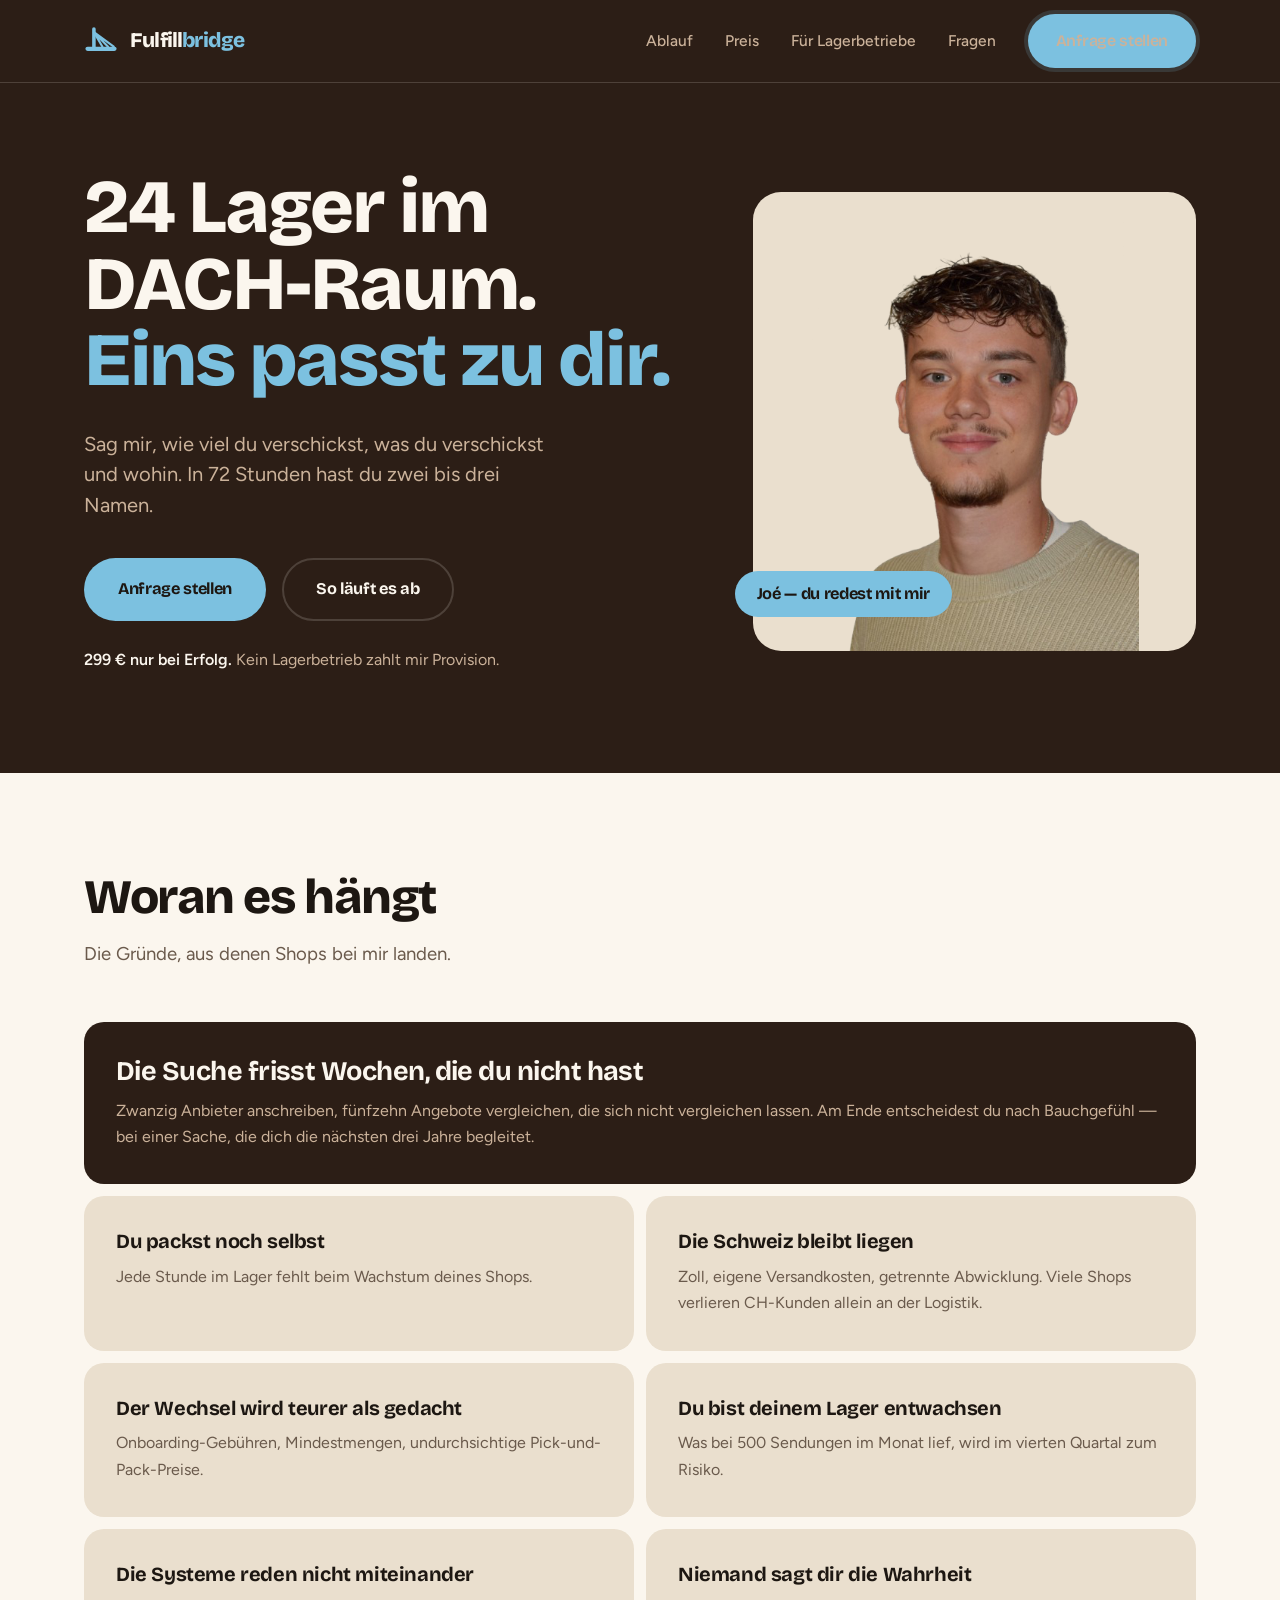
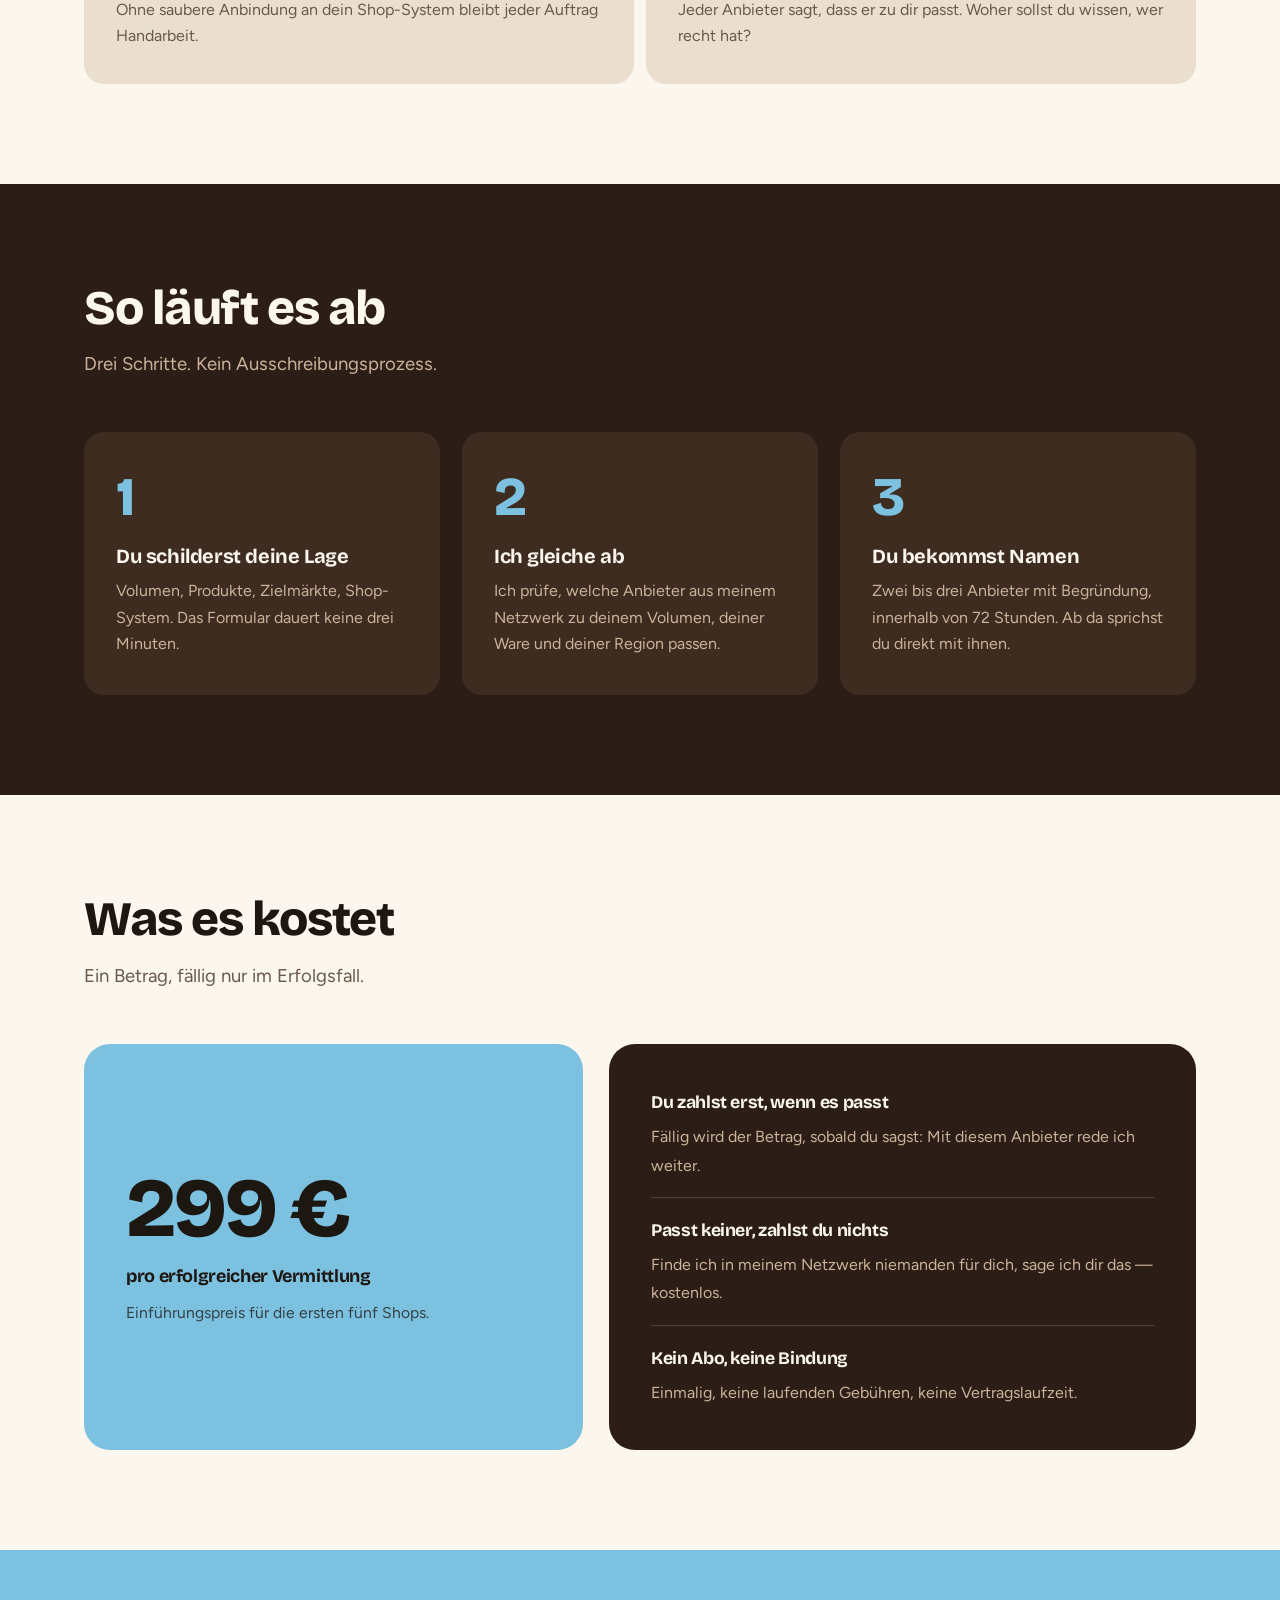
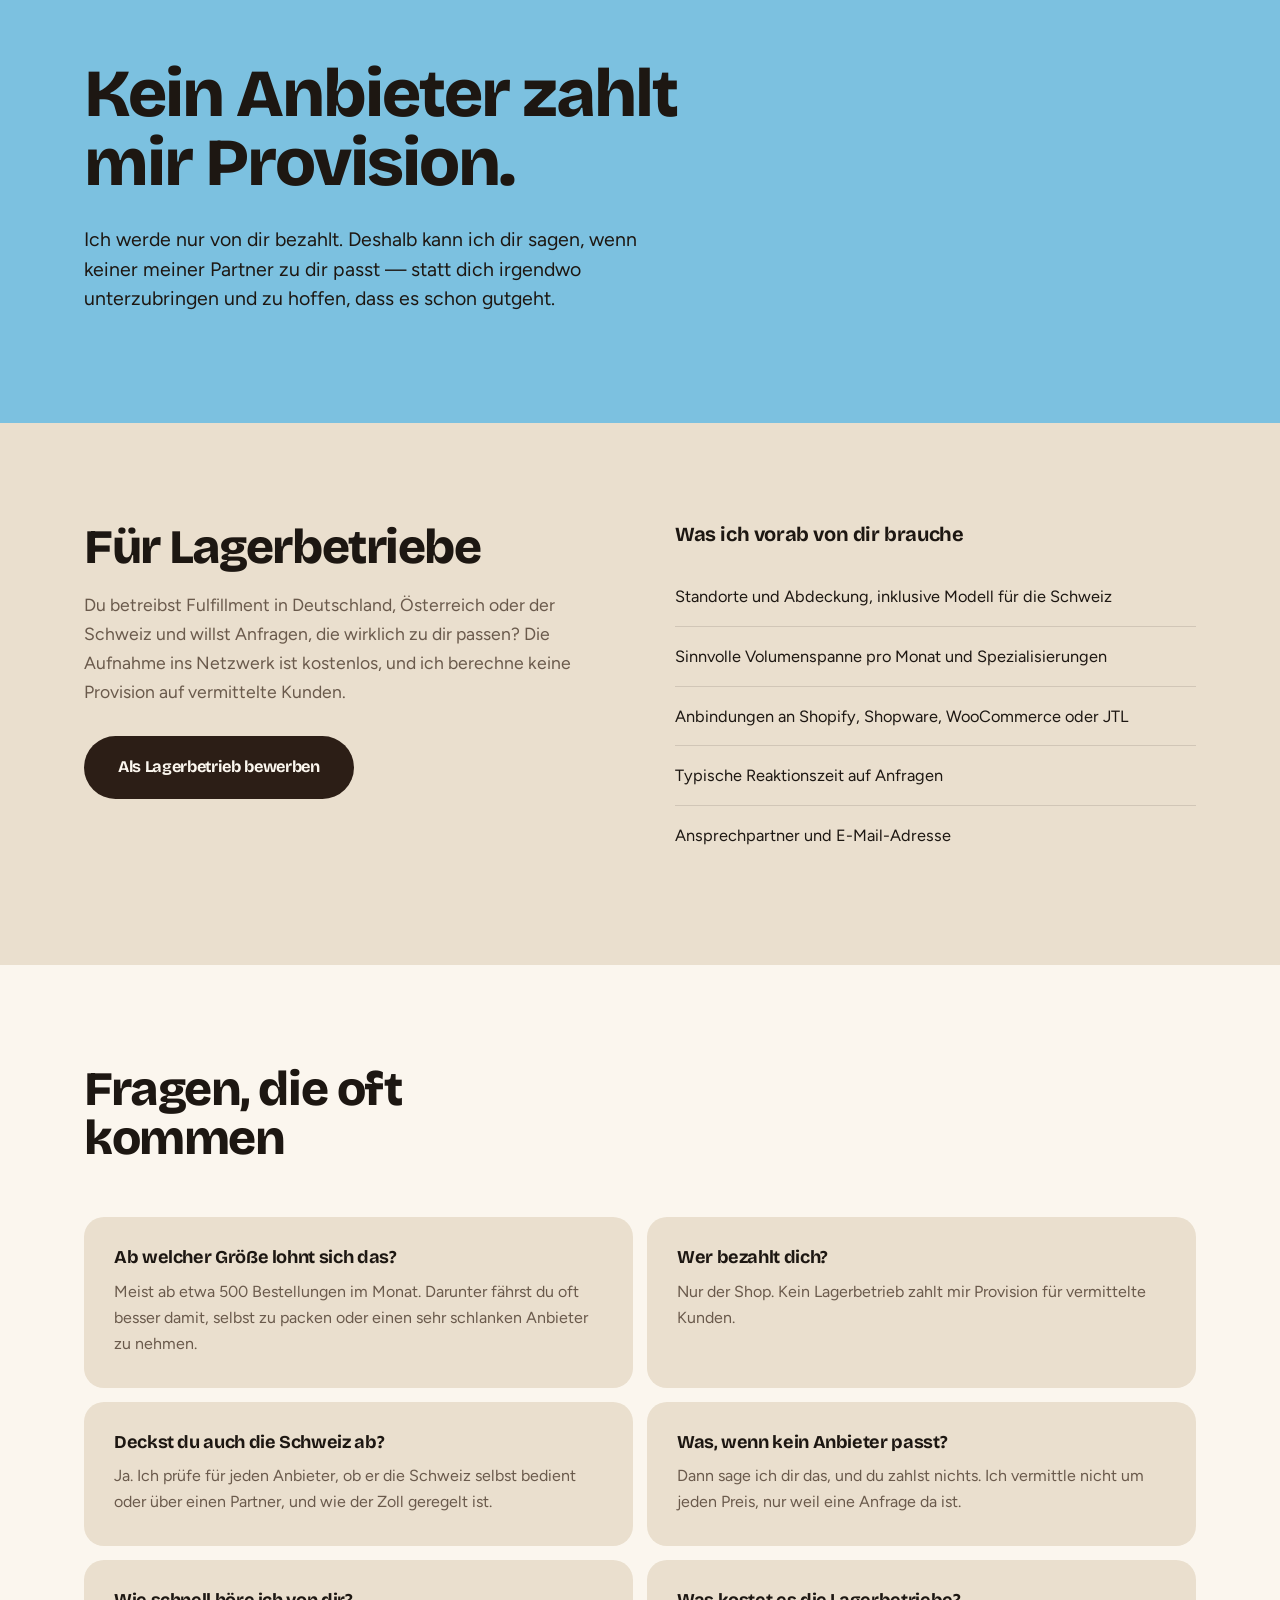
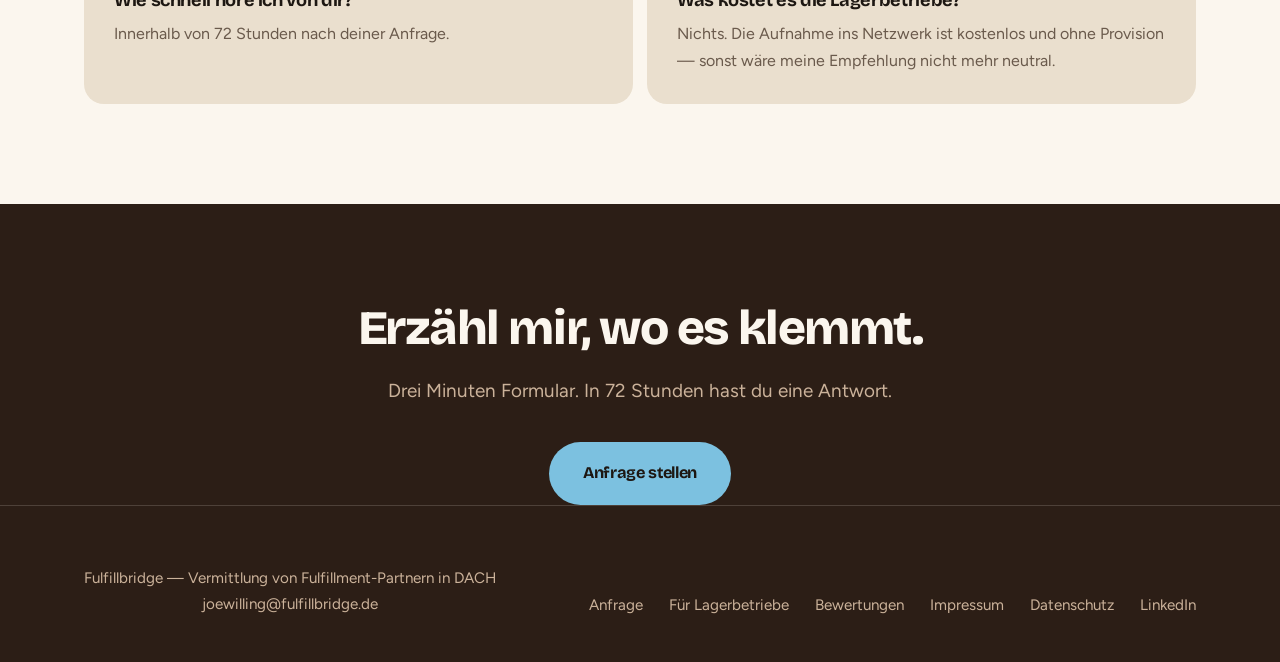
==== commit 700c823a: "Add files via upload" ====
--- a/index.html
+++ b/index.html
@@ -86,7 +86,7 @@
       </div>
       <div class="portrait">
         <div class="portrait-panel">
-          <img src="/foto.png" alt="Joé Willing, Gründer von Fulfillbridge" width="330" height="420" />
+          <img src="/foto.png" alt="Joé Willing, Gründer von Fulfillbridge" width="436" height="572" />
         </div>
         <div class="portrait-tag">Joé — du redest mit mir</div>
       </div>
@@ -354,5 +354,11 @@
   })();
 })();
 </script>
+<!-- Nur auf schmalen Bildschirmen sichtbar -->
+<div class="mobile-cta">
+  <span><b>299 € nur bei Erfolg</b>Antwort in 72 Stunden</span>
+  <a href="/anfrage" class="btn btn-accent">Anfrage stellen</a>
+</div>
+
 </body>
 </html>
--- a/fonts/fonts.css
+++ b/fonts/fonts.css
@@ -0,0 +1,49 @@
+/* ===========================================================
+   Lokal eingebundene Schriften – es gehen keine Daten an Google.
+
+   Benötigte Dateien in diesem Ordner (/fonts/):
+     bricolage-600.woff2
+     bricolage-700.woff2
+     bricolage-800.woff2
+     figtree-400.woff2
+     figtree-500.woff2
+     figtree-600.woff2
+
+   Bezug: gwfh.mranftl.com – Schrift wählen, Charset "latin",
+   die oben genannten Gewichte, herunterladen, entpacken und
+   exakt auf diese Namen umbenennen.
+   =========================================================== */
+
+/* ---------- Bricolage Grotesque (Überschriften) ---------- */
+@font-face{
+  font-family:'Bricolage Grotesque';
+  font-style:normal; font-weight:600; font-display:swap;
+  src:url('/fonts/bricolage-600.woff2') format('woff2');
+}
+@font-face{
+  font-family:'Bricolage Grotesque';
+  font-style:normal; font-weight:700; font-display:swap;
+  src:url('/fonts/bricolage-700.woff2') format('woff2');
+}
+@font-face{
+  font-family:'Bricolage Grotesque';
+  font-style:normal; font-weight:800; font-display:swap;
+  src:url('/fonts/bricolage-800.woff2') format('woff2');
+}
+
+/* ---------- Figtree (Fließtext) ---------- */
+@font-face{
+  font-family:'Figtree';
+  font-style:normal; font-weight:400; font-display:swap;
+  src:url('/fonts/figtree-400.woff2') format('woff2');
+}
+@font-face{
+  font-family:'Figtree';
+  font-style:normal; font-weight:500; font-display:swap;
+  src:url('/fonts/figtree-500.woff2') format('woff2');
+}
+@font-face{
+  font-family:'Figtree';
+  font-style:normal; font-weight:600; font-display:swap;
+  src:url('/fonts/figtree-600.woff2') format('woff2');
+}
--- a/styles.css
+++ b/styles.css
@@ -94,8 +94,12 @@
 .btn:disabled,.btn[disabled]{opacity:0.55;cursor:not-allowed;transform:none;}
 
 /* ---- Kopfzeile ------------------------------------------- */
-.site-head{background:var(--dark);color:var(--light);}
+.site-head{background:var(--dark);color:var(--light);
+  position:sticky;top:0;z-index:100;border-bottom:1px solid var(--edge);}
 .site-head .inner{display:flex;align-items:center;justify-content:space-between;height:82px;}
+/* Der Handlungsaufruf in der Kopfzeile bekommt bewusst mehr Gewicht als die Links daneben. */
+.site-head .btn-accent{box-shadow:0 0 0 4px rgba(124,193,224,0.16);font-size:1rem;padding:12px 26px;}
+.site-head .btn-accent:hover{box-shadow:0 0 0 6px rgba(124,193,224,0.24);}
 .brand{display:flex;align-items:center;gap:12px;text-decoration:none;color:var(--light);}
 .brand svg{color:var(--accent);flex-shrink:0;}
 .brand-word{font-family:var(--display);font-weight:800;font-size:1.3rem;letter-spacing:-0.04em;line-height:1;}
@@ -123,7 +127,8 @@
 .portrait{position:relative;}
 .portrait-panel{background:var(--light-2);border-radius:28px;padding:26px 26px 0;
   display:flex;flex-direction:column;align-items:center;}
-.portrait-panel img{width:100%;max-width:330px;}
+.portrait-panel img{width:100%;max-width:330px;height:auto;
+  aspect-ratio:436/572;object-fit:contain;}
 .portrait-tag{position:absolute;left:-18px;bottom:34px;background:var(--accent);color:var(--ink);
   font-family:var(--display);font-weight:700;font-size:1.02rem;letter-spacing:-0.02em;
   padding:13px 22px;border-radius:100px;line-height:1.2;}
@@ -321,6 +326,22 @@
 .article-cta h3{font-size:1.5rem;margin-bottom:12px;}
 .article-cta p{color:var(--on-dark);margin-bottom:26px;}
 
+/* ---- Handlungsaufruf am unteren Rand (nur Handy) --------- */
+.mobile-cta{display:none;}
+@media (max-width:920px){
+  .mobile-cta{
+    display:flex;position:fixed;left:0;right:0;bottom:0;z-index:120;
+    align-items:center;justify-content:space-between;gap:14px;
+    background:var(--dark);border-top:1px solid var(--edge);
+    padding:12px 20px calc(12px + env(safe-area-inset-bottom));
+  }
+  .mobile-cta span{font-size:0.86rem;color:var(--on-dark);line-height:1.35;}
+  .mobile-cta span b{display:block;color:var(--light);font-weight:600;font-size:0.95rem;}
+  .mobile-cta .btn{padding:12px 22px;font-size:0.95rem;white-space:nowrap;}
+  /* Platz schaffen, damit die Leiste nichts verdeckt */
+  body{padding-bottom:82px;}
+}
+
 /* ---- Bewegung -------------------------------------------- */
 @keyframes rise{from{opacity:0;transform:translateY(14px);}to{opacity:1;transform:translateY(0);}}
 .hero h1{animation:rise .55s ease both;}
@@ -332,8 +353,18 @@
 @media (max-width:920px){
   .wrap,.wrap-narrow{padding:0 22px;}
   body{font-size:16px;}
-  section,.stance{padding:62px 0;}
-  .hero{padding:54px 0 62px;}
+
+  /* Eigene Schriftstufe fürs Handy. Die Untergrenzen der
+     clamp-Werte oben sind für schmale Bildschirme zu hoch. */
+  h1{font-size:clamp(1.95rem,8.4vw,2.6rem);letter-spacing:-0.032em;line-height:1.06;}
+  h2{font-size:1.62rem;margin-bottom:12px;}
+  h3{font-size:1.1rem;}
+  .lede{font-size:1.08rem;line-height:1.55;}
+  .sec-intro{margin-bottom:32px;max-width:none;}
+  .sec-intro p{font-size:1.02rem;margin-top:10px;}
+
+  section,.stance{padding:56px 0;}
+  .hero{padding:38px 0 52px;}
   .hero-grid,.split,.price-wrap,.form-page{grid-template-columns:1fr;gap:40px;}
   .form-page{padding:46px 0 64px;}
   .steps,.pain-list,.qa-grid,.rev-grid{grid-template-columns:1fr;}
@@ -347,9 +378,51 @@
   .price-badge,.price-facts,.form-card,.article-cta{padding:32px 26px;}
   .closer{padding-top:62px;}
   .closer + .site-foot{margin-top:62px;}
-  .review-card{width:280px;}
+  .review-card{width:270px;padding:22px 20px;}
+  .review-text{font-size:0.94rem;}
   .marquee-track{animation-duration:36s;}
   .modal{padding:30px 24px;}
+
+  /* Kacheln und Zahlen kompakter, damit weniger gescrollt werden muss */
+  .pain{padding:24px 22px;}
+  .pain h3{margin-bottom:7px;}
+  .pain p{font-size:0.96rem;}
+  .pain-wide h3{font-size:1.3rem;}
+  .step{padding:26px 24px;}
+  .step-n{font-size:2.4rem;margin-bottom:12px;}
+  .step p{font-size:0.96rem;}
+  .qa{padding:24px 22px;}
+  .qa h3{font-size:1.05rem;margin-bottom:7px;}
+  .qa p{font-size:0.96rem;}
+  .plainlist li{padding:13px 0;font-size:0.97rem;}
+
+  .price-amount{font-size:2.9rem;}
+  .price-cap{font-size:1rem;margin-top:10px;}
+  .price-sub{font-size:0.92rem;}
+  .fact b{font-size:1.02rem;}
+  .fact span{font-size:0.96rem;}
+
+  .stance{padding:64px 0;}
+  .stance h2{font-size:2rem;max-width:none;margin-bottom:18px;}
+  .stance p{font-size:1.06rem;}
+
+  .closer h2{font-size:1.8rem;}
+  .closer p{font-size:1.04rem;margin-bottom:28px;}
+
+  .hero .lede{margin-bottom:28px;}
+  .hero-actions{gap:12px;margin-bottom:20px;}
+  .hero-actions .btn{flex:1;text-align:center;padding:15px 20px;}
+  .hero-note{font-size:0.94rem;}
+  .portrait-tag{font-size:0.94rem;padding:11px 18px;}
+
+  .btn{font-size:0.98rem;padding:15px 28px;}
+  .form-card h2{font-size:1.2rem;}
+  .form-page h1{font-size:clamp(1.85rem,7.6vw,2.4rem);}
+  .legal h1,.rev-page h1,.article h1{font-size:clamp(1.85rem,7.6vw,2.4rem);}
+  .legal h2{font-size:1.25rem;margin:40px 0 12px;padding-top:22px;}
+  .article h2{font-size:1.35rem;margin:38px 0 12px;}
+  .rev-avg{font-size:2.3rem;}
+  .reviews-avg{font-size:2.1rem;}
 }
 
 @media (prefers-reduced-motion:reduce){
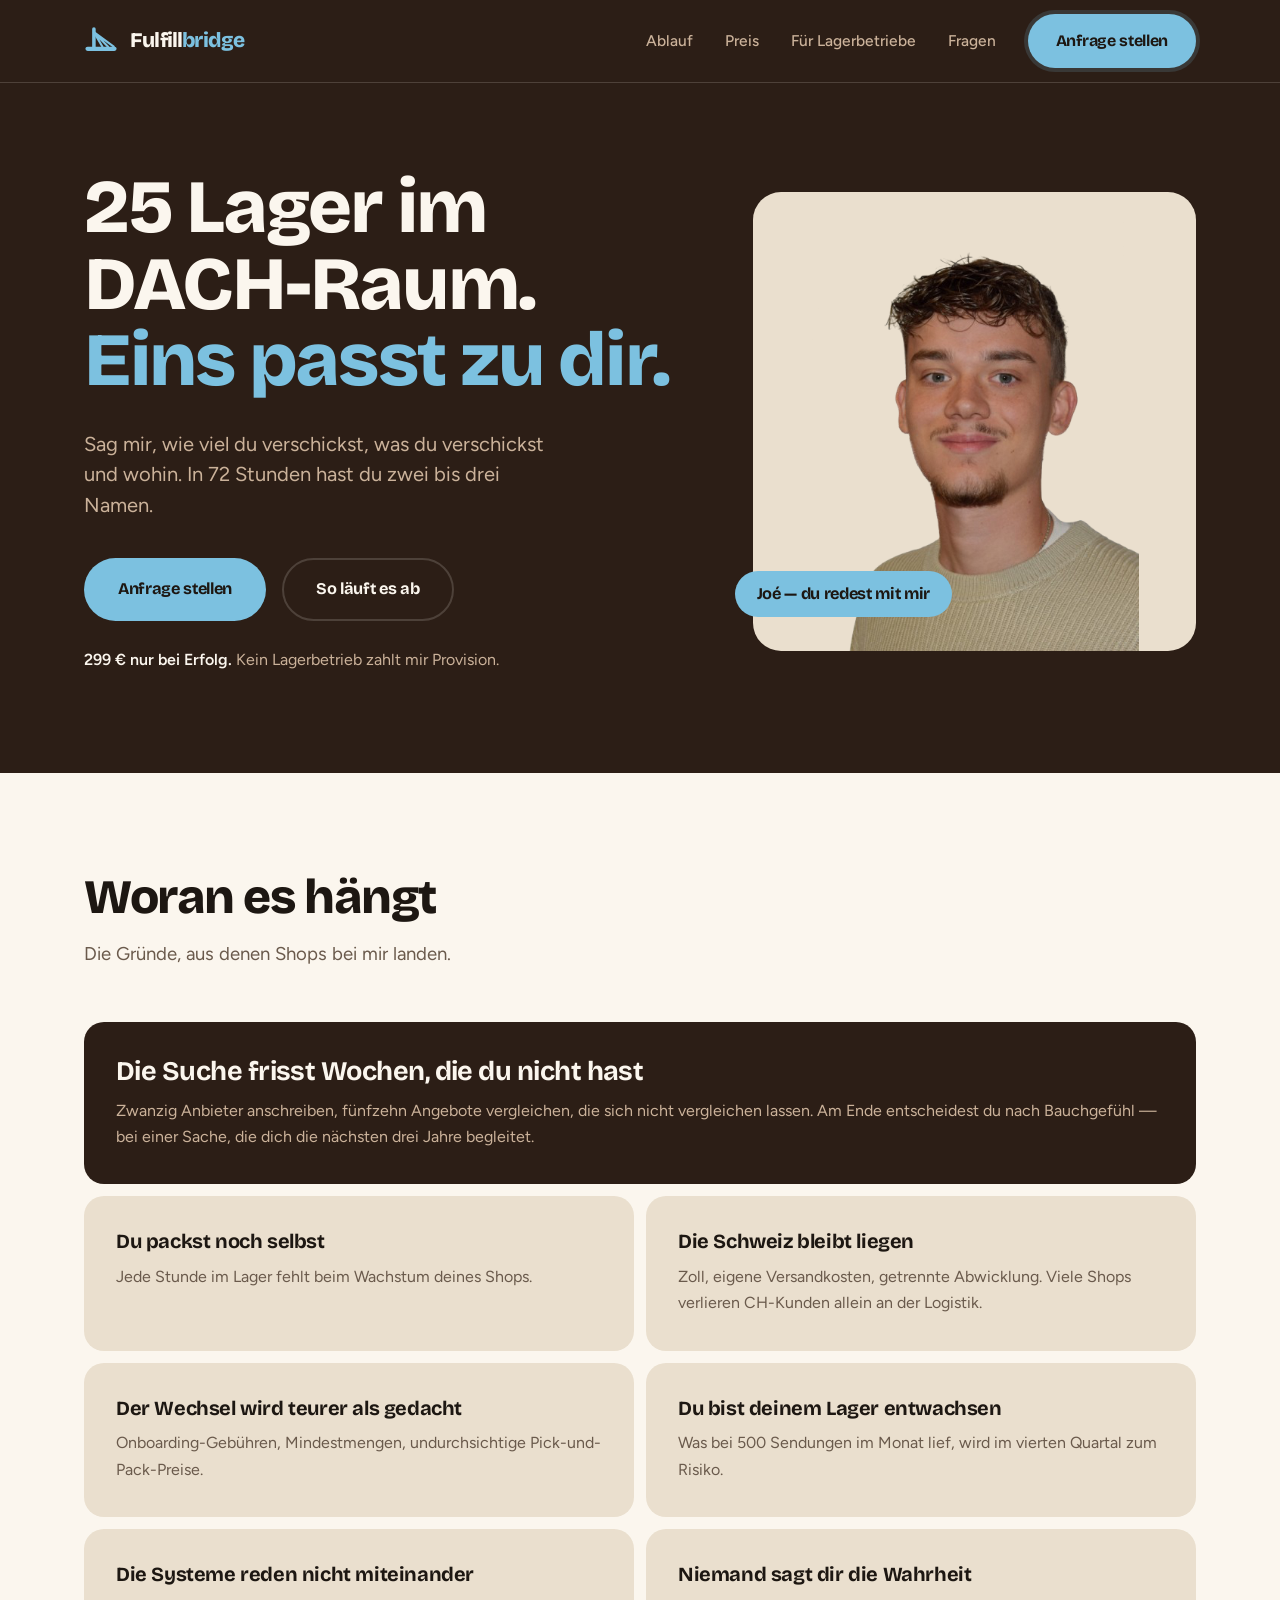
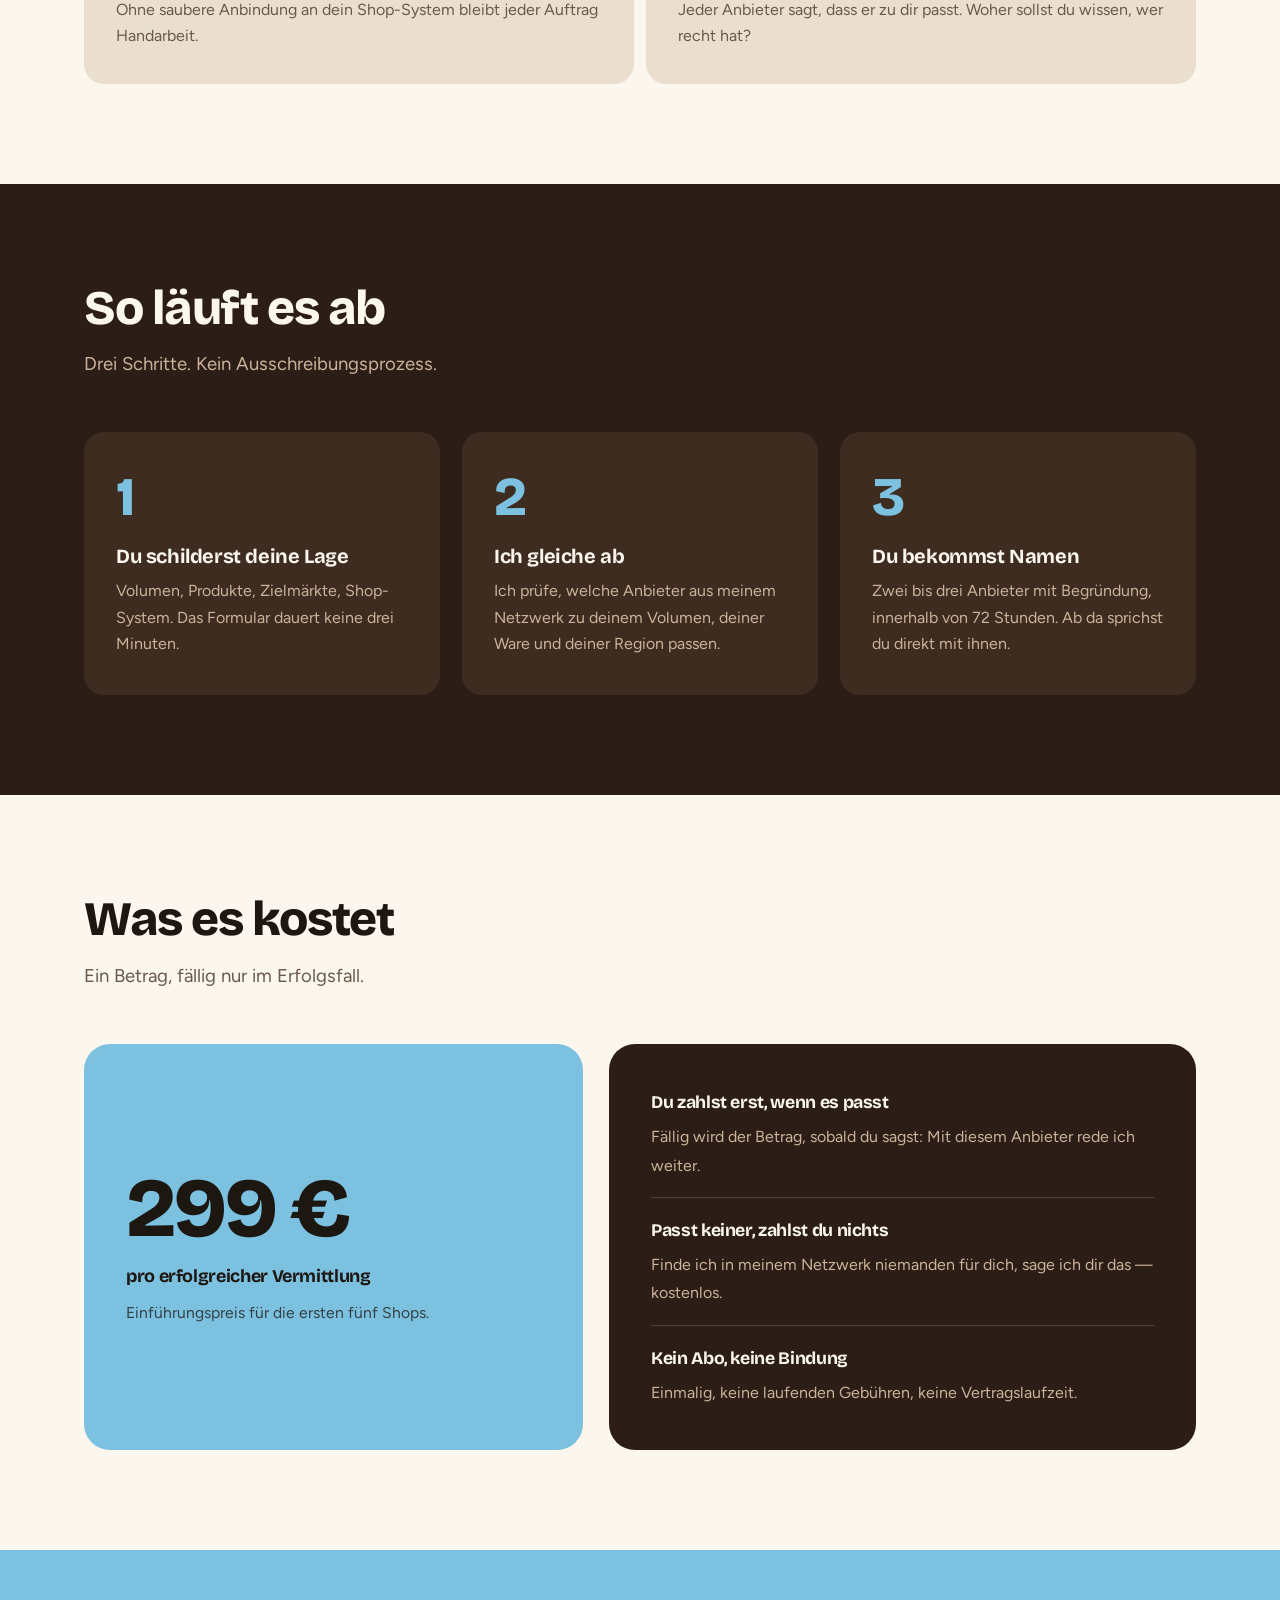
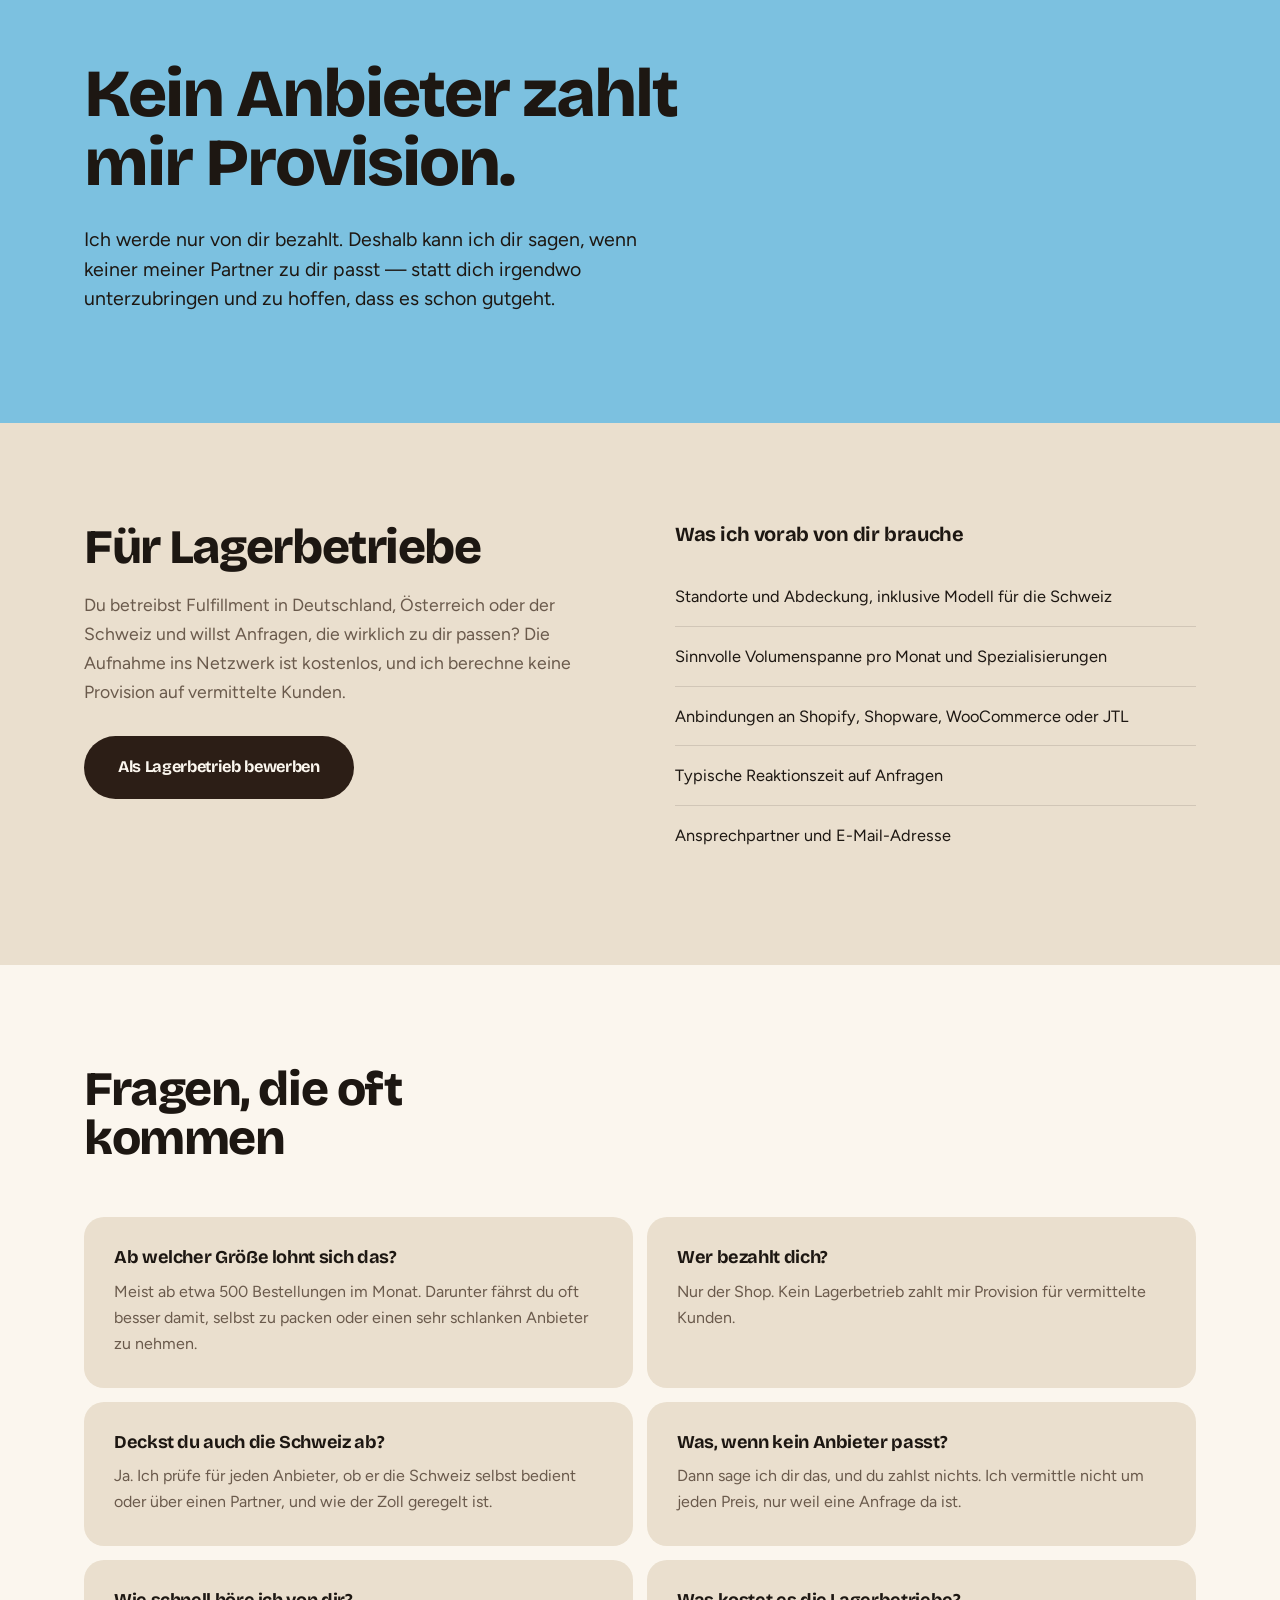
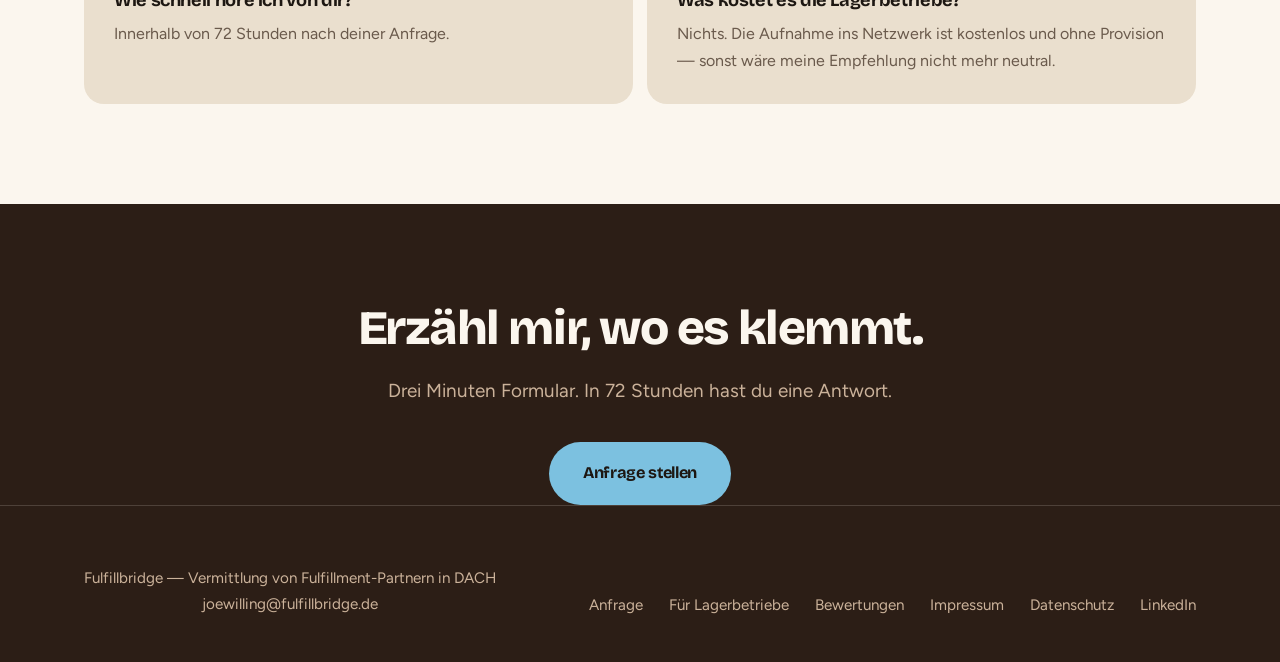
==== commit 551cccd6: "Add files via upload" ====
--- a/index.html
+++ b/index.html
@@ -4,7 +4,7 @@
 <meta charset="UTF-8" />
 <meta name="viewport" content="width=device-width, initial-scale=1.0" />
 <title>Fulfillment-Partner finden in DACH | Fulfillbridge</title>
-<meta name="description" content="24 geprüfte Fulfillment-Partner in Deutschland, Österreich und der Schweiz. Ich sage dir, welcher zu deinem Shop passt — in 72 Stunden. 299 € nur bei Erfolg." />
+<meta name="description" content="25 geprüfte Fulfillment-Partner in Deutschland, Österreich und der Schweiz. Ich sage dir, welcher zu deinem Shop passt — in 72 Stunden. 299 € nur bei Erfolg." />
 <link rel="canonical" href="https://fulfillbridge.de/" />
 
 <link rel="icon" href="/favicon.svg" type="image/svg+xml" />
@@ -13,7 +13,7 @@
 <meta property="og:type" content="website" />
 <meta property="og:url" content="https://fulfillbridge.de/" />
 <meta property="og:title" content="Fulfillment-Partner finden in DACH | Fulfillbridge" />
-<meta property="og:description" content="24 geprüfte Fulfillment-Partner in DACH. In 72 Stunden weißt du, welcher zu dir passt. 299 € nur bei Erfolg." />
+<meta property="og:description" content="25 geprüfte Fulfillment-Partner in DACH. In 72 Stunden weißt du, welcher zu dir passt. 299 € nur bei Erfolg." />
 <meta property="og:locale" content="de_DE" />
 <meta property="og:image" content="https://fulfillbridge.de/og-image.png" />
 <meta property="og:image:width" content="1200" />
@@ -76,7 +76,7 @@
   <div class="hero">
     <div class="wrap hero-grid">
       <div>
-        <h1>24 Lager im<br />DACH-Raum.<br /><span>Eins passt zu dir.</span></h1>
+        <h1>25 Lager im<br />DACH-Raum.<br /><span>Eins passt zu dir.</span></h1>
         <p class="lede">Sag mir, wie viel du verschickst, was du verschickst und wohin. In 72 Stunden hast du zwei bis drei Namen.</p>
         <div class="hero-actions">
           <a href="/anfrage" class="btn btn-accent">Anfrage stellen</a>
--- a/styles.css
+++ b/styles.css
@@ -66,11 +66,11 @@
 /* ---- Flächen --------------------------------------------- */
 .band-dark{background:var(--dark);color:var(--light);}
 .band-dark .soft{color:var(--on-dark);}
-.band-dark a{color:var(--accent);}
+.band-dark a:not(.btn){color:var(--accent);}
 .band-light{background:var(--light);color:var(--ink);}
 .band-sand{background:var(--light-2);color:var(--ink);}
 .band-loud{background:var(--accent);color:var(--ink);}
-.band-loud a{color:var(--ink);}
+.band-loud a:not(.btn){color:var(--ink);}
 section{padding:100px 0;}
 
 /* ---- Schaltflächen --------------------------------------- */
@@ -81,14 +81,17 @@
   transition:transform .16s ease, background .16s ease, border-color .16s ease;
 }
 .btn:hover{transform:translateY(-2px);}
-.btn-accent{background:var(--accent);color:var(--ink);}
+/* Die Textfarbe wird bewusst erzwungen: Umgebungsregeln für Links
+   (z. B. in der Kopfzeile oder auf dunklen Flächen) dürfen sie nicht
+   überschreiben, sonst wird die Beschriftung unlesbar. */
+.btn-accent{background:var(--accent);color:var(--ink) !important;}
 .btn-accent:hover{background:#96CFE8;}
-.btn-dark{background:var(--dark);color:var(--light);}
+.btn-dark{background:var(--dark);color:var(--light) !important;}
 .btn-dark:hover{background:var(--dark-lt);}
-.btn-light{background:var(--light);color:var(--dark);}
-.btn-outline{background:transparent;color:var(--light);border-color:var(--edge);}
+.btn-light{background:var(--light);color:var(--dark) !important;}
+.btn-outline{background:transparent;color:var(--light) !important;border-color:var(--edge);}
 .btn-outline:hover{border-color:var(--light);}
-.btn-outline-dark{background:transparent;color:var(--ink);border-color:var(--edge-l);}
+.btn-outline-dark{background:transparent;color:var(--ink) !important;border-color:var(--edge-l);}
 .btn-outline-dark:hover{border-color:var(--ink);}
 .btn-sm{padding:11px 22px;font-size:0.94rem;}
 .btn:disabled,.btn[disabled]{opacity:0.55;cursor:not-allowed;transform:none;}
@@ -105,8 +108,8 @@
 .brand-word{font-family:var(--display);font-weight:800;font-size:1.3rem;letter-spacing:-0.04em;line-height:1;}
 .brand-word i{font-style:normal;color:var(--accent);}
 .site-head nav{display:flex;align-items:center;gap:32px;}
-.site-head nav a{font-size:0.97rem;font-weight:500;color:var(--on-dark);text-decoration:none;}
-.site-head nav a:hover{color:var(--light);}
+.site-head nav a:not(.btn){font-size:0.97rem;font-weight:500;color:var(--on-dark);text-decoration:none;}
+.site-head nav a:not(.btn):hover{color:var(--light);}
 .back-link{display:inline-flex;align-items:center;gap:8px;color:var(--on-dark);
   text-decoration:none;font-size:0.95rem;}
 .back-link:hover{color:var(--light);}
@@ -218,7 +221,7 @@
   border-top:1px solid var(--edge);}
 .closer + .site-foot{margin-top:92px;}
 .foot{display:flex;justify-content:space-between;gap:30px;flex-wrap:wrap;align-items:flex-end;}
-.foot a{color:var(--on-dark);text-decoration:none;font-size:0.95rem;}
+.foot a:not(.btn){color:var(--on-dark);text-decoration:none;font-size:0.95rem;}
 .foot a:hover{color:var(--light);}
 .foot-links{display:flex;gap:26px;flex-wrap:wrap;}
 .foot-meta{font-size:0.95rem;line-height:1.7;}
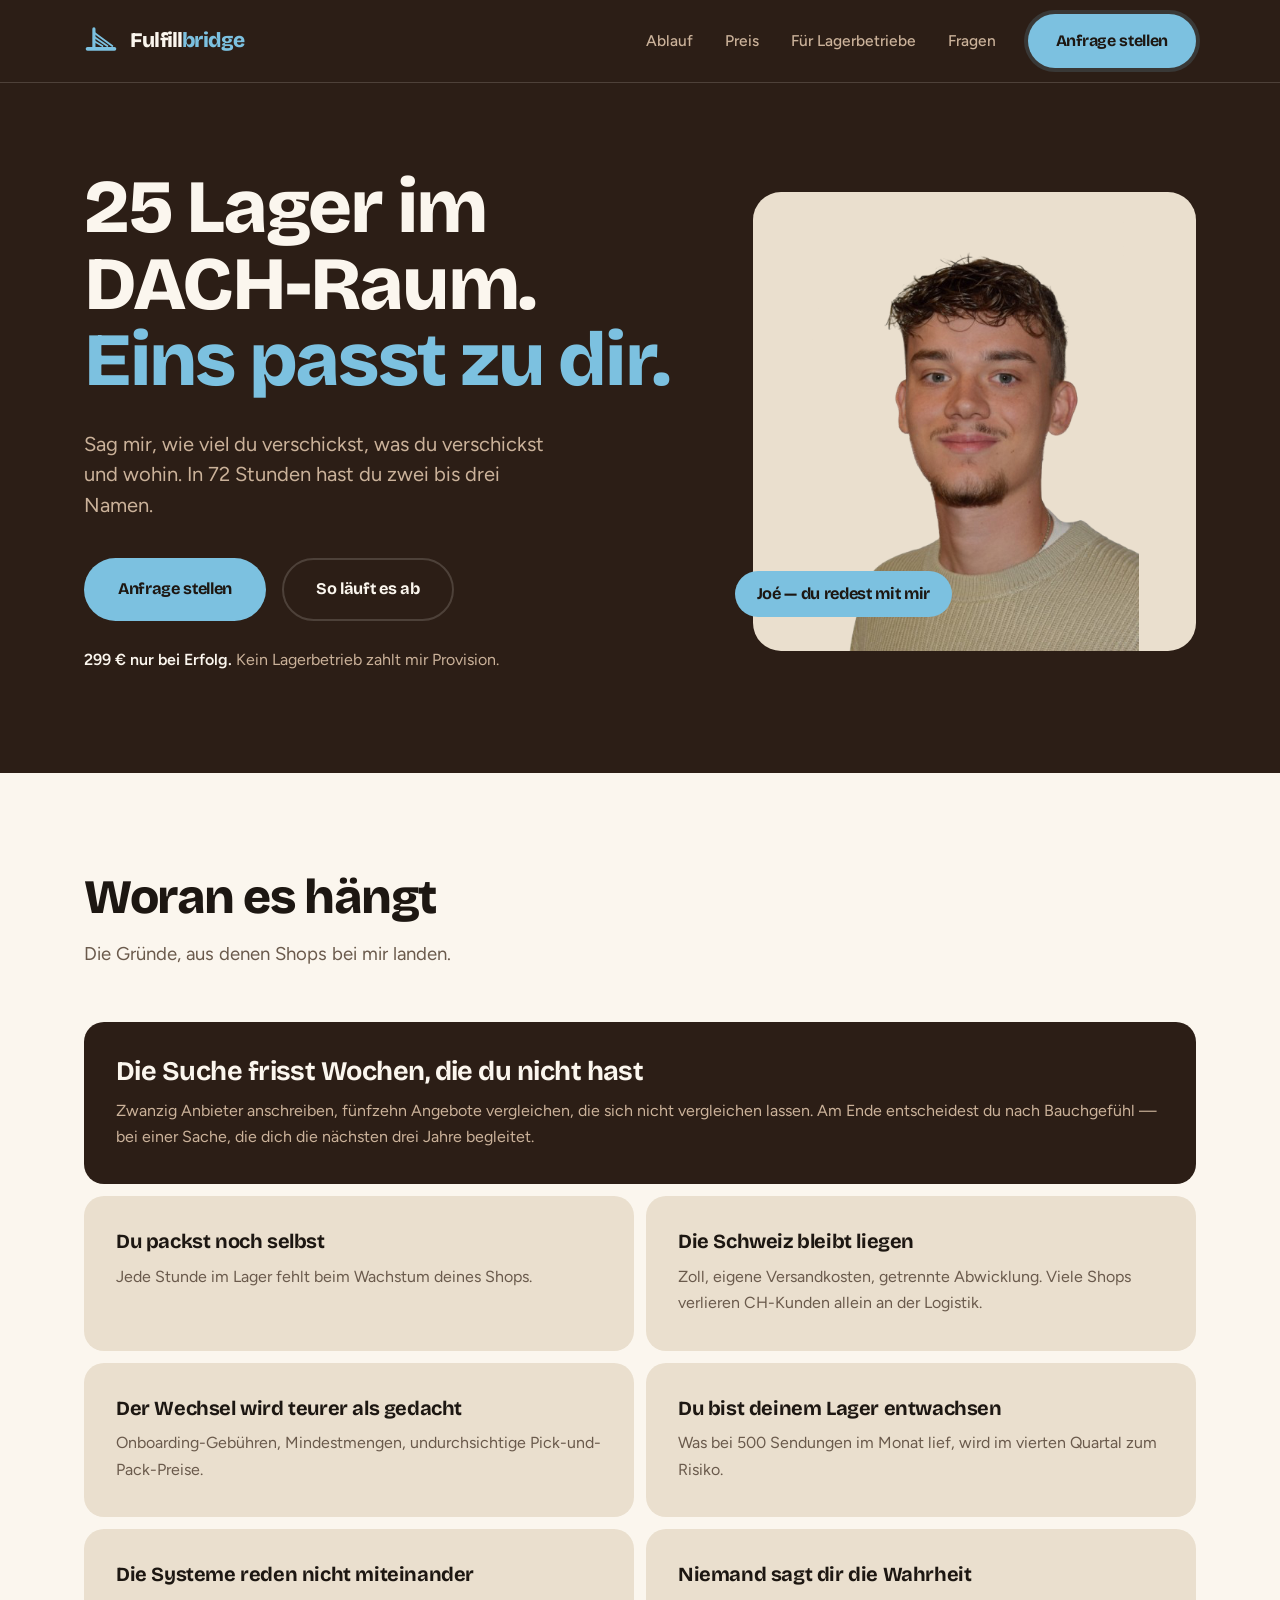
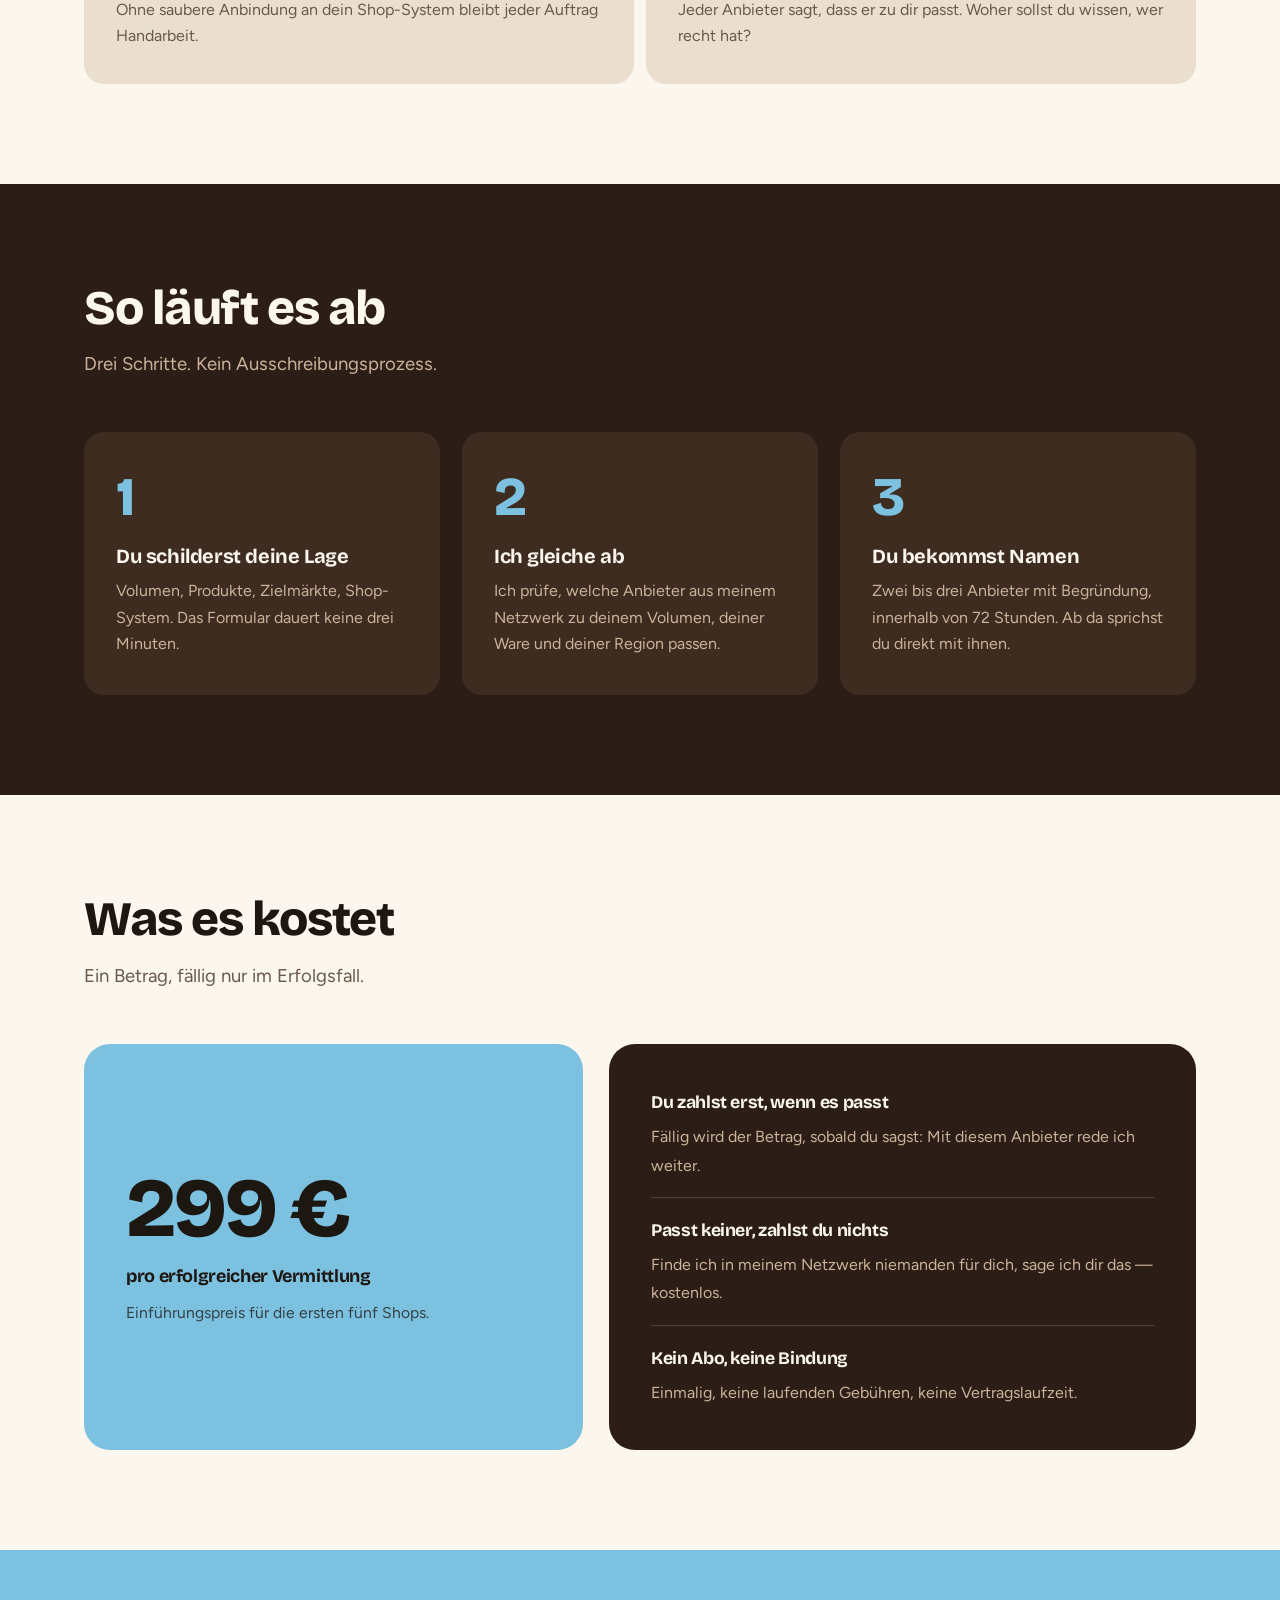
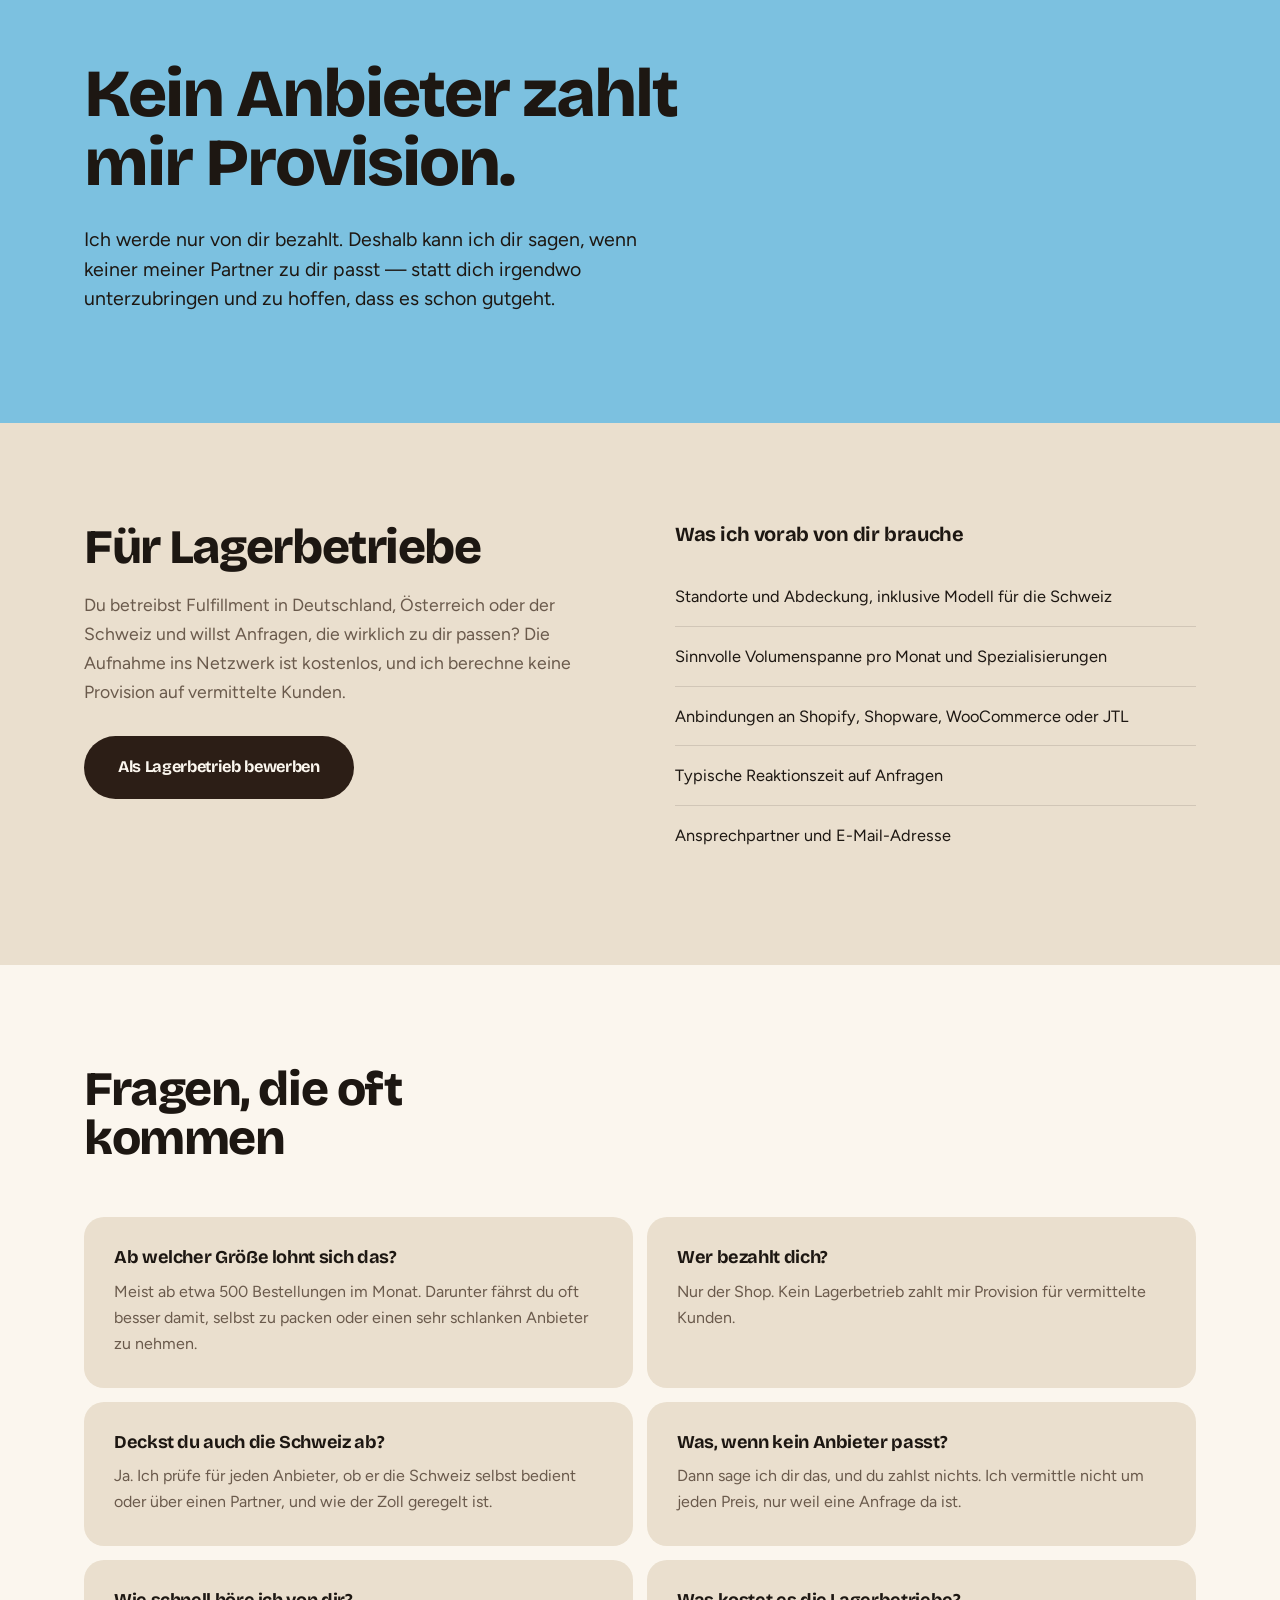
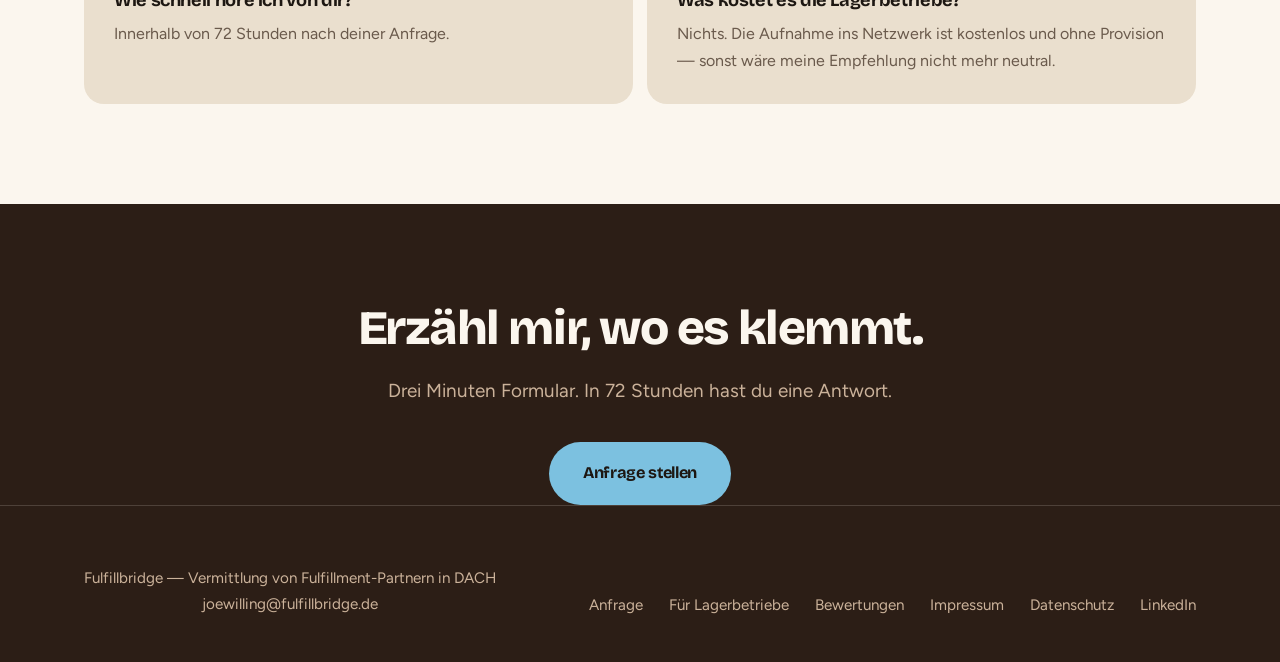
==== commit 9f248cea: "Add files via upload" ====
--- a/index.html
+++ b/index.html
@@ -54,9 +54,9 @@
     <a href="/" class="brand">
       <svg width="34" height="34" viewBox="0 0 48 48" aria-hidden="true">
         <g fill="none" stroke="currentColor" stroke-linecap="round">
-          <path d="M14 7v27" stroke-width="5"/>
-          <path d="M14 11.5 26 32M14 11.5 34 32M14 11.5 42 32" stroke-width="3"/>
-          <path d="M5 35h38" stroke-width="6"/>
+          <path d="M14 7v27" stroke-width="4.5"/>
+          <path d="M14 12 40 31M14 18 33 31M14 24 26 31" stroke-width="2.6"/>
+          <path d="M5 35h38" stroke-width="5.2"/>
         </g>
       </svg>
       <span class="brand-word">Fulfill<i>bridge</i></span>
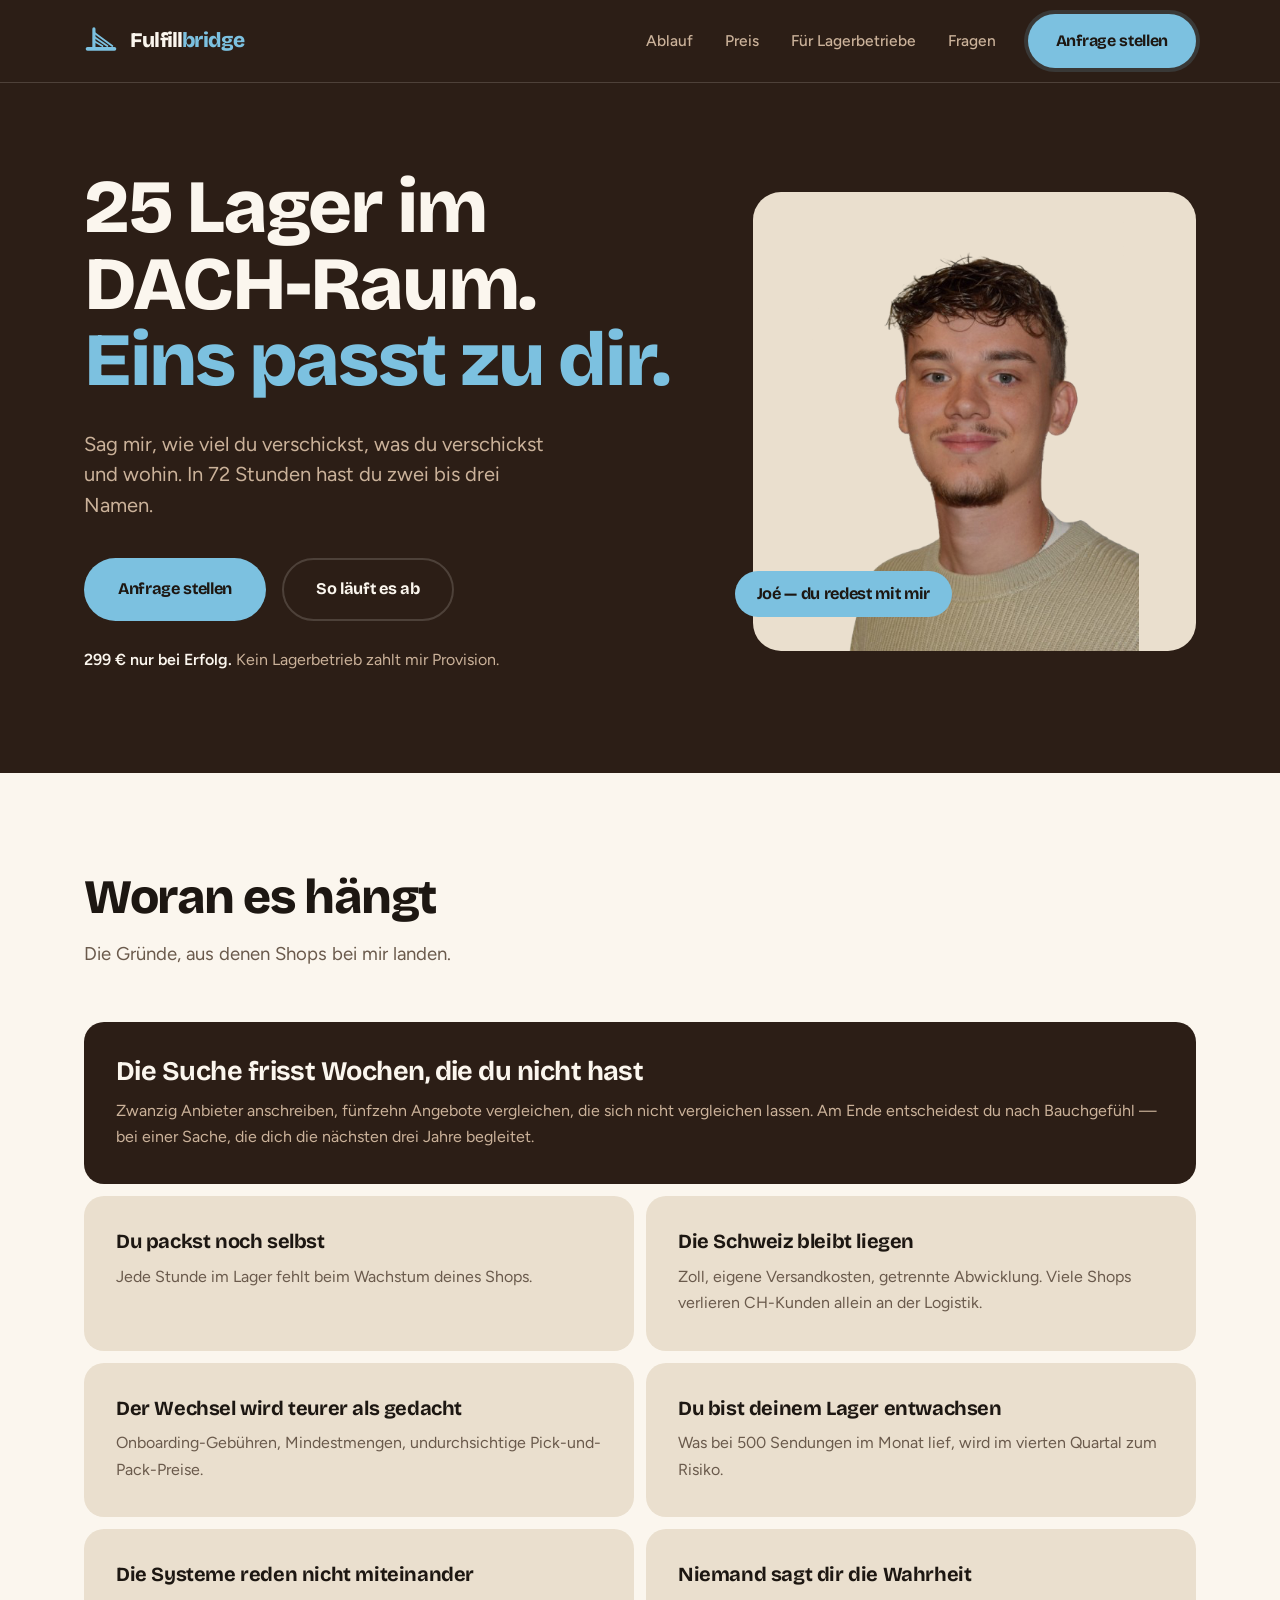
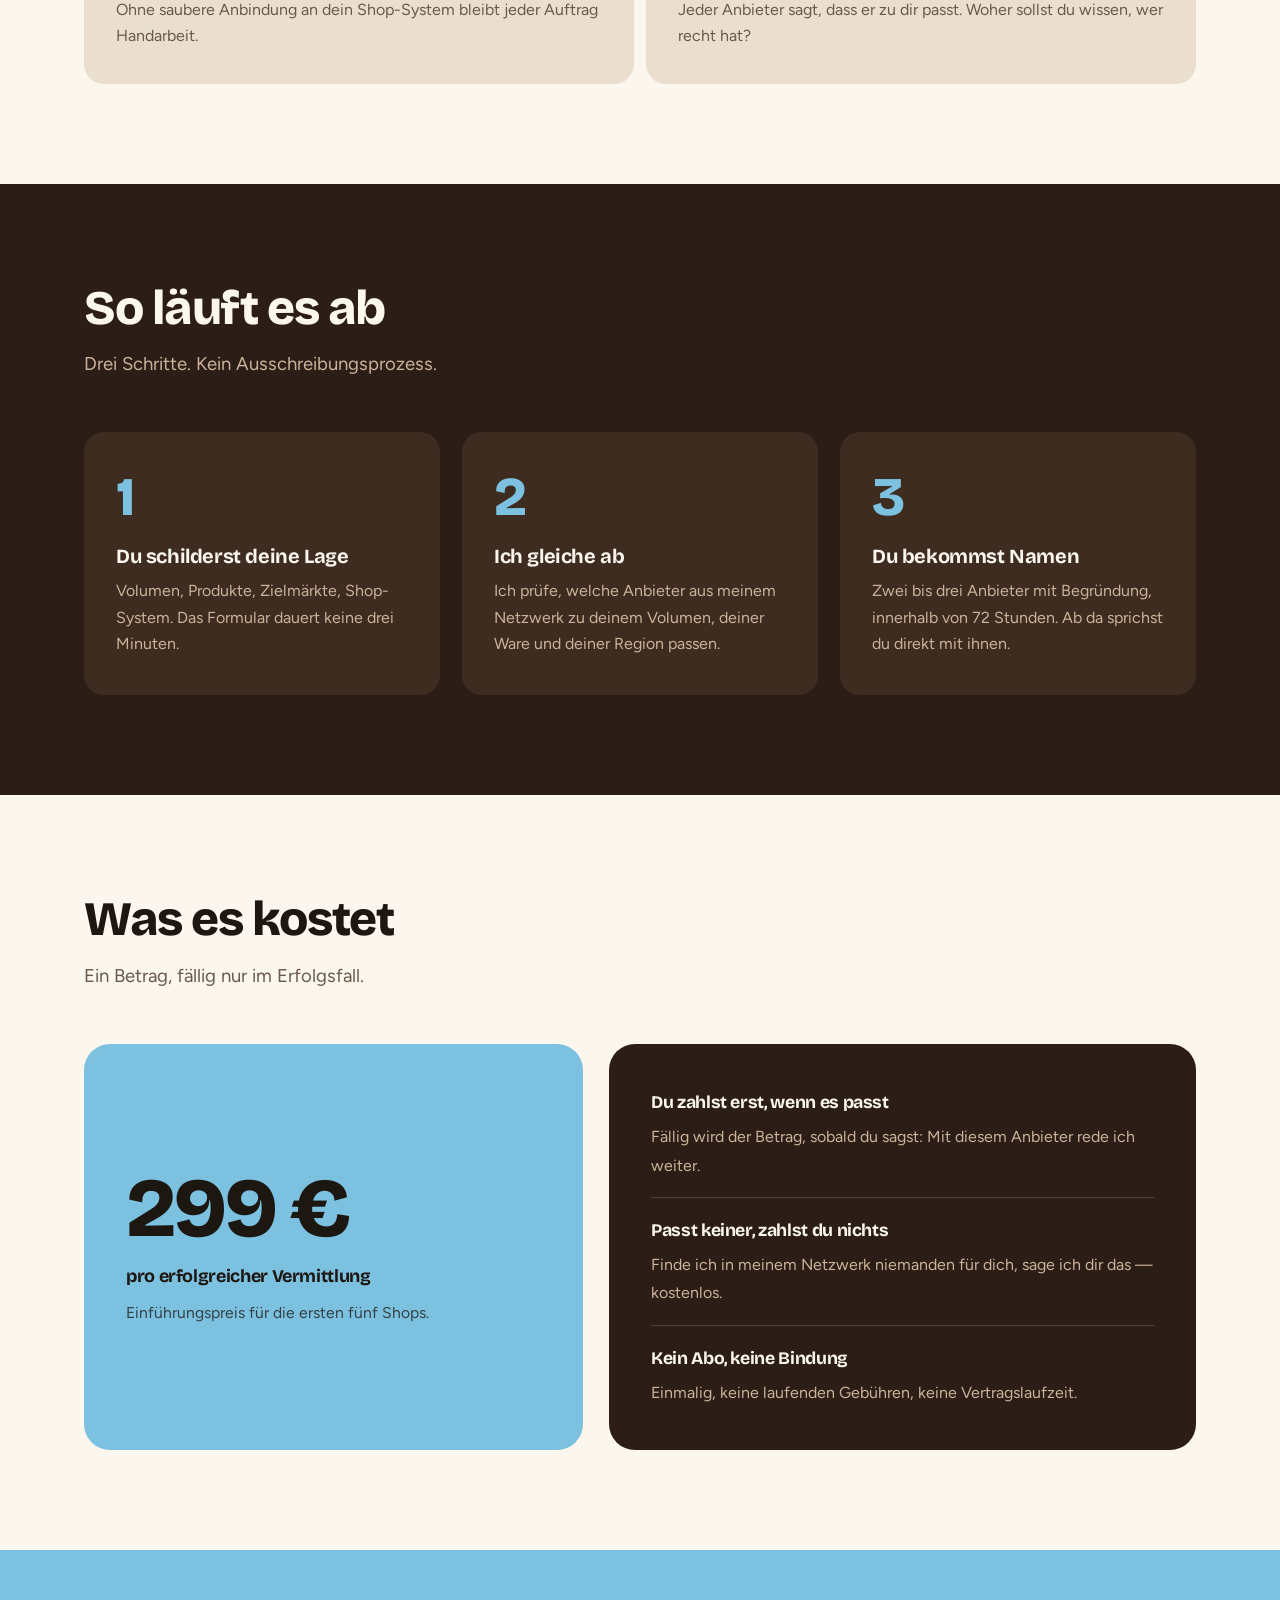
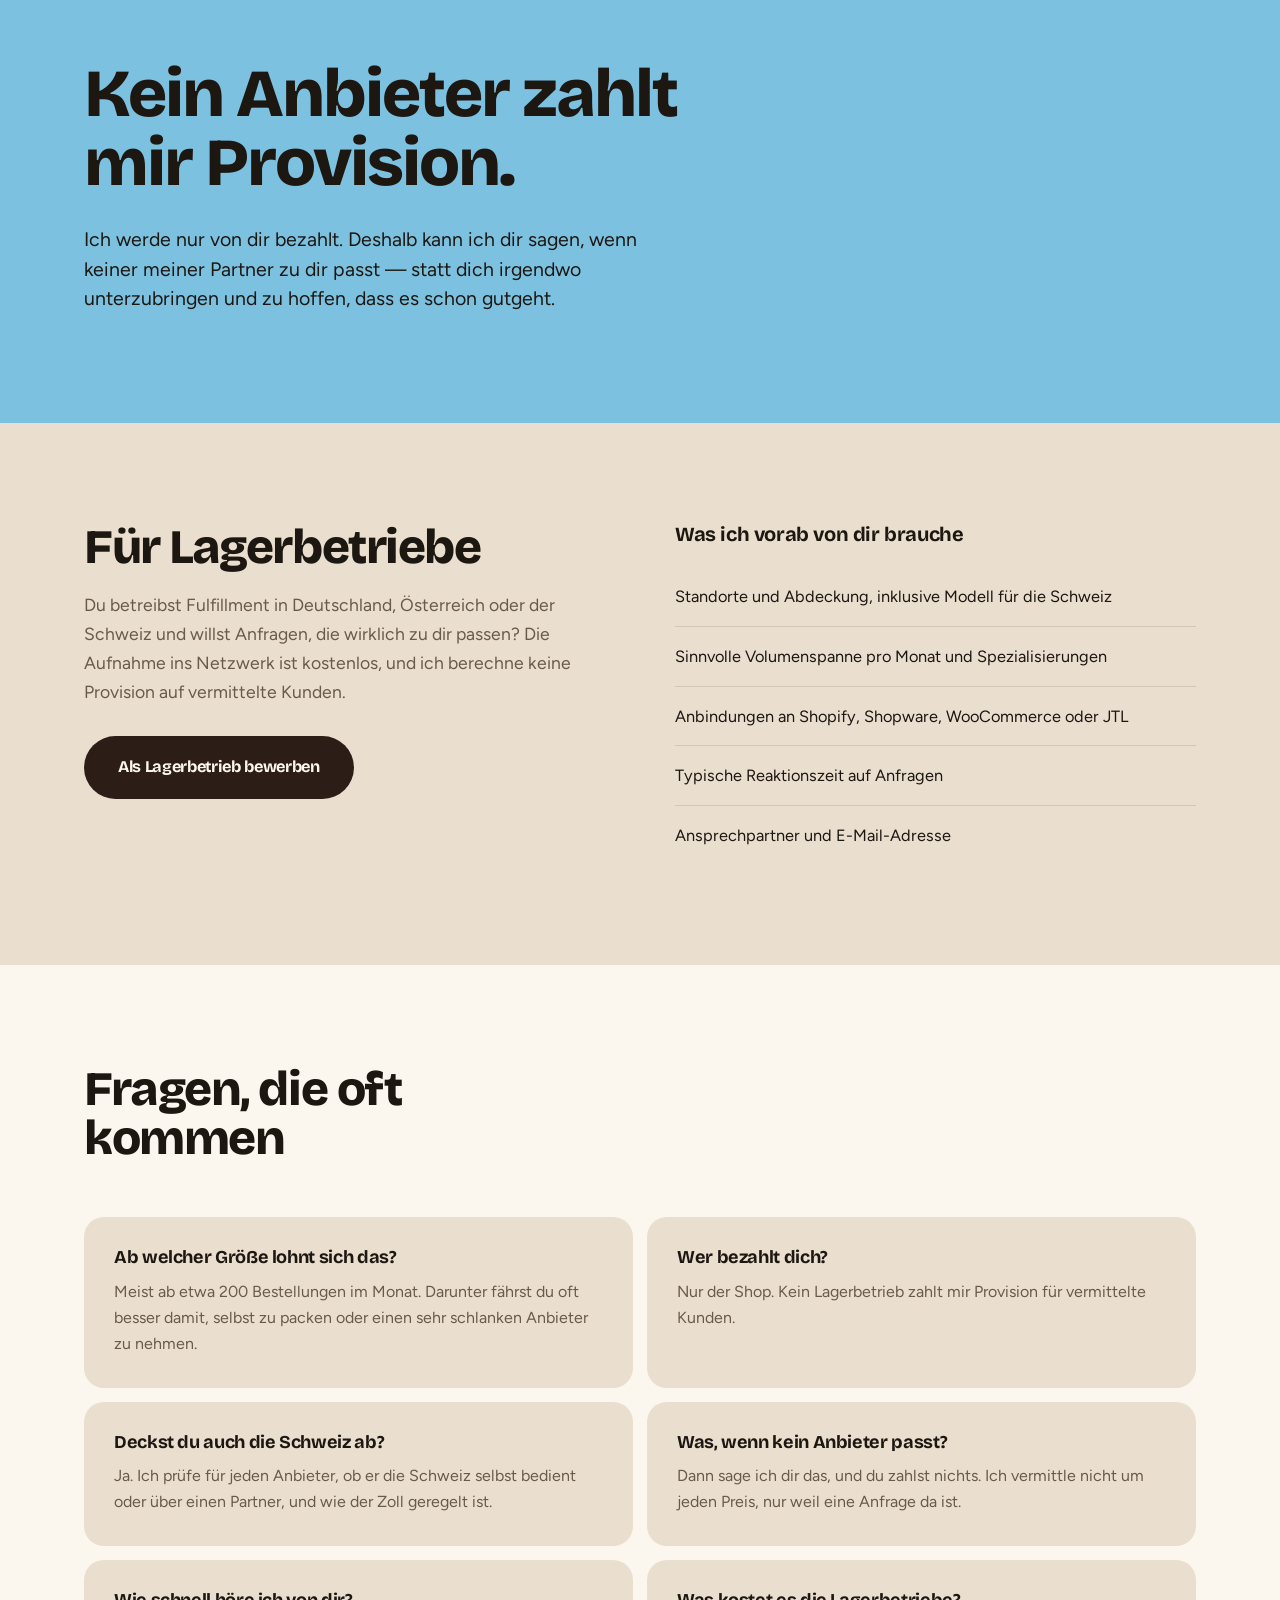
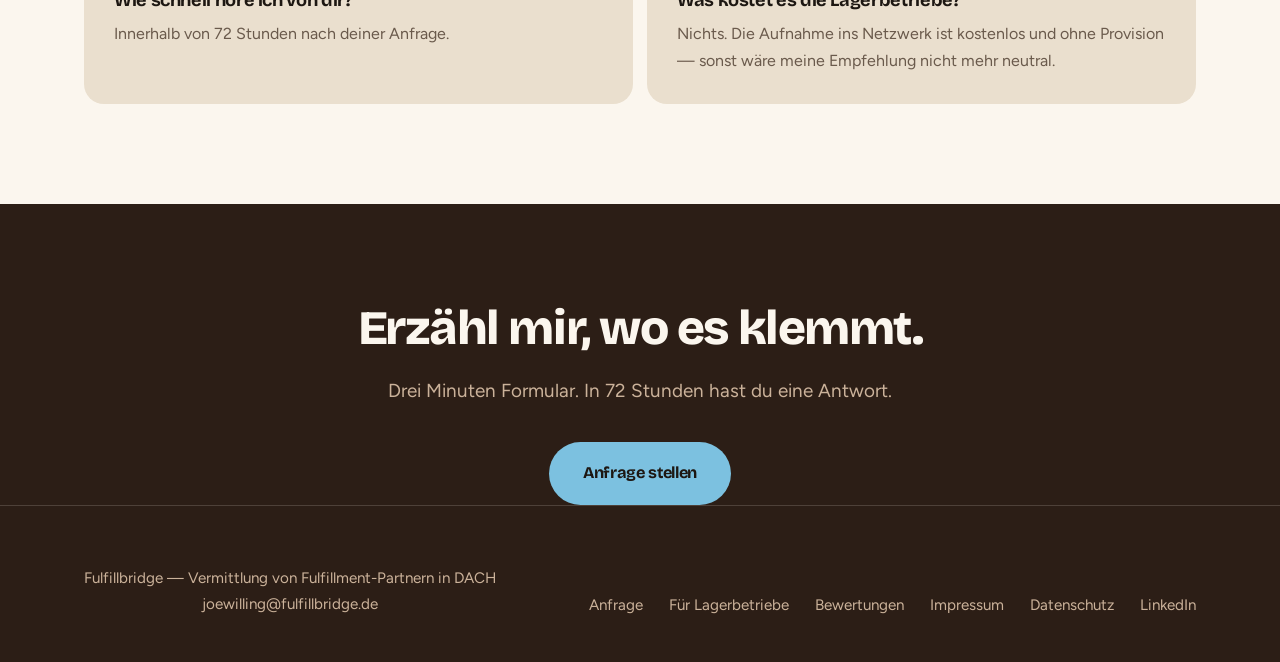
==== commit 331f6f6f: "Update order quantity threshold in FAQ section" ====
--- a/index.html
+++ b/index.html
@@ -241,7 +241,7 @@
       <div class="qa-grid">
         <div class="qa">
           <h3>Ab welcher Größe lohnt sich das?</h3>
-          <p class="soft">Meist ab etwa 500 Bestellungen im Monat. Darunter fährst du oft besser damit, selbst zu packen oder einen sehr schlanken Anbieter zu nehmen.</p>
+          <p class="soft">Meist ab etwa 200 Bestellungen im Monat. Darunter fährst du oft besser damit, selbst zu packen oder einen sehr schlanken Anbieter zu nehmen.</p>
         </div>
         <div class="qa">
           <h3>Wer bezahlt dich?</h3>
